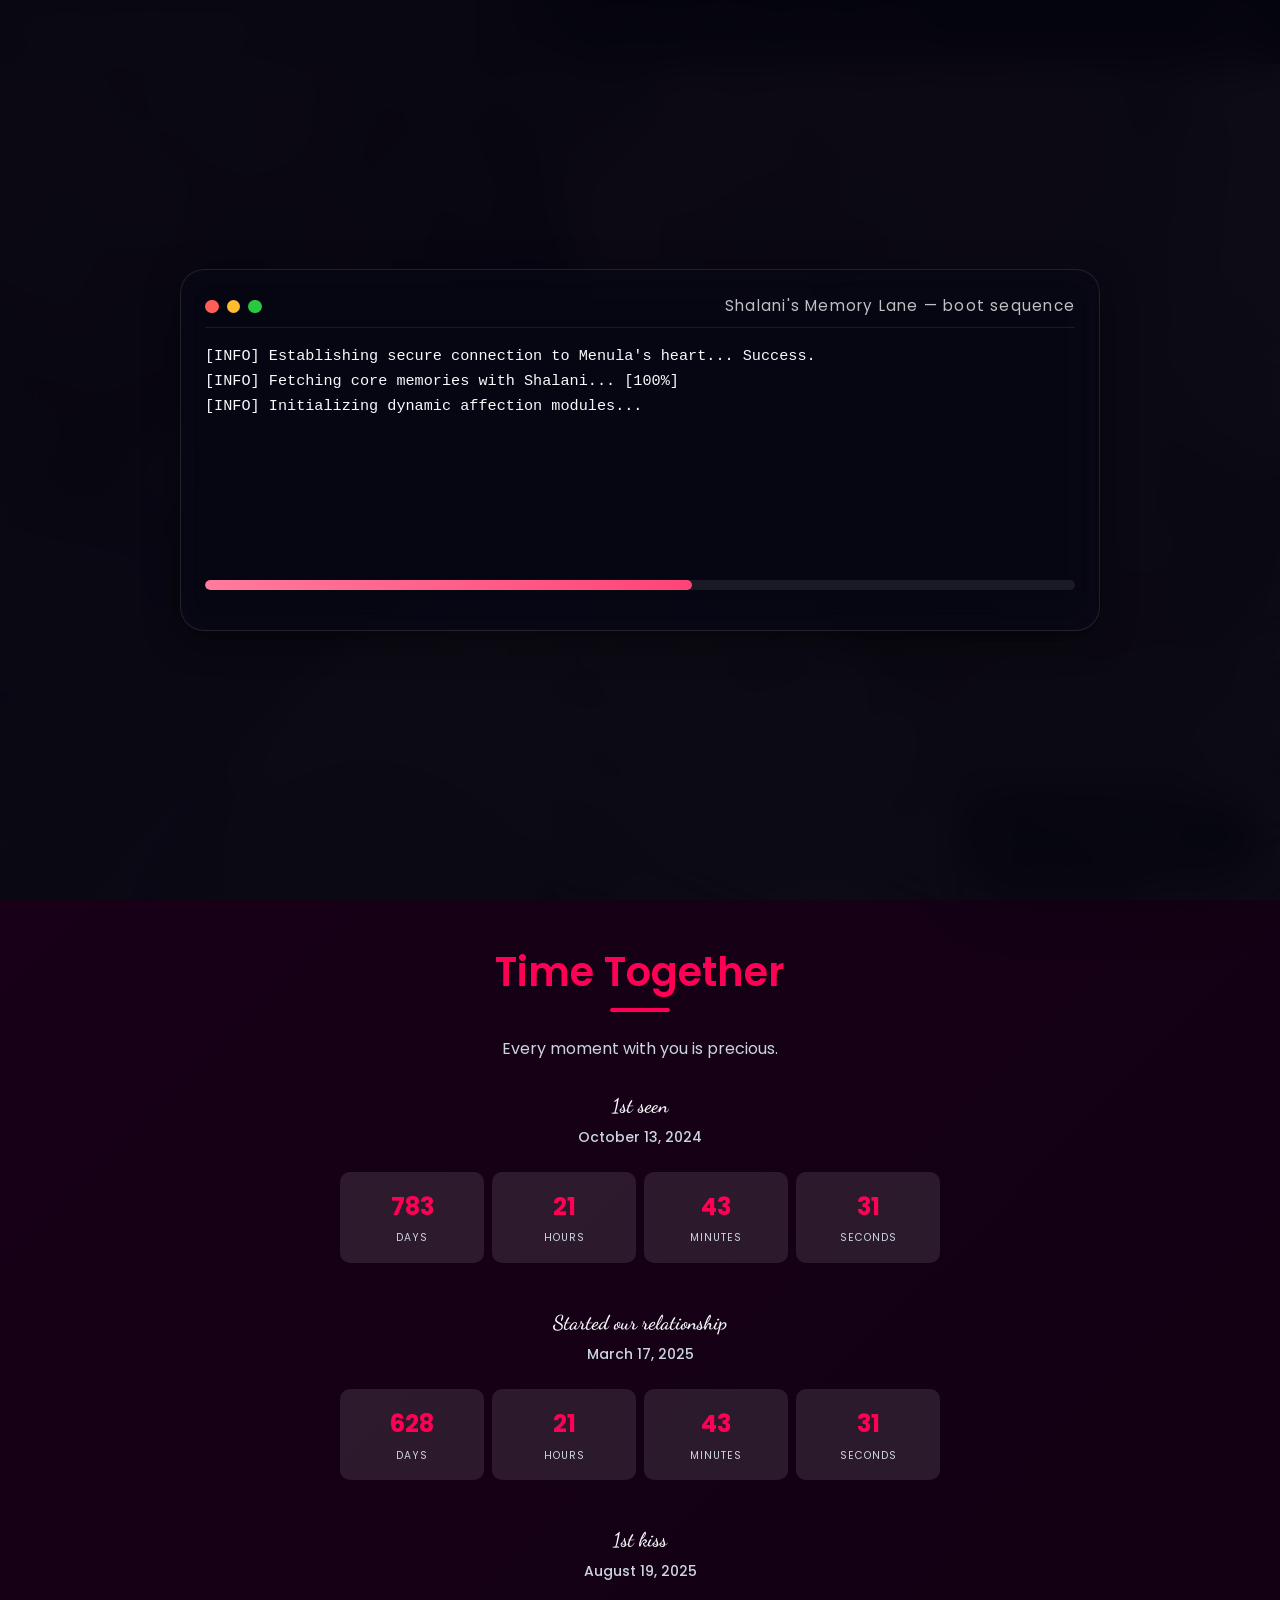
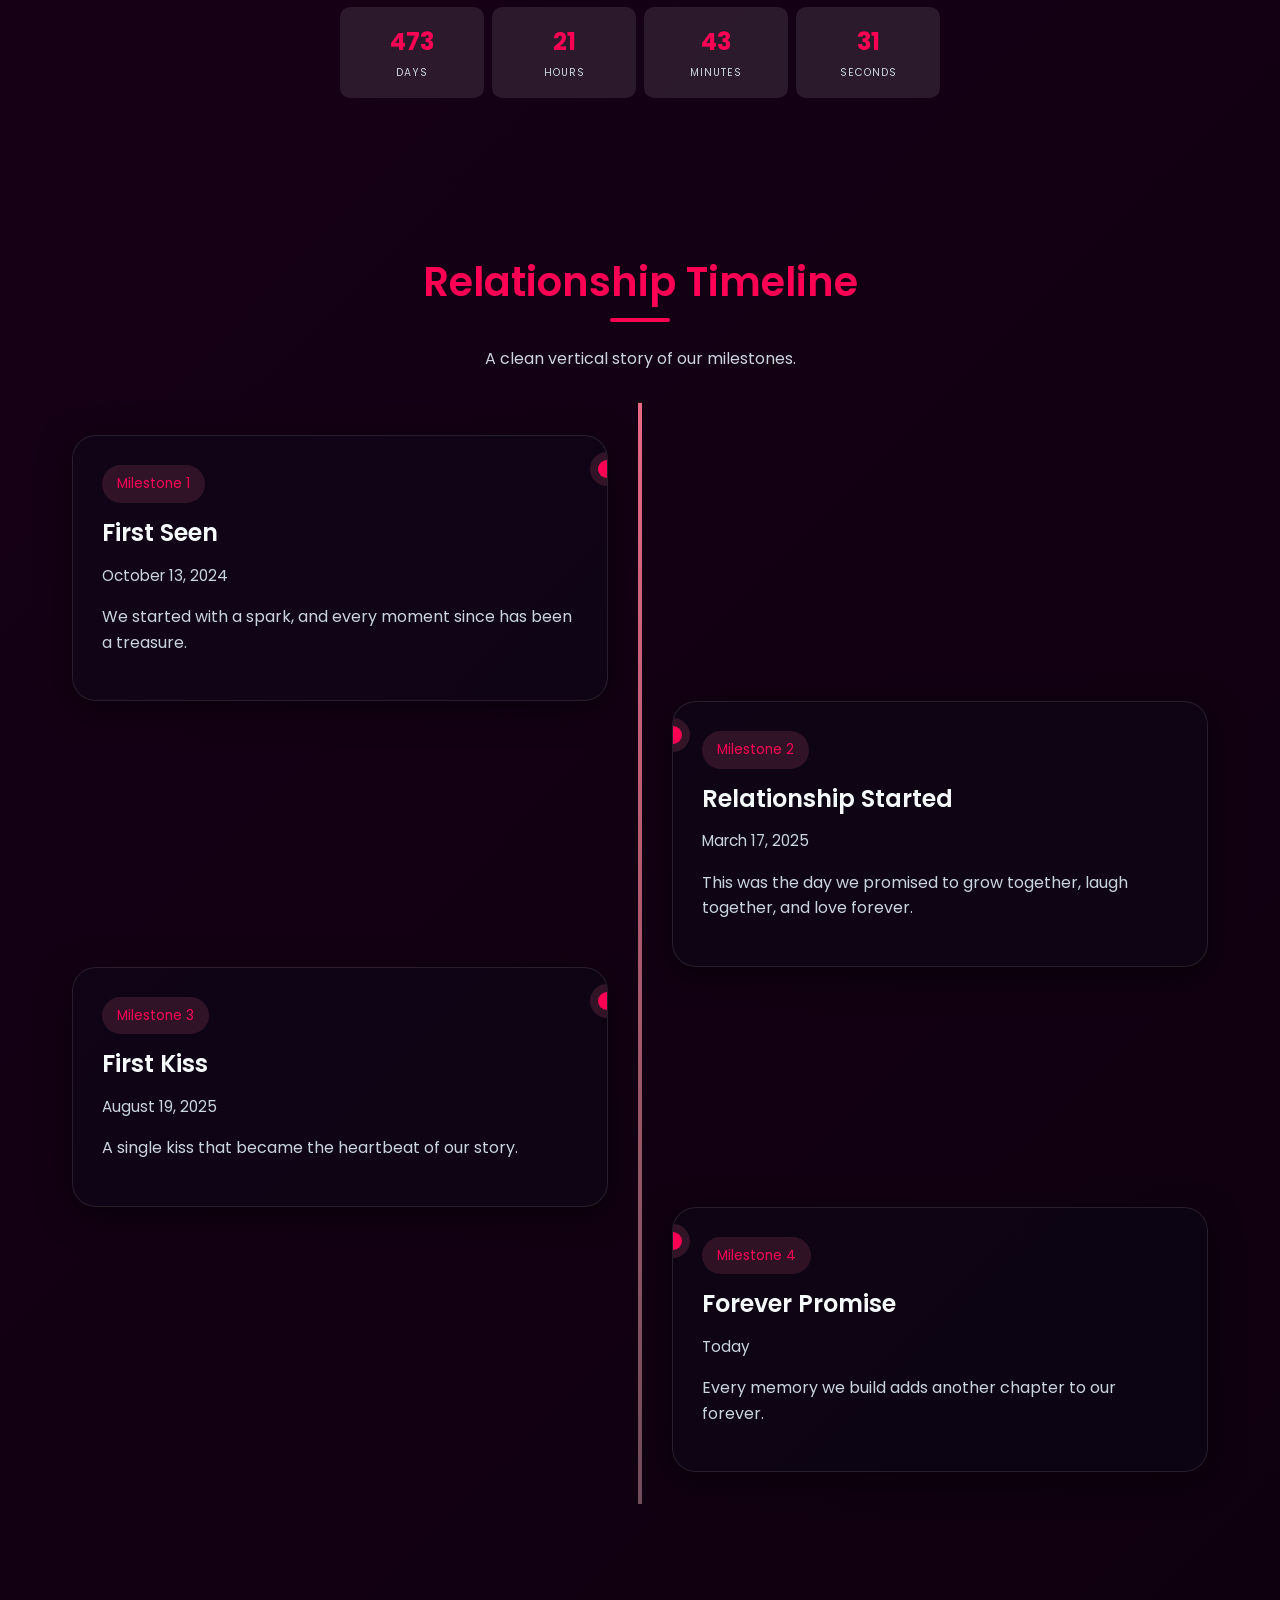
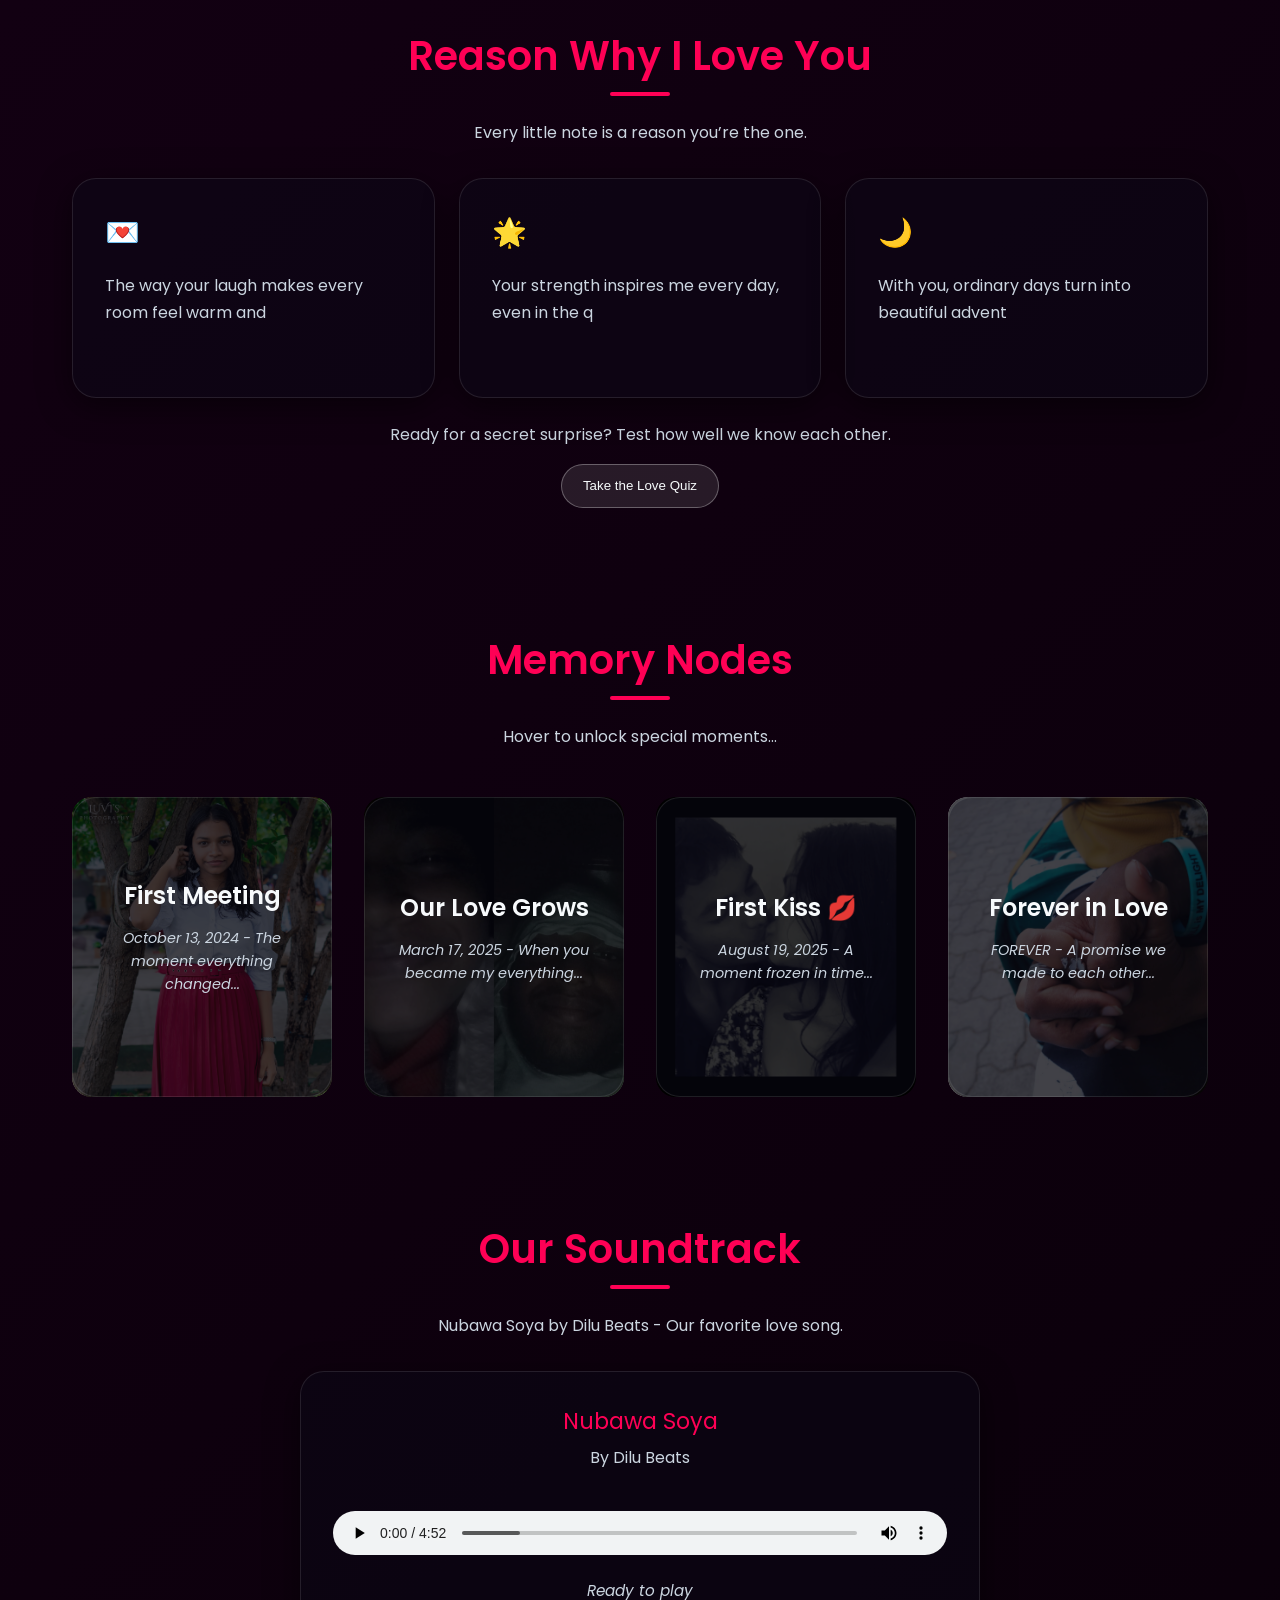
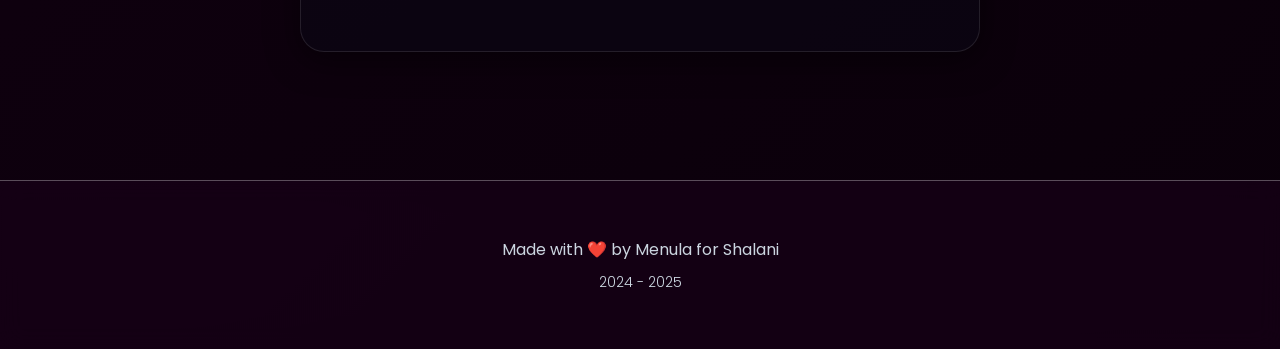
==== index.html @ 19866a68 "First commit - Shalani's Memory Lane" ====
<!DOCTYPE html>
<html lang="en">

<head>
    <meta charset="UTF-8">
    <meta name="viewport" content="width=device-width, initial-scale=1.0">
    <meta name="description"
        content="Shalani's Memory Lane - A liquid-interactive web experience celebrating our love story">
    <meta name="theme-color" content="#ff758f">

    <title>💖 Shalani's Memory Lane</title>

    <!-- Google Fonts -->
    <link rel="preconnect" href="https://fonts.googleapis.com">
    <link rel="preconnect" href="https://fonts.gstatic.com" crossorigin>
    <link
        href="https://fonts.googleapis.com/css2?family=Dancing+Script:wght@400;700&family=Poppins:wght@300;400;500;600;700&display=swap"
        rel="stylesheet">

    <!-- Styles -->
    <link rel="stylesheet" href="assets/css/theme.css">
    <link rel="stylesheet" href="assets/css/animations.css">
    <link rel="stylesheet" href="style.css">
</head>

<body>
    <!-- Loading Screen Overlay -->
    <div id="loading-screen" class="loading-screen">
        <div class="terminal-window glass-panel">
            <div class="terminal-header">
                <div class="window-controls">
                    <span class="control red"></span>
                    <span class="control yellow"></span>
                    <span class="control green"></span>
                </div>
                <div class="terminal-title">Shalani's Memory Lane — boot sequence</div>
            </div>
            <div id="log-container" class="log-container" aria-live="polite"></div>
            <div class="progress-wrap">
                <div id="terminal-progress" class="terminal-progress"></div>
            </div>
            <div id="enter-action" class="enter-action"></div>
        </div>
    </div>

    <!-- Responsive Navbar -->
    <header class="site-nav">
        <div class="nav-brand">
            <a href="#home">Shalani's Memory Lane</a>
        </div>
        <button class="nav-toggle" id="nav-toggle" aria-label="Toggle navigation">
            <span></span>
            <span></span>
            <span></span>
        </button>
        <nav class="nav-links" id="nav-links">
            <a href="#home">Home</a>
            <a href="#journey">Journey</a>
            <a href="#memories">Memories</a>
            <a href="#audio">Audio</a>
            <a href="gallery.html">Gallery</a>
        </nav>
        <button id="theme-toggle" class="theme-toggle-btn" aria-label="Toggle theme">☀️</button>
    </header>

    <!-- Liquid Morph Background -->
    <div class="liquid-bg-container">
        <div class="liquid-blob blob-pink"></div>
        <div class="liquid-blob blob-violet"></div>
    </div>

    <!-- Particle Canvas Background -->
    <canvas id="particle-canvas"></canvas>

    <!-- Hero Section -->
    <header class="hero" id="home"
        style="background: linear-gradient(135deg, rgba(255, 117, 143, 0.3), rgba(255, 192, 203, 0.3)), url('assets/images/WhatsApp Image 2026-06-06 at 6.14.24 PM.jpeg') center/cover no-repeat; position: relative;">
        <div class="hero-overlay"></div>
        <div class="hero-content">
            <h1 class="romantic-heading">Shalani's Memory Lane</h1>
            <p class="hero-subtitle">A liquid journey through our love story ✨</p>
        </div>
    </header>

    <!-- Love Counter Section -->
    <section class="counter-section">
        <h2 class="section-title">Time Together</h2>
        <p class="section-subtitle">Every moment with you is precious.</p>

        <div class="counter-wrapper">
            <h3>1st seen</h3>
            <p class="counter-date">October 13, 2024</p>
            <div class="counter-display" id="first-seen-counter"></div>
        </div>

        <div class="counter-wrapper">
            <h3>Started our relationship</h3>
            <p class="counter-date">March 17, 2025</p>
            <div class="counter-display" id="relationship-counter"></div>
        </div>

        <div class="counter-wrapper">
            <h3>1st kiss</h3>
            <p class="counter-date">August 19, 2025</p>
            <div class="counter-display" id="first-kiss-counter"></div>
        </div>
    </section>

    <!-- Relationship Timeline -->
    <section class="timeline-section" id="journey">
        <h2 class="section-title">Relationship Timeline</h2>
        <p class="section-subtitle">A clean vertical story of our milestones.</p>
        <div class="timeline-wrapper">
            <div class="timeline-line"></div>

            <article class="timeline-item left glass-panel fade-in stagger-1">
                <span class="timeline-badge">Milestone 1</span>
                <div class="timeline-content">
                    <h3>First Seen</h3>
                    <p class="timeline-date">October 13, 2024</p>
                    <p>We started with a spark, and every moment since has been a treasure.</p>
                </div>
            </article>

            <article class="timeline-item right glass-panel fade-in stagger-2">
                <span class="timeline-badge">Milestone 2</span>
                <div class="timeline-content">
                    <h3>Relationship Started</h3>
                    <p class="timeline-date">March 17, 2025</p>
                    <p>This was the day we promised to grow together, laugh together, and love forever.</p>
                </div>
            </article>

            <article class="timeline-item left glass-panel fade-in stagger-3">
                <span class="timeline-badge">Milestone 3</span>
                <div class="timeline-content">
                    <h3>First Kiss</h3>
                    <p class="timeline-date">August 19, 2025</p>
                    <p>A single kiss that became the heartbeat of our story.</p>
                </div>
            </article>

            <article class="timeline-item right glass-panel fade-in stagger-4">
                <span class="timeline-badge">Milestone 4</span>
                <div class="timeline-content">
                    <h3>Forever Promise</h3>
                    <p class="timeline-date">Today</p>
                    <p>Every memory we build adds another chapter to our forever.</p>
                </div>
            </article>
        </div>
    </section>

    <!-- Love Notes Section -->
    <section class="love-notes-section" id="love-notes">
        <h2 class="section-title">Reason Why I Love You</h2>
        <p class="section-subtitle">Every little note is a reason you’re the one.</p>
        <div class="love-notes-grid">
            <div class="love-note-card glass-panel fade-in stagger-1">
                <div class="note-icon">💌</div>
                <p class="typewriter-text" data-text="The way your laugh makes every room feel warm and safe."></p>
            </div>
            <div class="love-note-card glass-panel fade-in stagger-2">
                <div class="note-icon">🌟</div>
                <p class="typewriter-text"
                    data-text="Your strength inspires me every day, even in the quietest moments."></p>
            </div>
            <div class="love-note-card glass-panel fade-in stagger-3">
                <div class="note-icon">🌙</div>
                <p class="typewriter-text" data-text="With you, ordinary days turn into beautiful adventures." </p>
            </div>
        </div>
        <div class="quiz-cta">
            <p>Ready for a secret surprise? Test how well we know each other.</p>
            <button id="quiz-open-btn" class="btn-secondary">Take the Love Quiz</button>
        </div>
    </section>

    <!-- Memory Nodes Section (Placeholder) -->
    <section class="memories-section" id="memories">
        <h2 class="section-title">Memory Nodes</h2>
        <p class="section-subtitle">Hover to unlock special moments...</p>

        <div class="memories-grid">
            <!-- Memory Node 1: First Meet -->
            <div class="memory-node fade-in stagger-1"
                style="background-image: url('assets/images/WhatsApp Image 2025-02-12 at 13.12.25_0d483b3.jpg');">
                <div class="memory-overlay-dark"></div>
                <div class="memory-content glass-panel">
                    <h3>First Meeting</h3>
                    <p>October 13, 2024 - The moment everything changed...</p>
                </div>
            </div>

            <!-- Memory Node 2: First Date -->
            <div class="memory-node fade-in stagger-2"
                style="background-image: url('assets/images/WhatsApp Image 2026-06-06 at 6.12.08 PM (1).jpeg');">
                <div class="memory-overlay-dark"></div>
                <div class="memory-content glass-panel">
                    <h3>Our Love Grows</h3>
                    <p>March 17, 2025 - When you became my everything...</p>
                </div>
            </div>

            <!-- Memory Node 3: First Kiss -->
            <div class="memory-node fade-in stagger-3"
                style="background-image: url('assets/images/WhatsApp Image 2026-06-06 at 6.12.14 PM (1).jpeg');">
                <div class="memory-overlay-dark"></div>
                <div class="memory-content glass-panel">
                    <h3>First Kiss 💋</h3>
                    <p>August 19, 2025 - A moment frozen in time...</p>
                </div>
            </div>
            <!-- Memory Node 4: Forever In Love -->
            <div class="memory-node fade-in stagger-4"
                style="background-image: url('assets/images/WhatsApp Image 2026-06-06 at 6.14.47 PM (1).jpeg');">
                <div class="memory-overlay-dark"></div>
                <div class="memory-content glass-panel">
                    <h3>Forever in Love</h3>
                    <p>FOREVER - A promise we made to each other...</p>
                </div>
            </div>
        </div>
    </section>

    <!-- Audio Player Section -->
    <section class="audio-section" id="audio">
        <h2 class="section-title">Our Soundtrack</h2>
        <p class="section-subtitle">Nubawa Soya by Dilu Beats - Our favorite love song.</p>
        <div class="audio-player-container glass-panel">
            <div class="audio-meta" id="audio-meta">
                <p class="audio-title">Nubawa Soya</p>
                <p class="audio-artist">By Dilu Beats</p>
            </div>
            <audio id="love-audio" controls preload="metadata" style="width: 100%; max-width: 100%;">
                <source id="audio-source" src="assets/audio/Nubawa_Soya.mp3" type="audio/mpeg">
                Your browser does not support the audio element.
            </audio>
            <p class="audio-status" id="audio-status">Ready to play</p>
        </div>
    </section>

    <div id="audio-control-widget" class="audio-control-widget">
        <button id="widget-play-pause" class="control-btn" aria-label="Play or pause audio">▶</button>
        <button id="widget-mute" class="control-btn" aria-label="Mute audio">🔊</button>
        <div class="widget-track-info">
            <span id="widget-track-title">Soundtrack</span>
            <small id="widget-track-status">Tap to control music</small>
        </div>
    </div>

    <!-- Quiz Modal -->
    <div id="quiz-modal" class="quiz-modal" aria-hidden="true">
        <div class="quiz-panel glass-panel">
            <button id="quiz-close-btn" class="modal-close" aria-label="Close quiz">×</button>
            <div class="quiz-header">
                <h3>How Well Do You Know Me?</h3>
                <p>Answer 3 sweet questions to reveal a secret message.</p>
            </div>
            <div id="quiz-content" class="quiz-content"></div>
            <div id="quiz-result" class="quiz-result"></div>
        </div>
    </div>

    <!-- Footer -->
    <footer class="footer">
        <p>Made with ❤️ by Menula for Shalani</p>
        <p class="footer-date">2024 - 2025</p>
    </footer>

    <!-- Scripts - Theme Engine (must run first) -->
    <script src="assets/js/theme-engine.js"></script>

    <!-- Particle Engine -->
    <script src="assets/js/particle-engine.js"></script>

    <!-- Love Counter -->
    <script src="assets/js/love-counter.js"></script>

    <!-- Main App -->
    <script src="app.js"></script>
</body>

</html>
---- assets/css/theme.css ----
/**
 * ==========================================
 * Theme Engine CSS
 * ==========================================
 * 
 * Global CSS custom properties for real-time color manipulation
 */

:root {
    /* Color Palette (Day defaults) */
    --primary-color: #ff758f;
    --primary-light: #ffb3c1;
    --secondary-color: #ffe6e6;
    --accent-color: #ffc0cb;
    --accent-glow: #ffc0cb;
    
    /* Backgrounds */
    --bg-liquid: linear-gradient(135deg, #ffe6e6 0%, #ffffff 100%);
    --bg-solid: #ffffff;
    
    /* Text */
    --text-main: #2d3748;
    --text-light: #718096;
    --text-lighter: #a0aec0;
    
    /* Components */
    --card-bg: rgba(255, 255, 255, 0.7);
    --card-border: rgba(255, 255, 255, 0.3);
    
    /* Spacing */
    --spacing-xs: 0.25rem;
    --spacing-sm: 0.5rem;
    --spacing-md: 1rem;
    --spacing-lg: 1.5rem;
    --spacing-xl: 2rem;
    --spacing-2xl: 3rem;
    
    /* Transitions */
    --transition-fast: 0.2s ease;
    --transition-base: 0.3s ease;
    --transition-slow: 0.6s ease;
    --transition-theme: 1.5s ease;
}

/* Theme: Day */
body.theme-day {
    --primary-color: #ff758f;
    --primary-light: #ffb3c1;
    --bg-liquid: linear-gradient(135deg, #ffe6e6 0%, #ffffff 100%);
    --text-main: #2d3748;
    --text-light: #718096;
    --card-bg: rgba(255, 255, 255, 0.7);
}

/* Theme: Night */
body.theme-night {
    --primary-color: #ff0055;
    --primary-light: #ff3377;
    --bg-liquid: linear-gradient(135deg, #1a001a 0%, #0a000a 100%);
    --text-main: #f7fafc;
    --text-light: #cbd5e0;
    --card-bg: rgba(26, 0, 26, 0.6);
}

/* Global Transitions */
body {
    background: var(--bg-liquid);
    color: var(--text-main);
    transition: background var(--transition-theme), color var(--transition-theme);
}

a {
    color: var(--primary-color);
    transition: color var(--transition-fast);
}

a:hover {
    color: var(--primary-light);
}

/* Utility Classes */
.text-primary {
    color: var(--primary-color);
}

.text-light {
    color: var(--text-light);
}

.bg-glass {
    background: var(--card-bg);
    backdrop-filter: blur(12px);
    -webkit-backdrop-filter: blur(12px);
    border: 1px solid var(--card-border);
}

.accent-glow {
    color: var(--accent-glow);
    text-shadow: 0 0 10px var(--accent-glow);
}
---- assets/css/animations.css ----
/**
 * ==========================================
 * Liquid Effects & Advanced Animations
 * ==========================================
 */

/* SVG Blob Morphing */
.blob-shape {
    border-radius: 42% 58% 70% 30% / 45% 45% 55% 55%;
    animation: morphing 10s infinite ease-in-out alternate;
}

@keyframes morphing {
    0% {
        border-radius: 42% 58% 70% 30% / 45% 45% 55% 55%;
    }
    25% {
        border-radius: 70% 30% 52% 48% / 60% 40% 60% 40%;
    }
    50% {
        border-radius: 52% 48% 30% 70% / 50% 50% 50% 50%;
    }
    75% {
        border-radius: 30% 70% 70% 30% / 40% 60% 40% 60%;
    }
    100% {
        border-radius: 42% 58% 70% 30% / 45% 45% 55% 55%;
    }
}

/* Gentle Float Animation */
@keyframes float {
    0%, 100% {
        transform: translateY(0px);
    }
    50% {
        transform: translateY(-20px);
    }
}

.float {
    animation: float 6s ease-in-out infinite;
}

/* Glow Pulse */
@keyframes glow-pulse {
    0%, 100% {
        box-shadow: 0 0 5px rgba(255, 117, 143, 0.5);
    }
    50% {
        box-shadow: 0 0 20px rgba(255, 117, 143, 0.8);
    }
}

.glow-pulse {
    animation: glow-pulse 3s ease-in-out infinite;
}

/* Fade In */
@keyframes fade-in {
    from {
        opacity: 0;
    }
    to {
        opacity: 1;
    }
}

.fade-in {
    animation: fade-in 0.6s ease-out forwards;
}

/* Slide In From Left */
@keyframes slide-in-left {
    from {
        opacity: 0;
        transform: translateX(-30px);
    }
    to {
        opacity: 1;
        transform: translateX(0);
    }
}

.slide-in-left {
    animation: slide-in-left 0.6s ease-out forwards;
}

/* Slide In From Right */
@keyframes slide-in-right {
    from {
        opacity: 0;
        transform: translateX(30px);
    }
    to {
        opacity: 1;
        transform: translateX(0);
    }
}

.slide-in-right {
    animation: slide-in-right 0.6s ease-out forwards;
}

/* Scale In */
@keyframes scale-in {
    from {
        opacity: 0;
        transform: scale(0.95);
    }
    to {
        opacity: 1;
        transform: scale(1);
    }
}

.scale-in {
    animation: scale-in 0.4s ease-out forwards;
}

/* Heart Beat */
@keyframes heart-beat {
    0%, 100% {
        transform: scale(1);
    }
    25% {
        transform: scale(1.1);
    }
    50% {
        transform: scale(1);
    }
}

.heart-beat {
    animation: heart-beat 0.6s ease-in-out;
}

/* Stagger Animation Helper */
.stagger-1 { animation-delay: 0.1s; }
.stagger-2 { animation-delay: 0.2s; }
.stagger-3 { animation-delay: 0.3s; }
.stagger-4 { animation-delay: 0.4s; }
.stagger-5 { animation-delay: 0.5s; }

/* Smooth Scroll Behavior */
html {
    scroll-behavior: smooth;
}
---- style.css ----
/**
 * ==========================================
 * Global Styles
 * ==========================================
 * 
 * Main stylesheet for Shalani's Memory Lane
 */

/* Base Styles */
* {
    margin: 0;
    padding: 0;
    box-sizing: border-box;
}

html {
    scroll-behavior: smooth;
    -webkit-font-smoothing: antialiased;
    -moz-osx-font-smoothing: grayscale;
}

:root {
    --nav-height: 64px;
}

body {
    font-family: 'Poppins', sans-serif;
    font-size: 1rem;
    line-height: 1.6;
    color: var(--text-main);
    background: var(--bg-liquid);
    overflow-x: hidden;
    min-height: 100vh;
    position: relative;
    padding-top: var(--nav-height);
}

.site-nav {
    position: fixed;
    top: 0;
    left: 0;
    right: 0;
    z-index: 20;
    display: flex;
    align-items: center;
    justify-content: space-between;
    gap: 1rem;
    height: var(--nav-height);
    padding: 0 1.5rem;
    background: rgba(10, 10, 25, 0.65);
    backdrop-filter: blur(18px);
    border-bottom: 1px solid rgba(255, 255, 255, 0.1);
}

.nav-brand a {
    color: var(--text-main);
    text-decoration: none;
    font-size: 1.1rem;
    font-weight: 700;
    letter-spacing: 0.3px;
}

.nav-links {
    display: flex;
    align-items: center;
    gap: 1.15rem;
}

.nav-links a {
    color: var(--text-light);
    text-decoration: none;
    font-size: 0.95rem;
    text-transform: uppercase;
    letter-spacing: 0.08em;
    transition: color 0.25s ease;
}

.nav-links a:hover,
.nav-links a:focus {
    color: var(--primary-color);
}

.nav-toggle {
    display: none;
    border: none;
    background: transparent;
    cursor: pointer;
    width: 2.2rem;
    height: 2.2rem;
    position: relative;
    z-index: 25;
}

.nav-toggle span {
    display: block;
    width: 100%;
    height: 3px;
    margin-bottom: 5px;
    background: var(--text-light);
    border-radius: 999px;
    transition: transform 0.25s ease, opacity 0.25s ease;
}

.nav-open .nav-links {
    display: flex;
    position: fixed;
    top: var(--nav-height);
    left: 0;
    right: 0;
    background: rgba(10, 10, 25, 0.92);
    flex-direction: column;
    align-items: center;
    padding: 1rem 0 1.5rem;
    gap: 1rem;
    box-shadow: 0 20px 50px rgba(0, 0, 0, 0.25);
}

.nav-open .nav-toggle span:nth-child(1) {
    transform: translateY(8px) rotate(45deg);
}

.nav-open .nav-toggle span:nth-child(2) {
    opacity: 0;
}

.nav-open .nav-toggle span:nth-child(3) {
    transform: translateY(-8px) rotate(-45deg);
}

section,
header.hero {
    scroll-margin-top: var(--nav-height);
}

.audio-player-container {
    position: fixed;
    max-width: 680px;
    width: 100%;
    margin: 2rem auto;
    padding: 2.5rem 2rem;
    border-radius: 28px;
    min-height: auto;
    display: flex;
    flex-direction: column;
    align-items: center;
    justify-content: center;
    gap: 1.5rem;
    box-sizing: border-box;
}

.audio-player-container audio {
    width: 100%;
    max-width: 100%;
    height: 44px;
    display: block;
    border-radius: 12px;
}

.audio-meta {
    text-align: center;
    width: 100%;
}

.audio-title {
    font-size: 1.4rem;
    color: var(--primary-color);
    margin-bottom: 0.35rem;
}

.audio-artist {
    font-size: 1rem;
    color: var(--text-light);
}

.audio-actions {
    display: flex;
    gap: 1rem;
    flex-wrap: wrap;
    justify-content: center;
}

.audio-status {
    color: var(--text-light);
    font-size: 0.95rem;
    font-style: italic;
}

.btn-secondary {
    border: 1px solid rgba(255, 255, 255, 0.3);
    background: rgba(255, 255, 255, 0.1);
    color: var(--text-main);
    padding: 0.85rem 1.3rem;
    border-radius: 999px;
    cursor: pointer;
    transition: transform 0.2s ease, background 0.2s ease, border-color 0.2s ease;
}

.btn-secondary:hover,
.btn-secondary:focus {
    background: rgba(255, 255, 255, 0.18);
    border-color: rgba(255, 255, 255, 0.5);
    transform: translateY(-2px);
}

@media (max-width: 768px) {
    .site-nav {
        padding: 1rem 1rem;
    }

    .nav-toggle {
        display: block;
    }

    .nav-links {
        display: none;
    }

    .counter-section {
        padding: 2rem 1rem;
    }

    .counter-display {
        grid-template-columns: repeat(2, 1fr);
    }

    .audio-player-container {
        padding: 1.25rem 0.85rem;
        gap: 0.85rem;
        margin: 1rem auto;
        border-radius: 20px;
        /* Ensure it doesn't overflow on narrow screens */
        max-width: calc(100% - 1rem);
    }

    .audio-player-container audio {
        width: 100%;
        height: 44px;
        /* Override any browser-specific min-width on controls */
        min-width: 0;
    }

    .audio-title {
        font-size: 1.15rem;
    }

    .audio-artist {
        font-size: 0.88rem;
    }

    .audio-status {
        font-size: 0.82rem;
    }
}

/* Typography */
h1,
h2,
h3,
h4,
h5,
h6 {
    font-weight: 600;
    line-height: 1.2;
    margin-bottom: 1rem;
}

.romantic-heading {
    font-family: 'Dancing Script', cursive;
    font-size: 3.5rem;
    font-weight: 700;
    background: linear-gradient(135deg, var(--primary-color), var(--primary-light));
    -webkit-background-clip: text;
    -webkit-text-fill-color: transparent;
    background-clip: text;
    letter-spacing: -1px;
}

h2 {
    font-size: 2.5rem;
    color: var(--primary-color);
}

h3 {
    font-size: 1.5rem;
    color: var(--text-main);
}

p {
    color: var(--text-light);
    margin-bottom: 1rem;
}

/* Hero Section */
.hero {
    min-height: calc(100vh - var(--nav-height));
    display: flex;
    align-items: center;
    justify-content: center;
    text-align: center;
    padding: 2rem;
    position: relative;
    z-index: 1;
}

.hero-overlay {
    position: absolute;
    top: 0;
    left: 0;
    width: 100%;
    height: 100%;
    background: rgba(0, 0, 0, 0.3);
    z-index: 0;
}

.hero-content {
    max-width: 800px;
    position: relative;
    z-index: 2;
}

.hero-subtitle {
    font-size: 1.5rem;
    color: var(--text-light);
    margin-top: 1rem;
    font-weight: 300;
}

/* Sections */
section {
    padding: 4rem 2rem;
    max-width: 1200px;
    margin: 0 auto;
    z-index: 2;
    position: relative;
}

.section-title {
    text-align: center;
    margin-bottom: 3rem;
    position: relative;
    padding-bottom: 1rem;
}

.section-title::after {
    content: '';
    position: absolute;
    bottom: 0;
    left: 50%;
    transform: translateX(-50%);
    width: 60px;
    height: 4px;
    background: var(--primary-color);
    border-radius: 2px;
}

.section-subtitle {
    text-align: center;
    color: var(--text-light);
    margin-top: -1.5rem;
    margin-bottom: 2rem;
}

.liquid-bg-container {
    position: fixed;
    top: 0;
    left: 0;
    width: 100vw;
    height: 100vh;
    z-index: -2;
    overflow: hidden;
    pointer-events: none;
}

#particle-canvas {
    position: fixed;
    top: 0;
    left: 0;
    width: 100vw;
    height: 100vh;
    z-index: -1;
    pointer-events: none;
}

.liquid-blob {
    position: absolute;
    filter: blur(40px);
    animation: liquidMorph 12s ease-in-out infinite alternate;
}

.blob-pink {
    top: -10%;
    left: -10%;
    width: 50vw;
    height: 50vw;
    background: linear-gradient(135deg, #ff9a9e 0%, #fecfef 100%);
    animation-delay: 0s;
}

.blob-violet {
    bottom: -20%;
    right: -10%;
    width: 60vw;
    height: 60vw;
    background: linear-gradient(135deg, #a18cd1 0%, #fbc2eb 100%);
    animation-delay: -5s;
}

@keyframes liquidMorph {
    0% {
        border-radius: 60% 40% 30% 70% / 60% 30% 70% 40%;
        transform: scale(1) translate(0, 0) rotate(0deg);
    }

    50% {
        border-radius: 30% 60% 70% 40% / 50% 60% 30% 60%;
        transform: scale(1.1) translate(5%, 10%) rotate(45deg);
    }

    100% {
        border-radius: 60% 40% 30% 70% / 60% 30% 70% 40%;
        transform: scale(0.9) translate(-5%, -5%) rotate(90deg);
    }
}

/* Timeline Section */
.timeline-section {
    background: transparent;
}

.timeline-container {
    display: grid;
    grid-template-columns: repeat(auto-fit, minmax(280px, 1fr));
    top: var(--nav-height);
    margin-bottom: 2rem;
}

.timeline-card {
    background: var(--card-bg);
    backdrop-filter: blur(12px);
    -webkit-backdrop-filter: blur(12px);
    border: 1px solid var(--card-border);
    padding: 2rem;
    border-radius: 20px;
    text-align: center;
    transition: transform 0.3s ease, box-shadow 0.3s ease;
    cursor: pointer;
}

.timeline-card:hover {
    transform: translateY(-10px);
    box-shadow: 0 10px 40px rgba(255, 117, 143, 0.2);
}

.glass-panel {
    background: rgba(255, 255, 255, 0.15);
    backdrop-filter: blur(16px);
    -webkit-backdrop-filter: blur(16px);
    border: 1px solid rgba(255, 255, 255, 0.4);
    border-radius: 24px;
    box-shadow: 0 8px 32px 0 rgba(255, 105, 135, 0.15);
    padding: 2rem;
    z-index: 10;
    position: relative;
    overflow: hidden;
    transition: transform 0.3s ease, box-shadow 0.3s ease, background 0.3s ease;
}

.glass-panel:hover {
    transform: translateY(-5px);
    box-shadow: 0 12px 40px 0 rgba(255, 105, 135, 0.25);
    background: rgba(255, 255, 255, 0.2);
}

.theme-night .glass-panel {
    background: rgba(10, 10, 25, 0.4);
    border: 1px solid rgba(255, 255, 255, 0.1);
    box-shadow: 0 8px 32px 0 rgba(0, 0, 0, 0.5);
    color: #f1f1f1;
}

.bg-glass {
    background: rgba(255, 255, 255, 0.15);
    backdrop-filter: blur(16px);
    -webkit-backdrop-filter: blur(16px);
    border: 1px solid rgba(255, 255, 255, 0.4);
    border-radius: 24px;
    box-shadow: 0 8px 32px 0 rgba(255, 105, 135, 0.15);
}

.counter-wrapper h3 {
    font-size: 1.25rem;
    margin-bottom: 0.5rem;
    font-family: 'Dancing Script', cursive;
}

.counter-date {
    font-size: 0.875rem;
    color: var(--text-light);
    margin-bottom: 1.5rem;
    font-weight: 500;
}

.counter-section {
    padding: 3rem 2rem;
    text-align: center;
}

.counter-display {
    display: grid;
    grid-template-columns: repeat(4, 1fr);
    gap: 0.5rem;
    max-width: 600px;
    margin: 0 auto 3rem;
}

.counter-item {
    display: flex;
    flex-direction: column;
    align-items: center;
    padding: 1rem 0.5rem;
    background: rgba(255, 255, 255, 0.1);
    border-radius: 10px;
}

.counter-value {
    font-size: 1.5rem;
    font-weight: 700;
    color: var(--primary-color);
}

.counter-label {
    font-size: 0.65rem;
    color: var(--text-light);
    text-transform: uppercase;
    letter-spacing: 1px;
    margin-top: 0.25rem;
}

/* Memory Nodes Section */
.memories-section {
    background: transparent;
}

.memories-grid {
    display: grid;
    grid-template-columns: repeat(auto-fit, minmax(250px, 1fr));
    gap: 2rem;
    margin-top: 3rem;
}

.memory-node {
    position: relative;
    height: 300px;
    cursor: pointer;
    border-radius: 20px;
    overflow: hidden;
    background-size: cover;
    background-position: center;
    background-repeat: no-repeat;
}

.memory-overlay-dark {
    position: absolute;
    width: 100%;
    height: 100%;
    background: rgba(0, 0, 0, 0.6);
    z-index: 5;
    transition: background 0.4s ease;
}

.memory-node:hover .memory-overlay-dark {
    background: rgba(0, 0, 0, 0);
}

.memory-blob {
    position: absolute;
    width: 100%;
    height: 100%;
    background: linear-gradient(135deg, var(--primary-color), var(--primary-light));
    border-radius: 42% 58% 70% 30% / 45% 45% 55% 55%;
    animation: morphing 10s infinite ease-in-out alternate;
    opacity: 0.2;
}

.memory-content {
    position: absolute;
    width: 100%;
    height: 100%;
    display: flex;
    flex-direction: column;
    align-items: center;
    justify-content: center;
    text-align: center;
    padding: 2rem;
    z-index: 10;
    transition: all 0.4s ease;
    background: rgba(0, 0, 0, 0.6);
    backdrop-filter: blur(0px);
}

.memory-node:hover .memory-content {
    background: rgba(0, 0, 0, 0);
    backdrop-filter: blur(0px);
    pointer-events: none;
}

.memory-content h3 {
    margin-bottom: 1rem;
}

.memory-content p {
    font-size: 0.9rem;
    font-style: italic;
}

/* Audio Section */
.audio-section {
    background: transparent;
    text-align: center;
    /* Ensure the section itself doesn't overflow on mobile */
    overflow: hidden;
}

.audio-player-placeholder {
    font-size: 1.2rem;
    color: var(--text-light);
}

/* Gallery Section */
.gallery-section {
    background: transparent;
}

.gallery-grid {
    display: grid;
    grid-template-columns: repeat(auto-fit, minmax(200px, 1fr));
    gap: 1.5rem;
    margin-top: 3rem;
}

.gallery-item {
    position: relative;
    height: 250px;
    border-radius: 16px;
    overflow: hidden;
    cursor: pointer;
    box-shadow: 0 4px 15px rgba(255, 117, 143, 0.1);
    transition: transform 0.3s ease, box-shadow 0.3s ease;
}

.gallery-item:hover {
    transform: translateY(-8px);
    box-shadow: 0 12px 30px rgba(255, 117, 143, 0.25);
}

.gallery-item img {
    width: 100%;
    height: 100%;
    object-fit: cover;
    transition: transform 0.4s ease, filter 0.4s ease;
}

.gallery-overlay {
    position: absolute;
    top: 0;
    left: 0;
    width: 100%;
    height: 100%;
    background: linear-gradient(135deg, rgba(255, 117, 143, 0.4), rgba(255, 192, 203, 0.4));
    opacity: 0;
    transition: opacity 0.4s ease;
    z-index: 10;
}

.gallery-item:hover .gallery-overlay {
    opacity: 1;
}

.gallery-item:hover img {
    transform: scale(1.05);
    filter: brightness(0.9);
}

/* Footer */
.footer {
    text-align: center;
    padding: 3rem 2rem;
    border-top: 1px solid var(--card-border);
    margin-top: 2rem;
    background: var(--card-bg);
    backdrop-filter: blur(12px);
}

.footer p {
    margin: 0.5rem 0;
    color: var(--text-light);
}

.footer-date {
    font-size: 0.875rem;
    font-weight: 300;
}

/* Reveal Animation */
.reveal-animation {
    animation: fade-in 0.6s ease-out forwards;
}

/* Mobile Responsive */
@media (max-width: 768px) {
    .romantic-heading {
        font-size: 2.5rem;
    }

    h2 {
        font-size: 1.8rem;
    }

    section {
        padding: 2rem 1rem;
    }

    .timeline-container {
        grid-template-columns: 1fr;
        gap: 1.5rem;
    }

    .memories-grid {
        grid-template-columns: 1fr;
    }

    .gallery-grid {
        grid-template-columns: repeat(auto-fit, minmax(150px, 1fr));
        gap: 1rem;
    }

    .gallery-item {
        height: 200px;
    }

    .counter-display {
        grid-template-columns: repeat(2, 1fr);
    }

    .counter-item {
        padding: 0.8rem 0.25rem;
    }

    .counter-value {
        font-size: 1.2rem;
    }

    .counter-label {
        font-size: 0.6rem;
    }
}

/* Loading Screen */
.loading-screen {
    position: fixed;
    inset: 0;
    z-index: 9999;
    display: flex;
    align-items: center;
    justify-content: center;
    background: rgba(5, 5, 15, 0.95);
    color: #edf2f7;
    backdrop-filter: blur(18px);
}

.terminal-window {
    width: min(920px, calc(100vw - 2rem));
    max-width: 920px;
    background: rgba(10, 10, 25, 0.94);
    border: 1px solid rgba(255, 255, 255, 0.1);
    box-shadow: 0 36px 120px rgba(0, 0, 0, 0.45);
    padding: 1.5rem;
    display: grid;
    gap: 1rem;
}

.terminal-header {
    display: flex;
    align-items: center;
    justify-content: space-between;
    gap: 1rem;
    padding-bottom: 0.5rem;
    border-bottom: 1px solid rgba(255, 255, 255, 0.08);
}

.window-controls {
    display: flex;
    gap: 0.5rem;
}

.control {
    width: 0.85rem;
    height: 0.85rem;
    border-radius: 999px;
    display: inline-block;
}

.control.red {
    background: #ff5f57;
}

.control.yellow {
    background: #ffbd2e;
}

.control.green {
    background: #28c840;
}

.terminal-title {
    font-size: 0.95rem;
    letter-spacing: 0.08em;
    color: rgba(255, 255, 255, 0.75);
}

.log-container {
    min-height: 220px;
    max-height: 280px;
    overflow-y: hidden;
    font-family: 'Courier New', Courier, monospace;
    font-size: 0.95rem;
    line-height: 1.65;
    color: #f8fafc;
    white-space: pre-wrap;
}

.progress-wrap {
    width: 100%;
    height: 10px;
    background: rgba(255, 255, 255, 0.08);
    border-radius: 999px;
    overflow: hidden;
}

.terminal-progress {
    width: 0%;
    height: 100%;
    background: linear-gradient(90deg, #ff7b9c, #ff4477);
    border-radius: 999px;
    transition: width 0.4s ease;
}

.enter-action {
    display: flex;
    justify-content: center;
    opacity: 0;
    transform: translateY(20px);
    transition: opacity 0.25s ease, transform 0.25s ease;
}

.on-ready .enter-action {
    opacity: 1;
    transform: translateY(0);
}

.loading-screen {
    transition: opacity 0.55s ease, visibility 0.55s ease;
}

.loading-screen.fade-out {
    opacity: 0;
    visibility: hidden;
    pointer-events: none;
}

.enter-button {
    padding: 0.95rem 1.5rem;
    border-radius: 999px;
    border: 1px solid rgba(255, 255, 255, 0.18);
    background: rgba(255, 255, 255, 0.08);
    color: #fff;
    cursor: pointer;
    font-weight: 700;
    letter-spacing: 0.08em;
    text-transform: uppercase;
    box-shadow: 0 0 24px rgba(255, 81, 147, 0.24);
    transition: transform 0.25s ease, background 0.25s ease;
}

.enter-button:hover {
    transform: translateY(-2px) scale(1.02);
    background: rgba(255, 255, 255, 0.15);
}

.theme-toggle-btn {
    border: 1px solid rgba(255, 255, 255, 0.2);
    background: rgba(255, 255, 255, 0.08);
    color: var(--text-main);
    padding: 0.45rem 0.85rem;
    border-radius: 999px;
    cursor: pointer;
}

.audio-control-widget {
    position: fixed;
    bottom: 1.5rem;
    right: 1.5rem;
    z-index: 50;
    display: grid;
    grid-template-columns: auto auto 1fr;
    align-items: center;
    gap: 0.75rem;
    padding: 0.95rem 1rem;
    background: rgba(15, 10, 25, 0.82);
    border: 1px solid rgba(255, 255, 255, 0.15);
    border-radius: 999px;
    box-shadow: 0 20px 60px rgba(0, 0, 0, 0.3);
    backdrop-filter: blur(14px);
}

.control-btn {
    width: 2.3rem;
    height: 2.3rem;
    border: none;
    border-radius: 50%;
    background: rgba(255, 255, 255, 0.12);
    color: #fff;
    font-size: 1rem;
    cursor: pointer;
    transition: background 0.2s ease, transform 0.2s ease;
}

.control-btn:hover,
.control-btn:focus {
    background: rgba(255, 255, 255, 0.22);
    transform: scale(1.05);
}

.widget-track-info {
    display: flex;
    flex-direction: column;
    color: #f8fafc;
    min-width: 10rem;
}

.widget-track-info span {
    font-size: 0.95rem;
    font-weight: 600;
}

.widget-track-info small {
    color: rgba(248, 250, 252, 0.75);
}

.timeline-wrapper {
    position: relative;
    padding: 2rem 0;
}

.timeline-line {
    position: absolute;
    top: 0;
    left: 50%;
    width: 4px;
    height: 100%;
    background: linear-gradient(180deg, rgba(255, 117, 143, 0.9), rgba(255, 192, 203, 0.4));
    transform: translateX(-50%);
}

.timeline-item {
    position: relative;
    width: calc(50% - 2rem);
    padding: 1.8rem;
    border-radius: 24px;
    transition: transform 0.3s ease, box-shadow 0.3s ease;
}

.timeline-item:hover {
    transform: translateY(-10px);
    box-shadow: 0 20px 80px rgba(255, 117, 143, 0.15);
}

.timeline-item.left {
    margin-right: auto;
    margin-left: 0;
}

.timeline-item.right {
    margin-left: auto;
    margin-right: 0;
}

.timeline-item::before {
    content: '';
    position: absolute;
    top: 1.5rem;
    width: 18px;
    height: 18px;
    border-radius: 50%;
    background: var(--primary-color);
    box-shadow: 0 0 0 8px rgba(255, 117, 143, 0.15);
}

.timeline-item.left::before {
    right: -9px;
}

.timeline-item.right::before {
    left: -9px;
}

.timeline-badge {
    display: inline-flex;
    align-items: center;
    justify-content: center;
    padding: 0.5rem 0.95rem;
    border-radius: 999px;
    background: rgba(255, 117, 143, 0.14);
    color: var(--primary-color);
    font-size: 0.85rem;
    margin-bottom: 1rem;
}

.timeline-date {
    margin: 0.5rem 0 1rem;
    color: var(--text-light);
    font-size: 0.95rem;
}

.love-notes-grid {
    display: grid;
    grid-template-columns: repeat(auto-fit, minmax(240px, 1fr));
    gap: 1.5rem;
    margin-top: 2rem;
}

.love-note-card {
    padding: 2rem;
    min-height: 220px;
    transition: transform 0.3s ease, box-shadow 0.3s ease, background 0.3s ease;
}

.love-note-card:hover {
    transform: translateY(-8px) scale(1.03);
    box-shadow: 0 18px 50px rgba(255, 117, 143, 0.18);
    background: rgba(255, 255, 255, 0.22);
}

.note-icon {
    font-size: 1.75rem;
    margin-bottom: 1rem;
}

.typewriter-text {
    font-family: 'Poppins', sans-serif;
    min-height: 4.6rem;
    color: var(--text-light);
    line-height: 1.7;
    font-size: 1rem;
}

.quiz-cta {
    text-align: center;
    margin-top: 1.5rem;
}

.quiz-modal {
    position: fixed;
    inset: 0;
    z-index: 9998;
    background: rgba(1, 1, 10, 0.9);
    display: none;
    align-items: center;
    justify-content: center;
    padding: 2rem;
}

.quiz-modal.active {
    display: flex;
}

.quiz-panel {
    width: min(720px, 100%);
    padding: 2rem;
    position: relative;
    border-radius: 30px;
    background: rgba(10, 10, 25, 0.95);
    box-shadow: 0 32px 90px rgba(0, 0, 0, 0.45);
}

.modal-close {
    position: absolute;
    top: 1rem;
    right: 1rem;
    border: none;
    background: transparent;
    color: #ffffff;
    font-size: 2rem;
    cursor: pointer;
    line-height: 1;
}

.quiz-header h3 {
    margin-bottom: 0.5rem;
}

.quiz-content {
    margin-top: 1.5rem;
    display: grid;
    gap: 1rem;
}

.quiz-btn-group {
    display: grid;
    gap: 0.75rem;
    margin-top: 1rem;
}

.quiz-button {
    padding: 0.95rem 1rem;
    border-radius: 16px;
    border: 1px solid rgba(255, 255, 255, 0.15);
    background: rgba(255, 255, 255, 0.08);
    color: #fff;
    font-weight: 600;
    cursor: pointer;
    transition: background 0.2s ease, transform 0.2s ease;
}

.quiz-button:hover,
.quiz-button:focus {
    background: rgba(255, 255, 255, 0.16);
    transform: translateY(-2px);
}

.quiz-result {
    margin-top: 1.5rem;
    color: var(--text-light);
    min-height: 3rem;
}

.secret-note {
    margin-top: 1.5rem;
    padding: 1.5rem;
    border-radius: 22px;
    background: rgba(255, 117, 143, 0.12);
    border: 1px solid rgba(255, 117, 143, 0.25);
    color: #fff;
}

@media (max-width: 968px) {
    .timeline-item {
        width: 100%;
    }

    .timeline-item.right,
    .timeline-item.left {
        margin: 0 auto;
    }

    .timeline-line {
        left: 1rem;
    }

    .timeline-item::before {
        left: -9px;
    }
}

@media (max-width: 768px) {

    /* Floating audio widget — full-width pill at bottom */
    .audio-control-widget {
        bottom: 0.75rem;
        right: 0.5rem;
        left: 0.5rem;
        width: auto;
        /* Keep all three columns: play | mute | track-info */
        grid-template-columns: auto auto 1fr;
        padding: 0.75rem 1rem;
        gap: 0.6rem;
        border-radius: 999px;
    }

    .widget-track-info {
        min-width: 0;
        overflow: hidden;
    }

    .widget-track-info span {
        font-size: 0.85rem;
        white-space: nowrap;
        overflow: hidden;
        text-overflow: ellipsis;
    }

    .widget-track-info small {
        font-size: 0.72rem;
        white-space: nowrap;
        overflow: hidden;
        text-overflow: ellipsis;
    }

    .control-btn {
        width: 2rem;
        height: 2rem;
        font-size: 0.88rem;
        flex-shrink: 0;
    }

    .theme-toggle-btn {
        display: none;
    }
}

/* Extra-small screens (< 400px) */
@media (max-width: 400px) {
    .audio-player-container {
        padding: 1rem 0.65rem;
        border-radius: 16px;
    }

    .audio-title {
        font-size: 1rem;
    }

    .audio-artist {
        font-size: 0.8rem;
    }

    .audio-control-widget {
        gap: 0.45rem;
        padding: 0.65rem 0.75rem;
    }
}

/* Accessibility */
@media (prefers-reduced-motion: reduce) {
    * {
        animation: none !important;
        transition: none !important;
    }

    html {
        scroll-behavior: auto;
    }
}

/* Print Styles */
@media print {
    body {
        background: white;
        color: black;
    }

    #particle-canvas {
        display: none;
    }
}
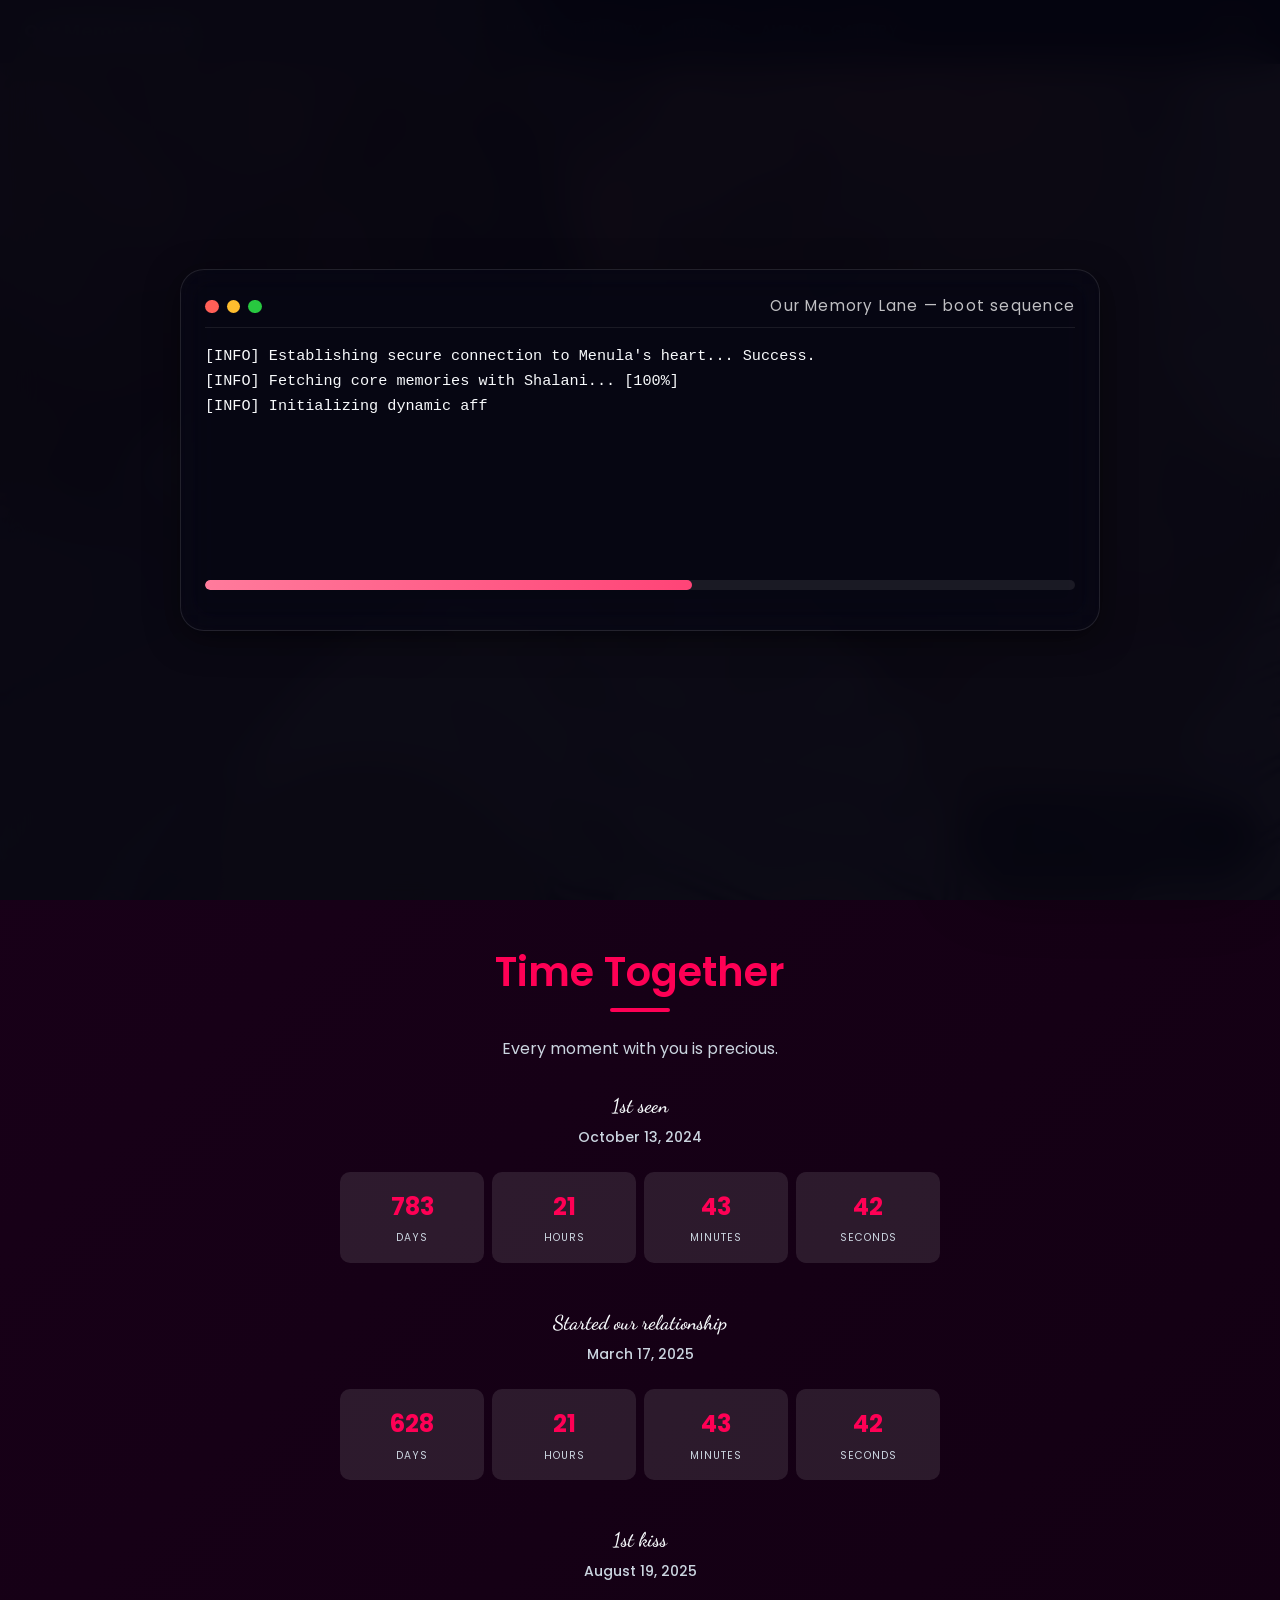
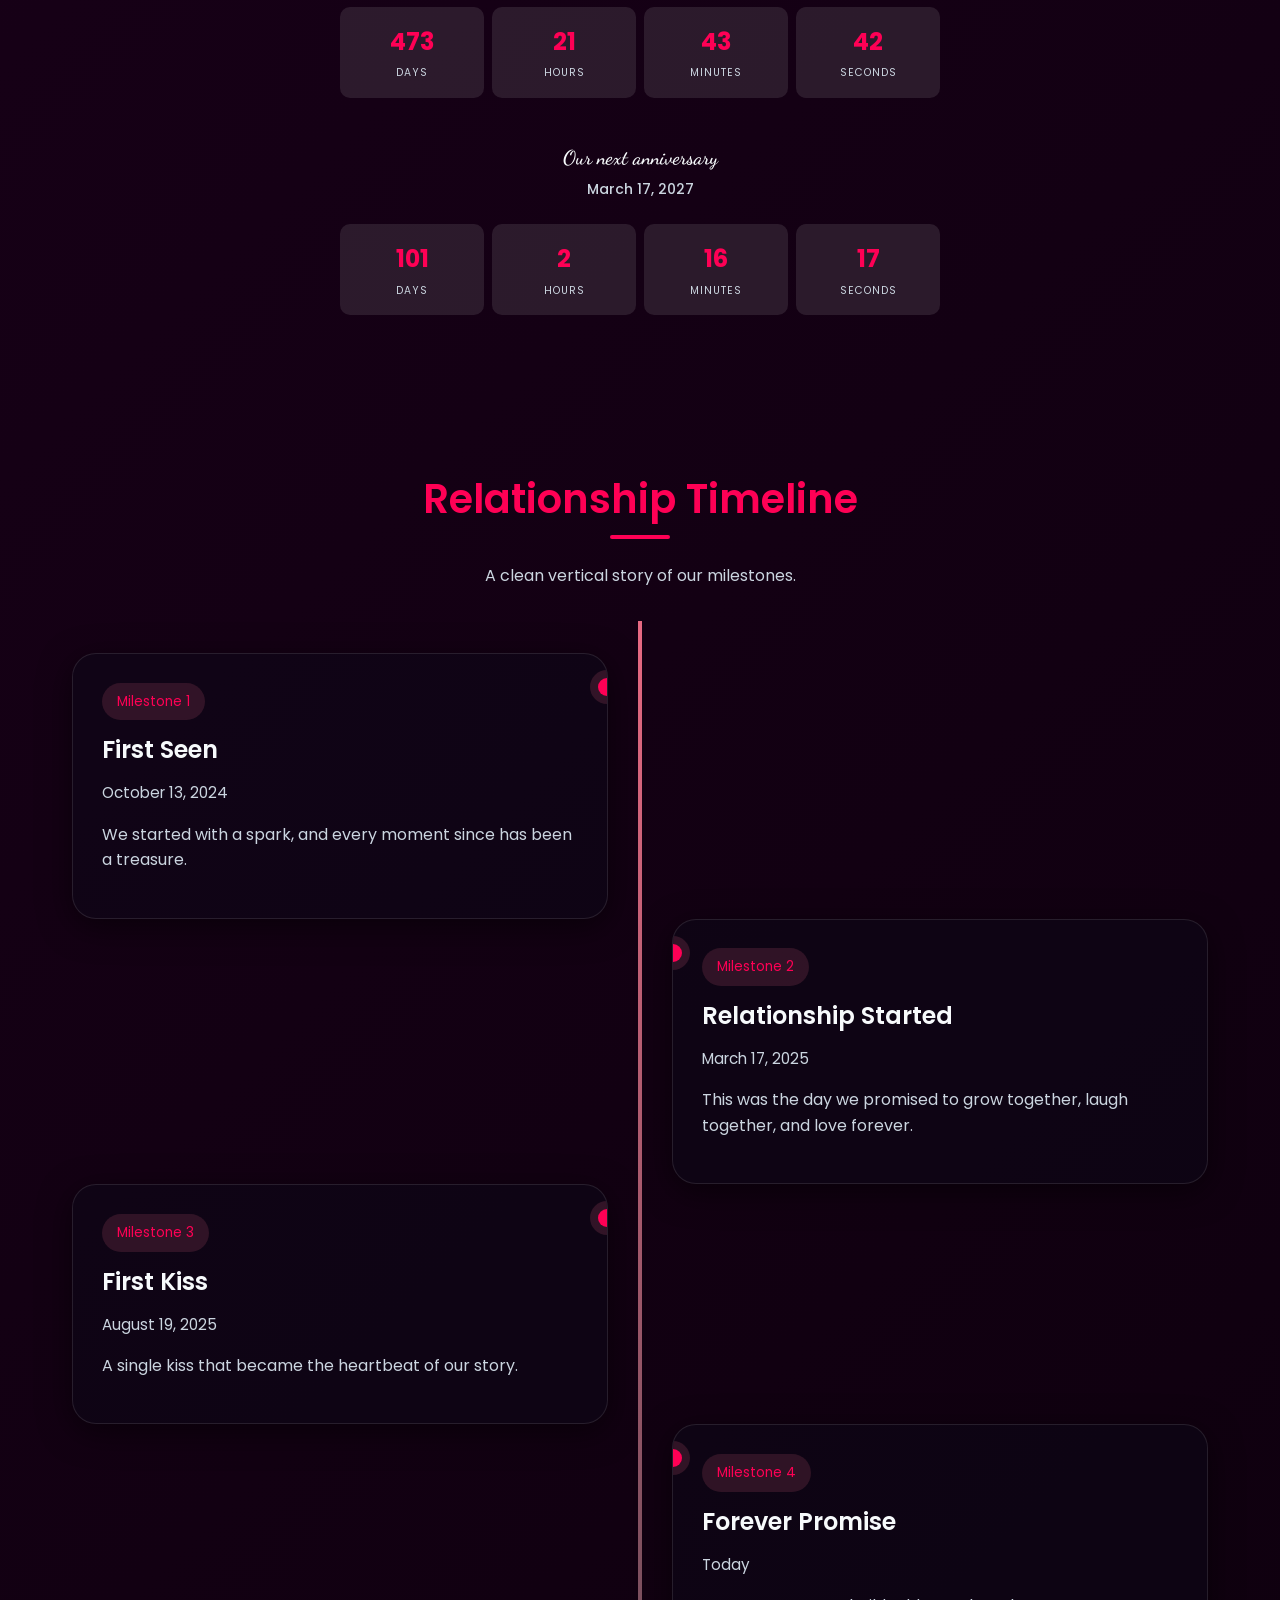
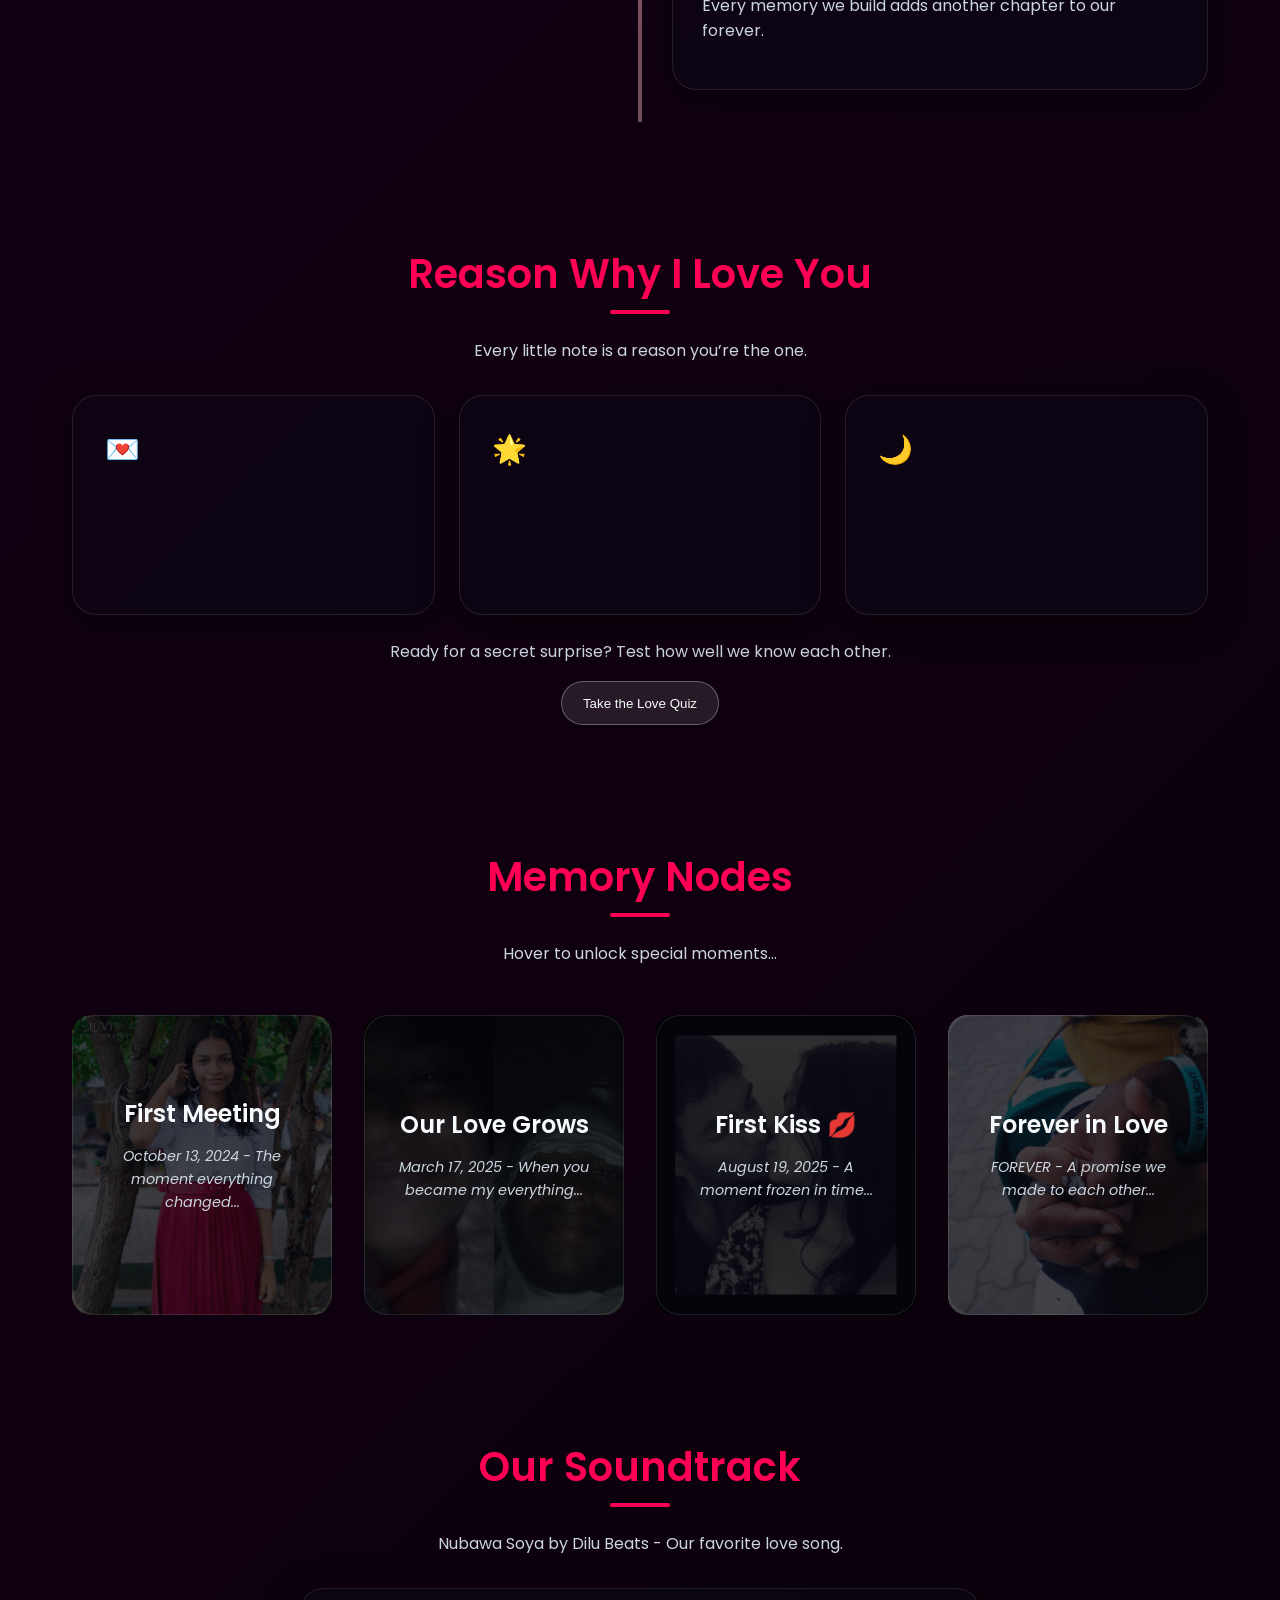
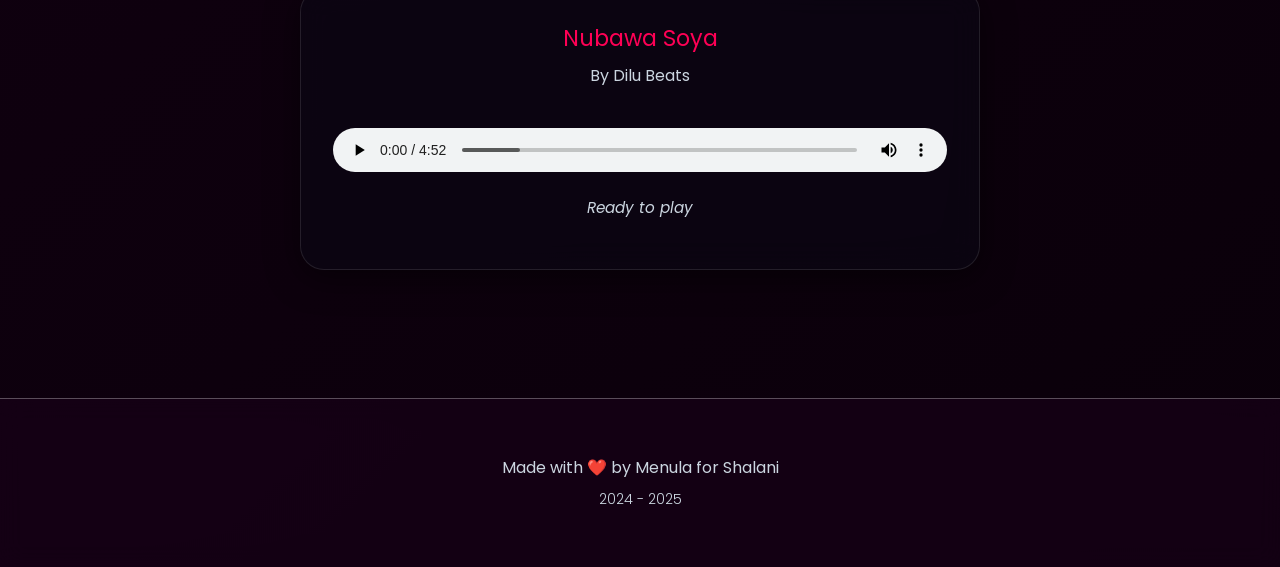
==== commit 3a03189a: "feat: add favicon assets, update site branding, and implement real-time anniversary countdown counte" ====
--- a/index.html
+++ b/index.html
@@ -8,7 +8,14 @@
         content="Shalani's Memory Lane - A liquid-interactive web experience celebrating our love story">
     <meta name="theme-color" content="#ff758f">
 
-    <title>💖 Shalani's Memory Lane</title>
+    <!-- Favicon -->
+    <link rel="icon" type="image/x-icon" href="favicon.ico">
+    <link rel="icon" type="image/svg+xml" href="favicon.svg">
+    <link rel="icon" type="image/png" sizes="32x32" href="favicon-32x32.png">
+    <link rel="icon" type="image/png" sizes="16x16" href="favicon-16x16.png">
+    <link rel="apple-touch-icon" sizes="180x180" href="apple-touch-icon.png">
+
+    <title>Our Memory Lane</title>
 
     <!-- Google Fonts -->
     <link rel="preconnect" href="https://fonts.googleapis.com">
@@ -33,7 +40,7 @@
                     <span class="control yellow"></span>
                     <span class="control green"></span>
                 </div>
-                <div class="terminal-title">Shalani's Memory Lane — boot sequence</div>
+                <div class="terminal-title">Our Memory Lane — boot sequence</div>
             </div>
             <div id="log-container" class="log-container" aria-live="polite"></div>
             <div class="progress-wrap">
@@ -46,7 +53,7 @@
     <!-- Responsive Navbar -->
     <header class="site-nav">
         <div class="nav-brand">
-            <a href="#home">Shalani's Memory Lane</a>
+            <a href="#home">Our Memory Lane</a>
         </div>
         <button class="nav-toggle" id="nav-toggle" aria-label="Toggle navigation">
             <span></span>
@@ -77,7 +84,7 @@
         style="background: linear-gradient(135deg, rgba(255, 117, 143, 0.3), rgba(255, 192, 203, 0.3)), url('assets/images/WhatsApp Image 2026-06-06 at 6.14.24 PM.jpeg') center/cover no-repeat; position: relative;">
         <div class="hero-overlay"></div>
         <div class="hero-content">
-            <h1 class="romantic-heading">Shalani's Memory Lane</h1>
+            <h1 class="romantic-heading">Our Memory Lane</h1>
             <p class="hero-subtitle">A liquid journey through our love story ✨</p>
         </div>
     </header>
@@ -103,6 +110,12 @@
             <h3>1st kiss</h3>
             <p class="counter-date">August 19, 2025</p>
             <div class="counter-display" id="first-kiss-counter"></div>
+        </div>
+
+        <div class="counter-wrapper">
+            <h3>Our next anniversary</h3>
+            <p class="counter-date" id="anniversary-date-label">March 17, 2027</p>
+            <div class="counter-display" id="anniversary-counter"></div>
         </div>
     </section>
 
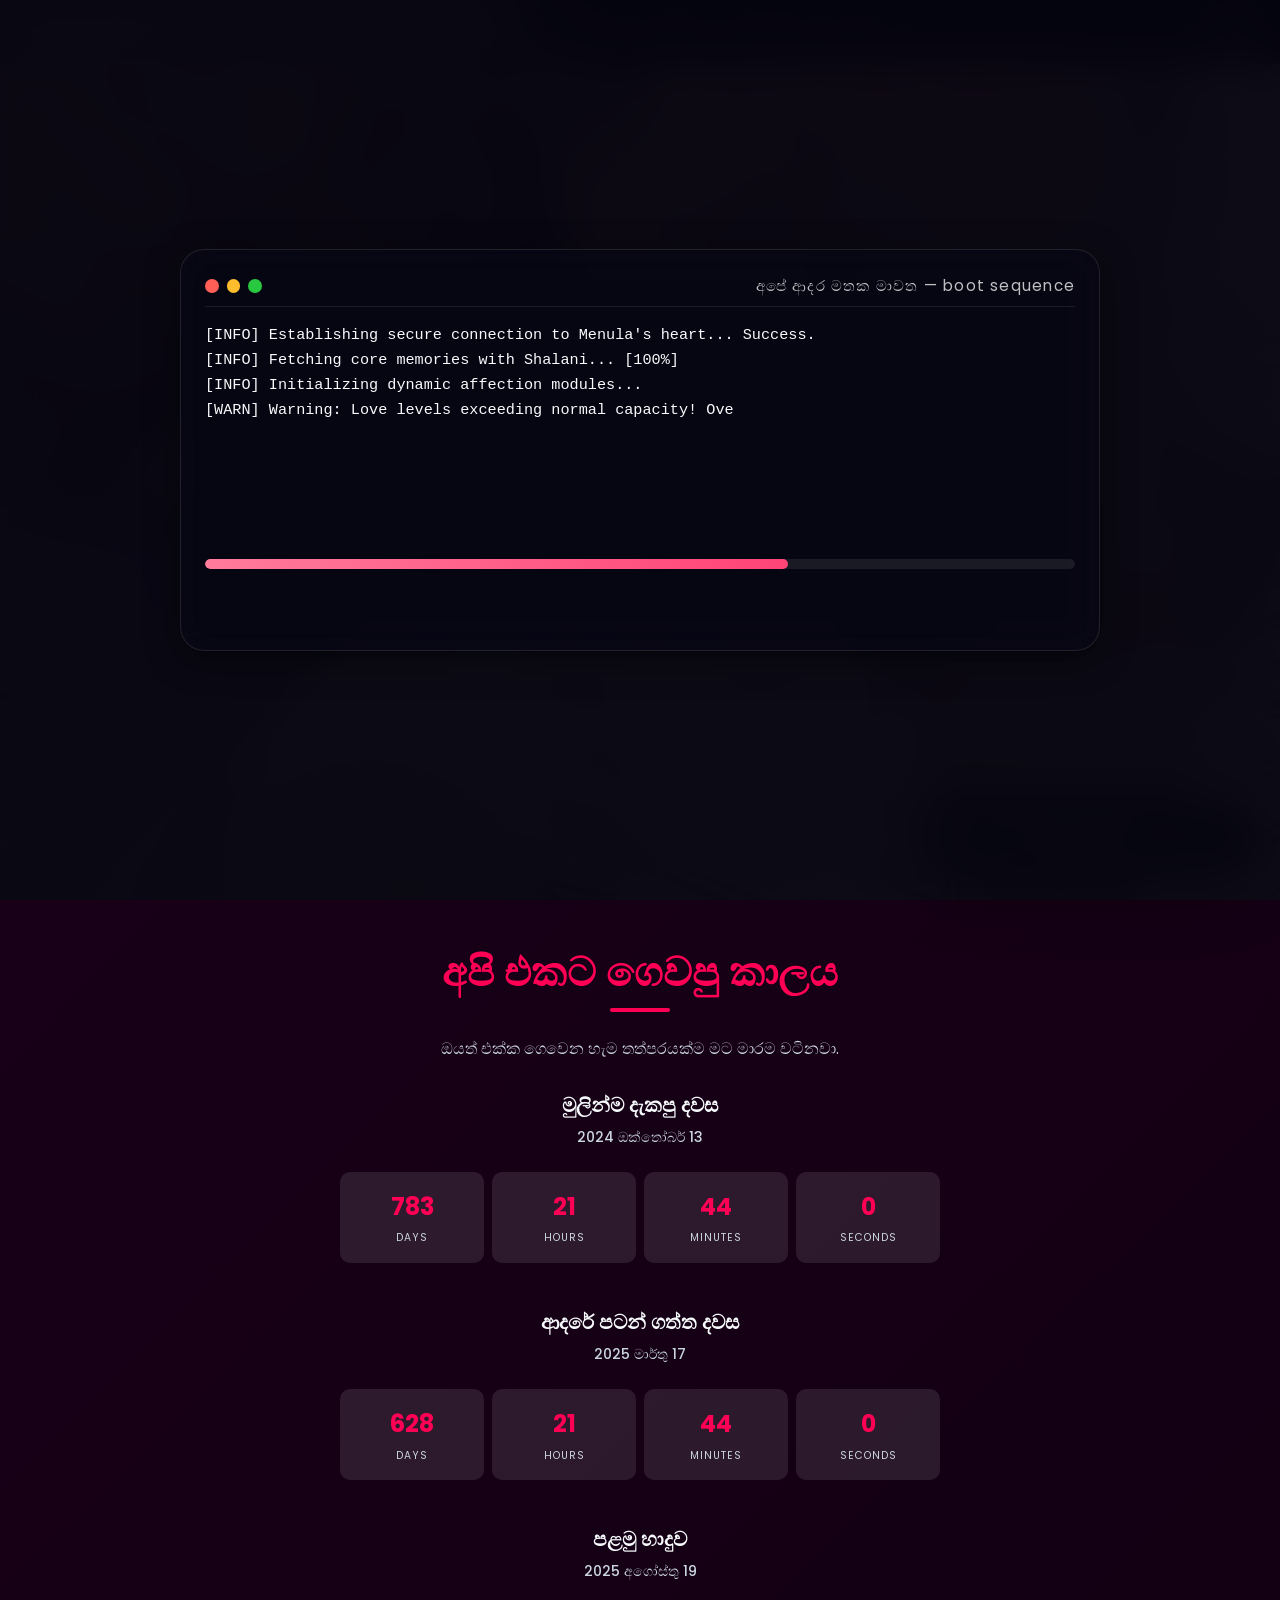
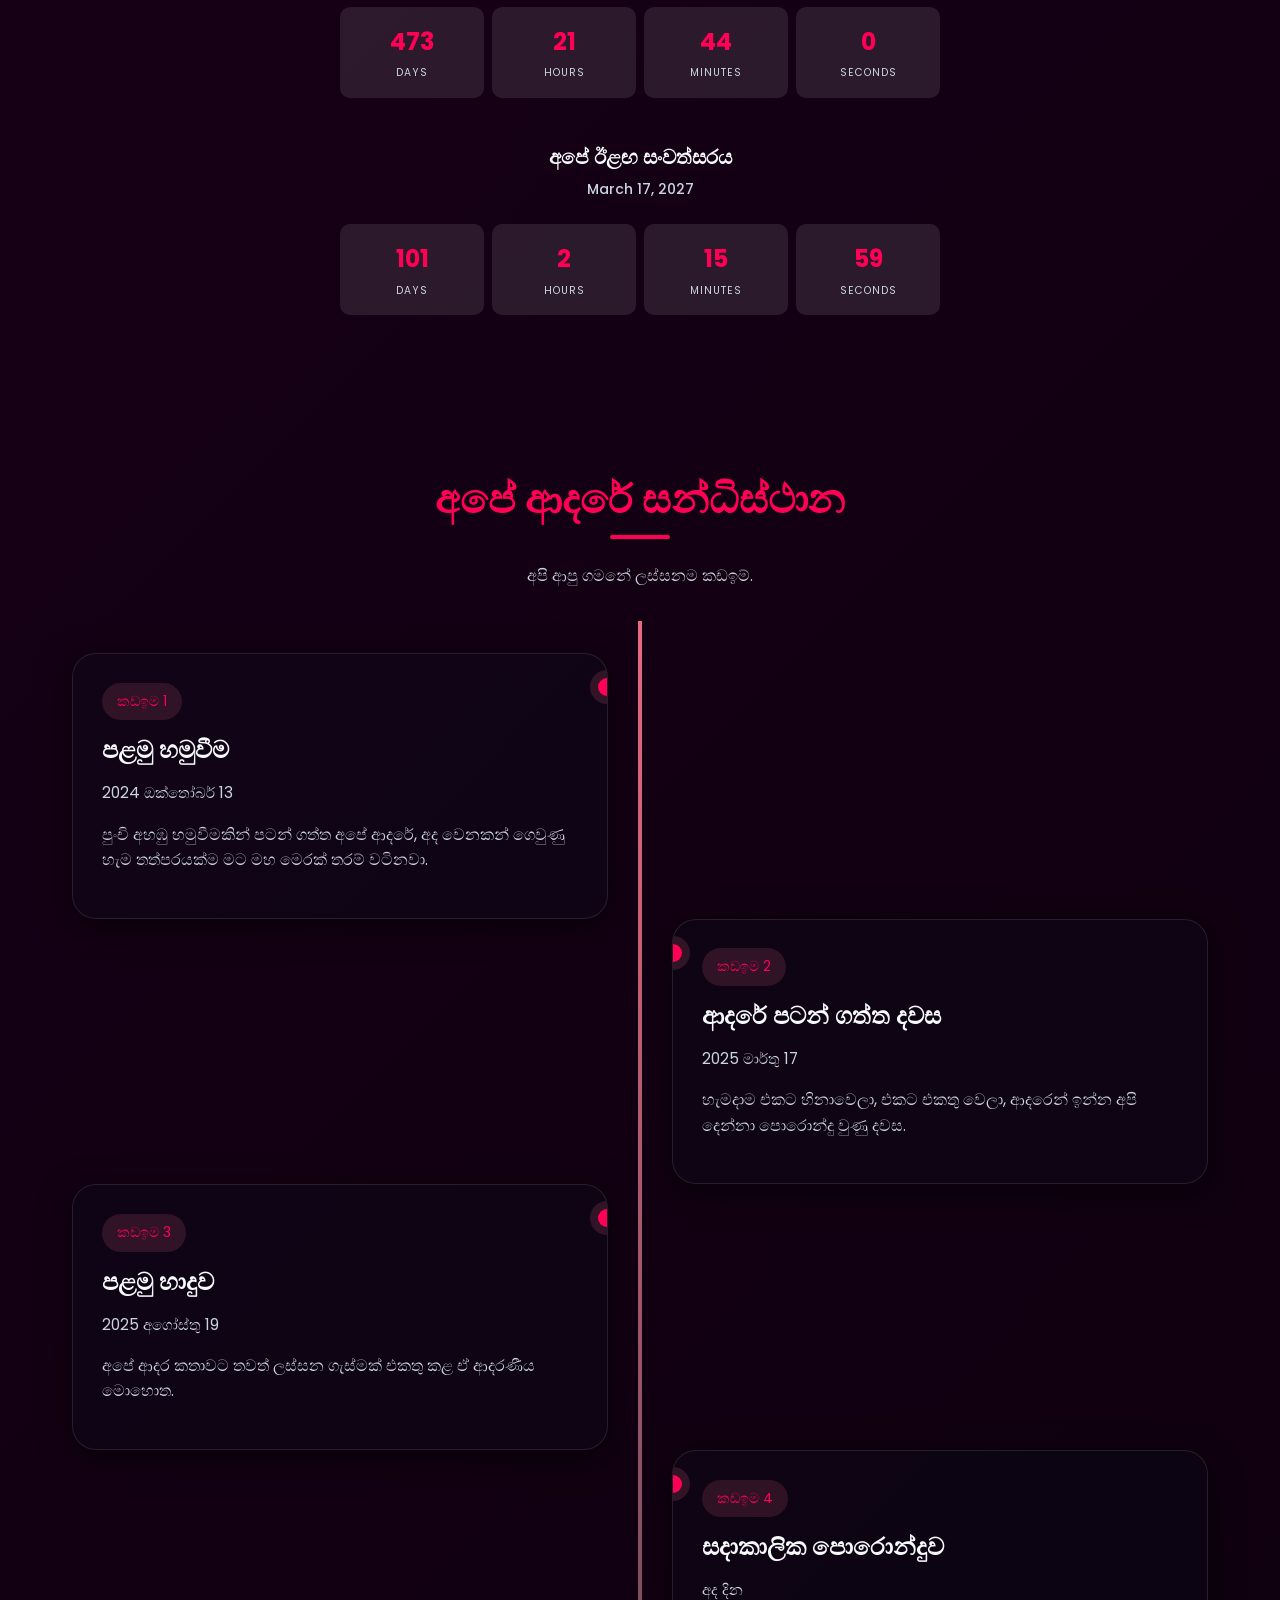
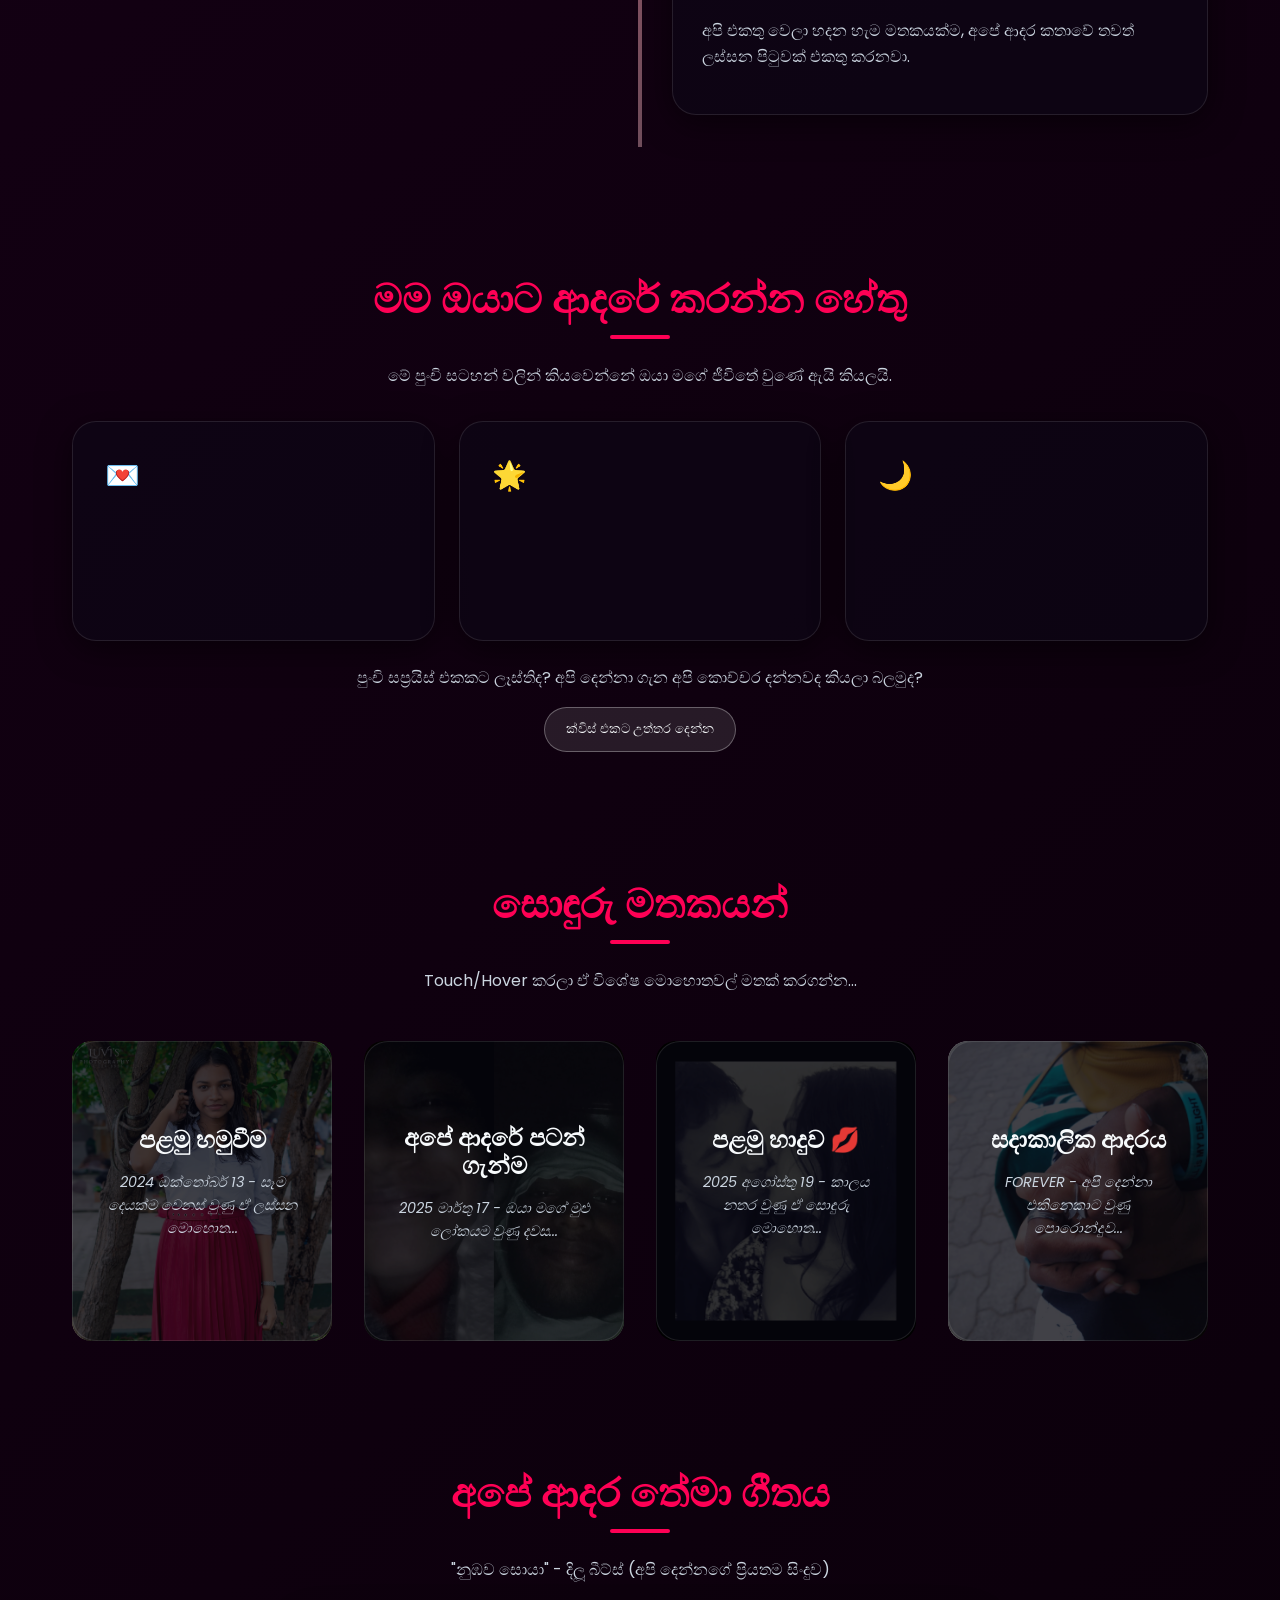
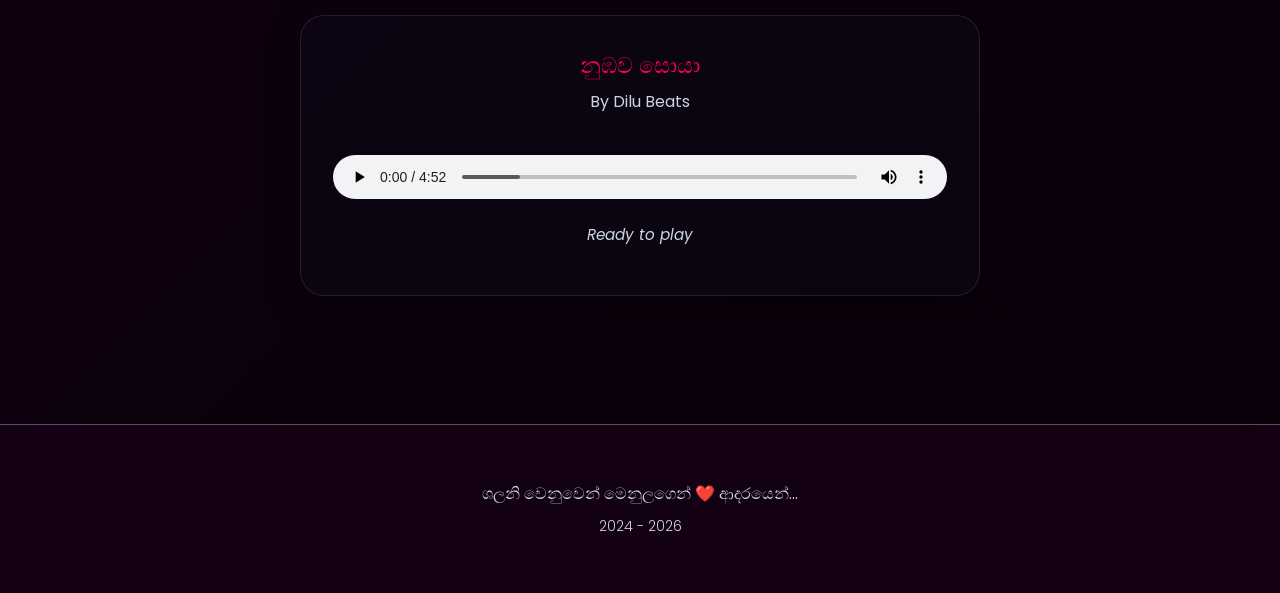
==== commit f76adc97: "fix: remove hardcoded name from heart sync success message" ====
--- a/index.html
+++ b/index.html
@@ -1,5 +1,5 @@
 <!DOCTYPE html>
-<html lang="en">
+<html lang="si">
 
 <head>
     <meta charset="UTF-8">
@@ -15,7 +15,7 @@
     <link rel="icon" type="image/png" sizes="16x16" href="favicon-16x16.png">
     <link rel="apple-touch-icon" sizes="180x180" href="apple-touch-icon.png">
 
-    <title>Our Memory Lane</title>
+    <title>අපේ ආදර මතක මාවත</title>
 
     <!-- Google Fonts -->
     <link rel="preconnect" href="https://fonts.googleapis.com">
@@ -40,12 +40,13 @@
                     <span class="control yellow"></span>
                     <span class="control green"></span>
                 </div>
-                <div class="terminal-title">Our Memory Lane — boot sequence</div>
+                <div class="terminal-title">අපේ ආදර මතක මාවත — boot sequence</div>
             </div>
             <div id="log-container" class="log-container" aria-live="polite"></div>
             <div class="progress-wrap">
                 <div id="terminal-progress" class="terminal-progress"></div>
             </div>
+            <br>
             <div id="enter-action" class="enter-action"></div>
         </div>
     </div>
@@ -53,7 +54,7 @@
     <!-- Responsive Navbar -->
     <header class="site-nav">
         <div class="nav-brand">
-            <a href="#home">Our Memory Lane</a>
+            <a href="#home">අපේ ආදර මාවත</a>
         </div>
         <button class="nav-toggle" id="nav-toggle" aria-label="Toggle navigation">
             <span></span>
@@ -62,10 +63,10 @@
         </button>
         <nav class="nav-links" id="nav-links">
             <a href="#home">Home</a>
-            <a href="#journey">Journey</a>
-            <a href="#memories">Memories</a>
-            <a href="#audio">Audio</a>
-            <a href="gallery.html">Gallery</a>
+            <a href="#journey">අපේ ගමන</a>
+            <a href="#memories">මතකයන්</a>
+            <a href="#audio">අපේ සින්දුව</a>
+            <a href="gallery.html">ගැලරිය</a>
         </nav>
         <button id="theme-toggle" class="theme-toggle-btn" aria-label="Toggle theme">☀️</button>
     </header>
@@ -84,81 +85,82 @@
         style="background: linear-gradient(135deg, rgba(255, 117, 143, 0.3), rgba(255, 192, 203, 0.3)), url('assets/images/WhatsApp Image 2026-06-06 at 6.14.24 PM.jpeg') center/cover no-repeat; position: relative;">
         <div class="hero-overlay"></div>
         <div class="hero-content">
-            <h1 class="romantic-heading">Our Memory Lane</h1>
-            <p class="hero-subtitle">A liquid journey through our love story ✨</p>
+            <h1 class="romantic-heading">අපේ ආදර මතක මාවත</h1>
+            <p class="hero-subtitle">අපේ ආදර කතාවේ සොඳුරු මතක සටහන් ✨</p>
         </div>
     </header>
 
     <!-- Love Counter Section -->
     <section class="counter-section">
-        <h2 class="section-title">Time Together</h2>
-        <p class="section-subtitle">Every moment with you is precious.</p>
+        <h2 class="section-title">අපි එකට ගෙවපු කාලය</h2>
+        <p class="section-subtitle">ඔයත් එක්ක ගෙවෙන හැම තත්පරයක්ම මට මාරම වටිනවා.</p>
 
         <div class="counter-wrapper">
-            <h3>1st seen</h3>
-            <p class="counter-date">October 13, 2024</p>
+            <h3>මුලින්ම දැකපු දවස</h3>
+            <p class="counter-date">2024 ඔක්තෝබර් 13</p>
             <div class="counter-display" id="first-seen-counter"></div>
         </div>
 
         <div class="counter-wrapper">
-            <h3>Started our relationship</h3>
-            <p class="counter-date">March 17, 2025</p>
+            <h3>ආදරේ පටන් ගත්ත දවස</h3>
+            <p class="counter-date">2025 මාර්තු 17</p>
             <div class="counter-display" id="relationship-counter"></div>
         </div>
 
         <div class="counter-wrapper">
-            <h3>1st kiss</h3>
-            <p class="counter-date">August 19, 2025</p>
+            <h3>පළමු හාදුව</h3>
+            <p class="counter-date">2025 අගෝස්තු 19</p>
             <div class="counter-display" id="first-kiss-counter"></div>
         </div>
 
         <div class="counter-wrapper">
-            <h3>Our next anniversary</h3>
-            <p class="counter-date" id="anniversary-date-label">March 17, 2027</p>
+            <h3>අපේ ඊළඟ සංවත්සරය</h3>
+            <p class="counter-date" id="anniversary-date-label">2027 මාර්තු 17</p>
             <div class="counter-display" id="anniversary-counter"></div>
         </div>
     </section>
 
     <!-- Relationship Timeline -->
     <section class="timeline-section" id="journey">
-        <h2 class="section-title">Relationship Timeline</h2>
-        <p class="section-subtitle">A clean vertical story of our milestones.</p>
+        <h2 class="section-title">අපේ ආදරේ සන්ධිස්ථාන</h2>
+        <p class="section-subtitle">අපි ආපු ගමනේ ලස්සනම කඩඉම්.</p>
         <div class="timeline-wrapper">
             <div class="timeline-line"></div>
 
             <article class="timeline-item left glass-panel fade-in stagger-1">
-                <span class="timeline-badge">Milestone 1</span>
+                <span class="timeline-badge">කඩඉම 1</span>
                 <div class="timeline-content">
-                    <h3>First Seen</h3>
-                    <p class="timeline-date">October 13, 2024</p>
-                    <p>We started with a spark, and every moment since has been a treasure.</p>
+                    <h3>පළමු හමුවීම</h3>
+                    <p class="timeline-date">2024 ඔක්තෝබර් 13</p>
+                    <p>පුංචි අහඹු හමුවීමකින් පටන් ගත්ත අපේ ආදරේ, අද වෙනකන් ගෙවුණු හැම තත්පරයක්ම මට මහ මෙරක් තරම් වටිනවා.
+                    </p>
                 </div>
             </article>
 
             <article class="timeline-item right glass-panel fade-in stagger-2">
-                <span class="timeline-badge">Milestone 2</span>
+                <span class="timeline-badge">කඩඉම 2</span>
                 <div class="timeline-content">
-                    <h3>Relationship Started</h3>
-                    <p class="timeline-date">March 17, 2025</p>
-                    <p>This was the day we promised to grow together, laugh together, and love forever.</p>
+                    <h3>ආදරේ පටන් ගත්ත දවස</h3>
+                    <p class="timeline-date">2025 මාර්තු 17</p>
+                    <p>හැමදාම එකට හිනාවෙලා, එකට එකතු වෙලා, ආදරෙන් ඉන්න අපි දෙන්නා පොරොන්දු වුණු දවස.</p>
                 </div>
             </article>
 
             <article class="timeline-item left glass-panel fade-in stagger-3">
-                <span class="timeline-badge">Milestone 3</span>
+                <span class="timeline-badge">කඩඉම 3</span>
                 <div class="timeline-content">
-                    <h3>First Kiss</h3>
-                    <p class="timeline-date">August 19, 2025</p>
-                    <p>A single kiss that became the heartbeat of our story.</p>
+                    <h3>පළමු හාදුව</h3>
+                    <p class="timeline-date">2025 අගෝස්තු 19</p>
+                    <p>අපේ ආදර කතාවට තවත් ලස්සන ගැස්මක් එකතු කළ ඒ ආදරණීය මොහොත.</p>
                 </div>
             </article>
 
             <article class="timeline-item right glass-panel fade-in stagger-4">
-                <span class="timeline-badge">Milestone 4</span>
+                <span class="timeline-badge">කඩඉම 4</span>
                 <div class="timeline-content">
-                    <h3>Forever Promise</h3>
-                    <p class="timeline-date">Today</p>
-                    <p>Every memory we build adds another chapter to our forever.</p>
+                    <h3>සදාකාලික පොරොන්දුව</h3>
+                    <p class="timeline-date">අද දින</p>
+                    <p>අපි එකතු වෙලා හදන හැම මතකයක්ම, අපේ ආදර කතාවේ තවත් ලස්සන පිටුවක් එකතු කරනවා.</p>
                 </div>
             </article>
         </div>
@@ -166,33 +168,36 @@
 
     <!-- Love Notes Section -->
     <section class="love-notes-section" id="love-notes">
-        <h2 class="section-title">Reason Why I Love You</h2>
-        <p class="section-subtitle">Every little note is a reason you’re the one.</p>
+        <h2 class="section-title">මම ඔයාට ආදරේ කරන්න හේතු</h2>
+        <p class="section-subtitle">මේ පුංචි සටහන් වලින් කියවෙන්නේ ඔයා මගේ ජීවිතේ වුණේ ඇයි කියලයි.</p>
         <div class="love-notes-grid">
             <div class="love-note-card glass-panel fade-in stagger-1">
                 <div class="note-icon">💌</div>
-                <p class="typewriter-text" data-text="The way your laugh makes every room feel warm and safe."></p>
+                <p class="typewriter-text"
+                    data-text="ඔයාගේ ලස්සන හිනාව දකිද්දි මගේ මුළු ලෝකයම හරිම ආරක්ෂිතයි, සැනසිලිදායකයි කියලා හිතෙනවා.">
+                </p>
             </div>
             <div class="love-note-card glass-panel fade-in stagger-2">
                 <div class="note-icon">🌟</div>
-                <p class="typewriter-text"
-                    data-text="Your strength inspires me every day, even in the quietest moments."></p>
+                <p class="typewriter-text" data-text="ඔයාගේ හිතේ තියෙන ශක්තිය මටත් හැමදාම ජීවිතේට ලොකු හයියක් වෙනවා.">
+                </p>
             </div>
             <div class="love-note-card glass-panel fade-in stagger-3">
                 <div class="note-icon">🌙</div>
-                <p class="typewriter-text" data-text="With you, ordinary days turn into beautiful adventures." </p>
+                <p class="typewriter-text"
+                    data-text="ඔයත් එක්ක ඉද්දි හරිම සාමාන්‍ය දවස් පවා මාරම ලස්සන මතකයන් බවට පත්වෙනවා."></p>
             </div>
         </div>
         <div class="quiz-cta">
-            <p>Ready for a secret surprise? Test how well we know each other.</p>
-            <button id="quiz-open-btn" class="btn-secondary">Take the Love Quiz</button>
+            <p>පුංචි සප්‍රයිස් එකකට ලෑස්තිද? අපි දෙන්නා ගැන අපි කොච්චර දන්නවද කියලා බලමුද?</p>
+            <button id="quiz-open-btn" class="btn-secondary">ක්විස් එකට උත්තර දෙන්න</button>
         </div>
     </section>
 
     <!-- Memory Nodes Section (Placeholder) -->
     <section class="memories-section" id="memories">
-        <h2 class="section-title">Memory Nodes</h2>
-        <p class="section-subtitle">Hover to unlock special moments...</p>
+        <h2 class="section-title">සොඳුරු මතකයන්</h2>
+        <p class="section-subtitle">Touch/Hover කරලා ඒ විශේෂ මොහොතවල් මතක් කරගන්න...</p>
 
         <div class="memories-grid">
             <!-- Memory Node 1: First Meet -->
@@ -200,8 +205,8 @@
                 style="background-image: url('assets/images/WhatsApp Image 2025-02-12 at 13.12.25_0d483b3.jpg');">
                 <div class="memory-overlay-dark"></div>
                 <div class="memory-content glass-panel">
-                    <h3>First Meeting</h3>
-                    <p>October 13, 2024 - The moment everything changed...</p>
+                    <h3>පළමු හමුවීම</h3>
+                    <p>2024 ඔක්තෝබර් 13 - සෑම දෙයක්ම වෙනස් වුණු ඒ ලස්සන මොහොත...</p>
                 </div>
             </div>
 
@@ -210,8 +215,8 @@
                 style="background-image: url('assets/images/WhatsApp Image 2026-06-06 at 6.12.08 PM (1).jpeg');">
                 <div class="memory-overlay-dark"></div>
                 <div class="memory-content glass-panel">
-                    <h3>Our Love Grows</h3>
-                    <p>March 17, 2025 - When you became my everything...</p>
+                    <h3>අපේ ආදරේ පටන් ගැන්ම</h3>
+                    <p>2025 මාර්තු 17 - ඔයා මගේ මුළු ලෝකයම වුණු දවස...</p>
                 </div>
             </div>
 
@@ -220,8 +225,8 @@
                 style="background-image: url('assets/images/WhatsApp Image 2026-06-06 at 6.12.14 PM (1).jpeg');">
                 <div class="memory-overlay-dark"></div>
                 <div class="memory-content glass-panel">
-                    <h3>First Kiss 💋</h3>
-                    <p>August 19, 2025 - A moment frozen in time...</p>
+                    <h3>පළමු හාදුව 💋</h3>
+                    <p>2025 අගෝස්තු 19 - කාලය නතර වුණු ඒ සොඳුරු මොහොත...</p>
                 </div>
             </div>
             <!-- Memory Node 4: Forever In Love -->
@@ -229,8 +234,8 @@
                 style="background-image: url('assets/images/WhatsApp Image 2026-06-06 at 6.14.47 PM (1).jpeg');">
                 <div class="memory-overlay-dark"></div>
                 <div class="memory-content glass-panel">
-                    <h3>Forever in Love</h3>
-                    <p>FOREVER - A promise we made to each other...</p>
+                    <h3>සදාකාලික ආදරය</h3>
+                    <p>FOREVER - අපි දෙන්නා එකිනෙකාට වුණු පොරොන්දුව...</p>
                 </div>
             </div>
         </div>
@@ -238,18 +243,18 @@
 
     <!-- Audio Player Section -->
     <section class="audio-section" id="audio">
-        <h2 class="section-title">Our Soundtrack</h2>
-        <p class="section-subtitle">Nubawa Soya by Dilu Beats - Our favorite love song.</p>
+        <h2 class="section-title">අපේ ආදර තේමා ගීතය</h2>
+        <p class="section-subtitle">"නුඹව සොයා" - දිලූ බීට්ස් (අපි දෙන්නගේ ප්‍රියතම සිංදුව)</p>
         <div class="audio-player-container glass-panel">
             <div class="audio-meta" id="audio-meta">
-                <p class="audio-title">Nubawa Soya</p>
+                <p class="audio-title">නුඹව සොයා</p>
                 <p class="audio-artist">By Dilu Beats</p>
             </div>
             <audio id="love-audio" controls preload="metadata" style="width: 100%; max-width: 100%;">
                 <source id="audio-source" src="assets/audio/Nubawa_Soya.mp3" type="audio/mpeg">
-                Your browser does not support the audio element.
+                ඔබගේ බ්‍රවුසරය මඟින් Audio Element සහාය නොදක්වයි.
             </audio>
-            <p class="audio-status" id="audio-status">Ready to play</p>
+            <p class="audio-status" id="audio-status">සින්දුව ප්ලේ කරන්න ලෑස්තියි</p>
         </div>
     </section>
 
@@ -257,8 +262,8 @@
         <button id="widget-play-pause" class="control-btn" aria-label="Play or pause audio">▶</button>
         <button id="widget-mute" class="control-btn" aria-label="Mute audio">🔊</button>
         <div class="widget-track-info">
-            <span id="widget-track-title">Soundtrack</span>
-            <small id="widget-track-status">Tap to control music</small>
+            <span id="widget-track-title">පසුබිම් සංගීතය</span>
+            <small id="widget-track-status">Music control කිරීමට ටැප් කරන්න</small>
         </div>
     </div>
 
@@ -267,8 +272,8 @@
         <div class="quiz-panel glass-panel">
             <button id="quiz-close-btn" class="modal-close" aria-label="Close quiz">×</button>
             <div class="quiz-header">
-                <h3>How Well Do You Know Me?</h3>
-                <p>Answer 3 sweet questions to reveal a secret message.</p>
+                <h3>ඔයා මං ගැන කොච්චර දන්නවද?</h3>
+                <p>පුංචි රහස් පණිවිඩය බලන්න ප්‍රශ්න 3කට උත්තර දෙන්න.</p>
             </div>
             <div id="quiz-content" class="quiz-content"></div>
             <div id="quiz-result" class="quiz-result"></div>
@@ -277,8 +282,8 @@
 
     <!-- Footer -->
     <footer class="footer">
-        <p>Made with ❤️ by Menula for Shalani</p>
-        <p class="footer-date">2024 - 2025</p>
+        <p>ශලනි වෙනුවෙන් මෙනුලගෙන් ❤️ ආදරයෙන්...</p>
+        <p class="footer-date">2024 - 2026</p>
     </footer>
 
     <!-- Scripts - Theme Engine (must run first) -->
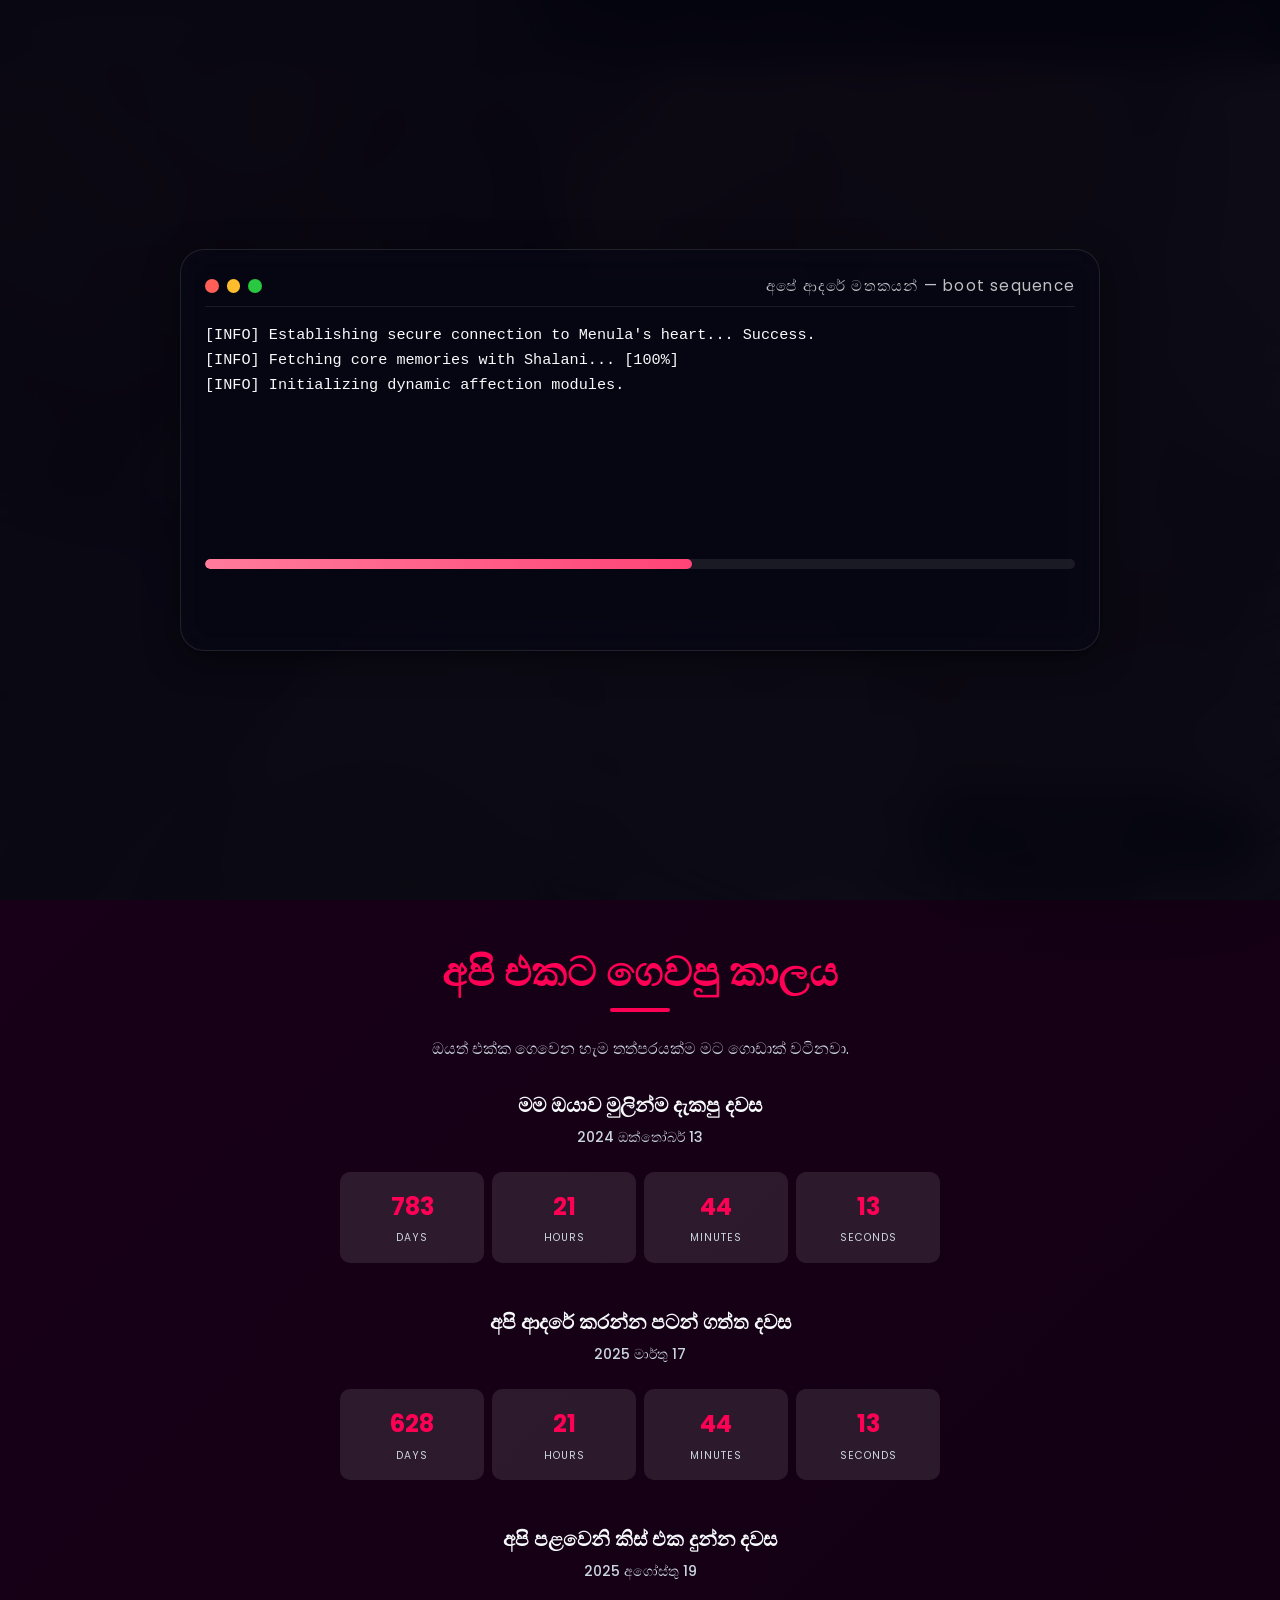
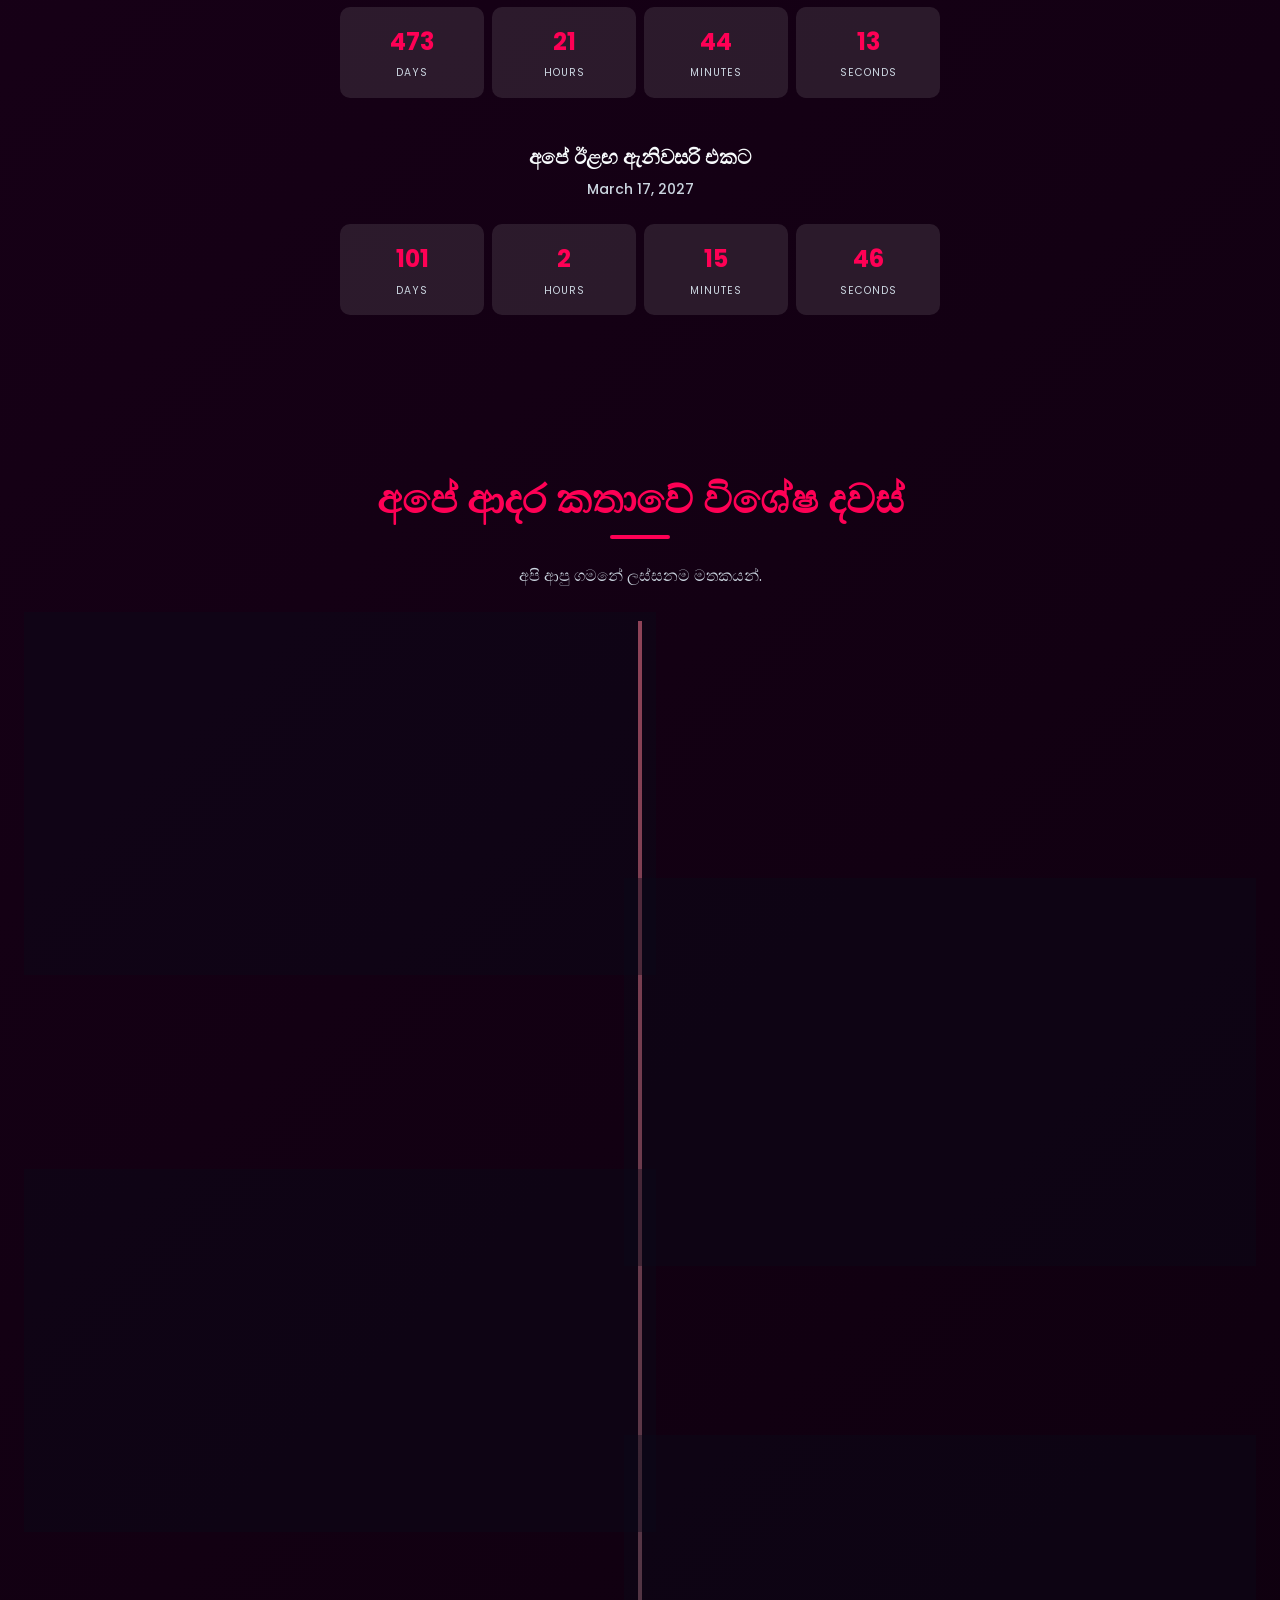
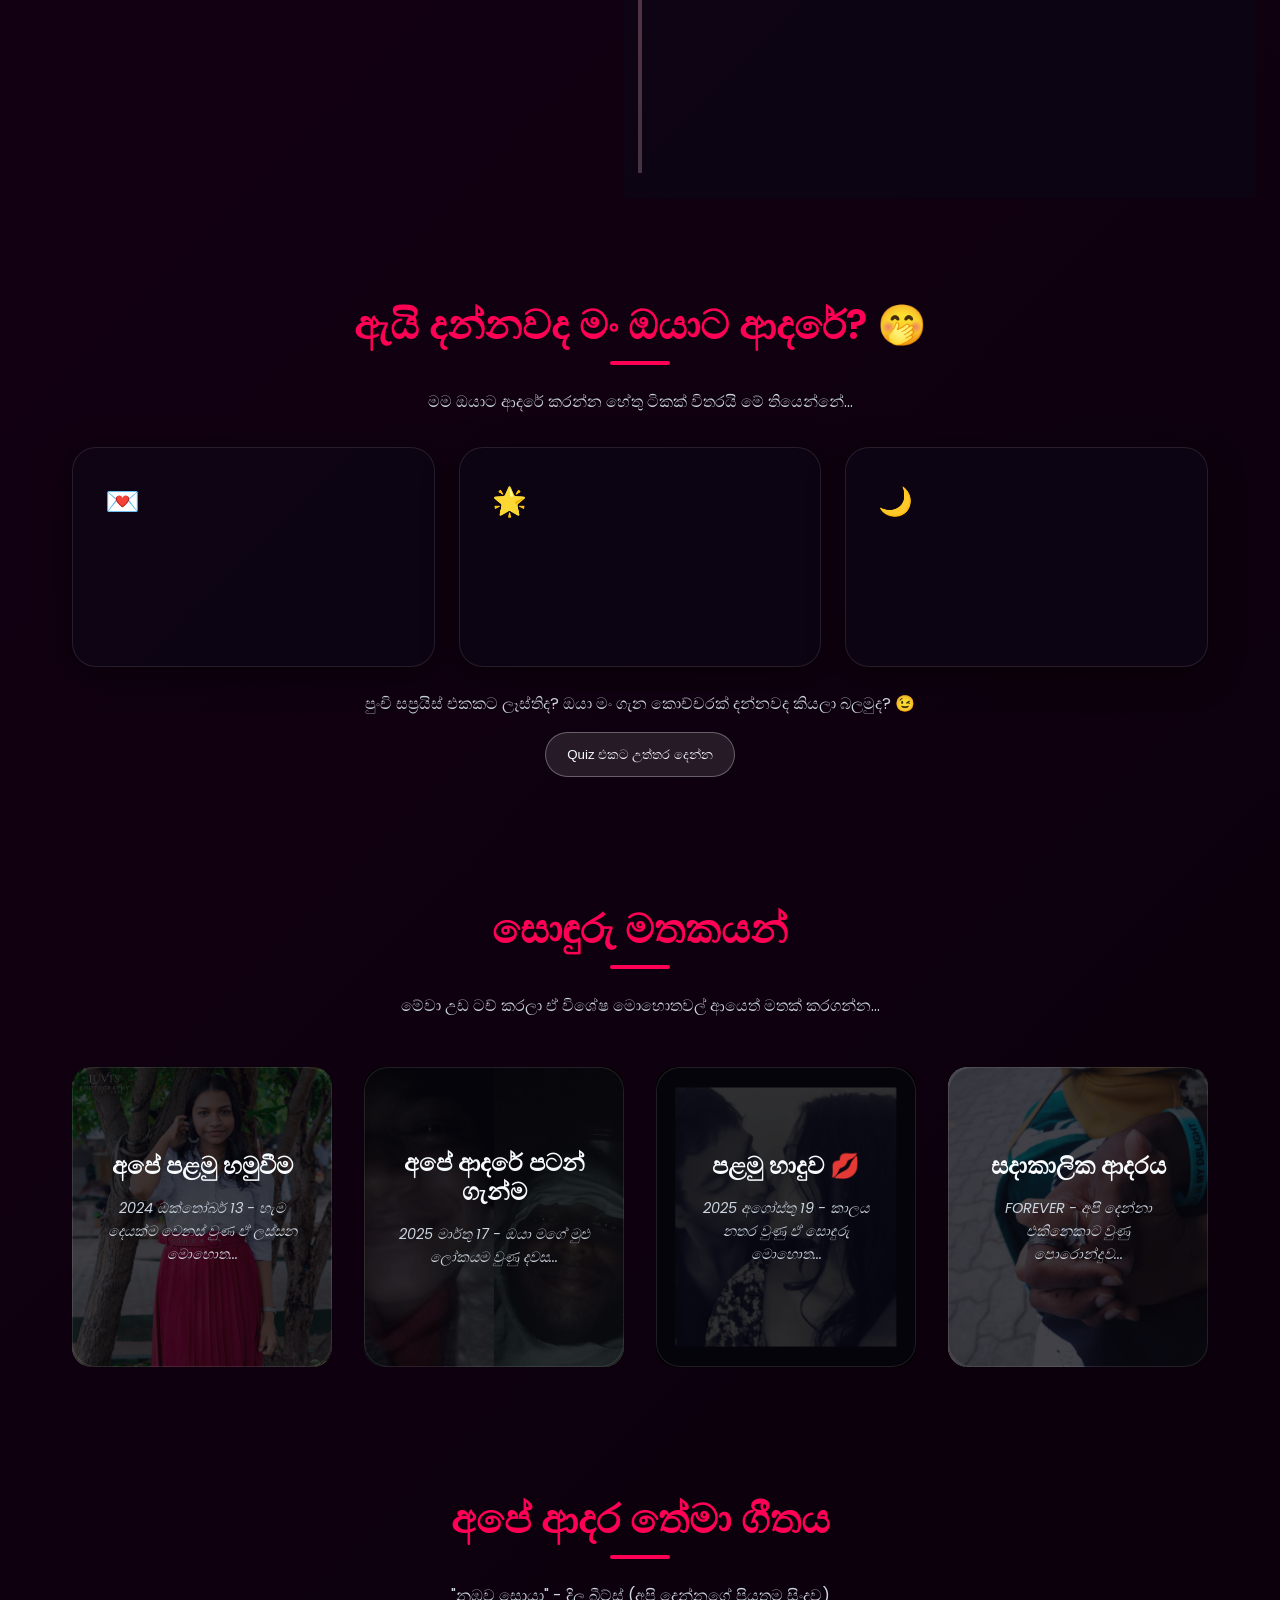
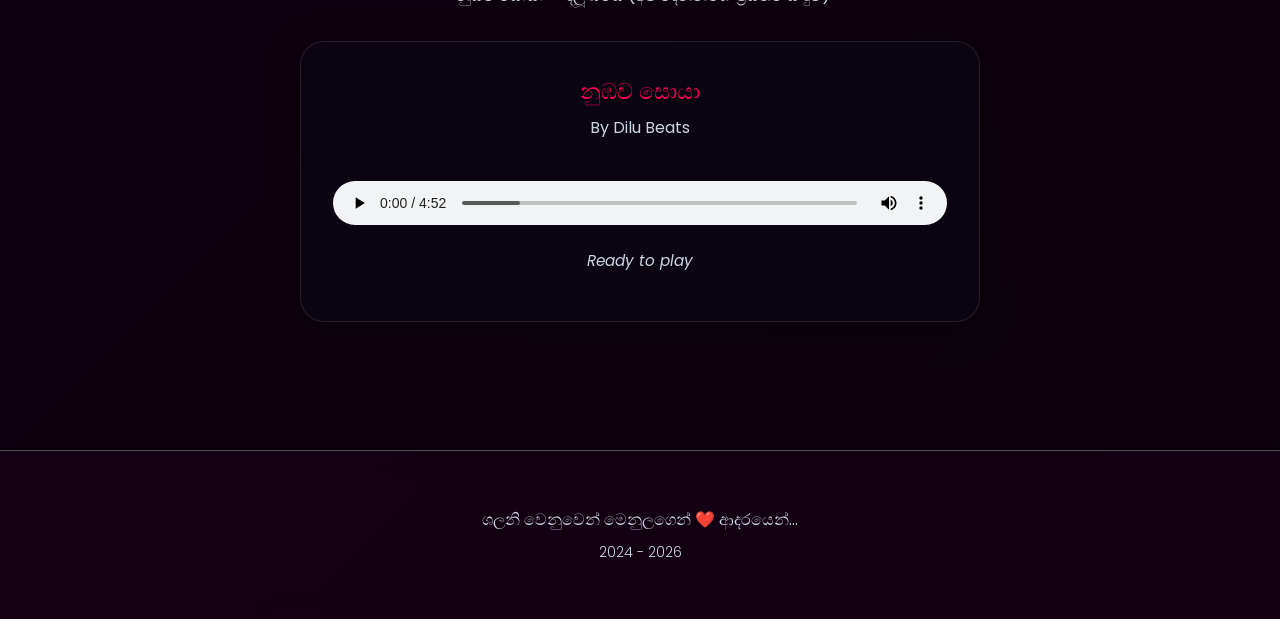
==== commit a242e898: "refactor: update structure and layout elements in index.html" ====
--- a/index.html
+++ b/index.html
@@ -15,7 +15,7 @@
     <link rel="icon" type="image/png" sizes="16x16" href="favicon-16x16.png">
     <link rel="apple-touch-icon" sizes="180x180" href="apple-touch-icon.png">
 
-    <title>අපේ ආදර මතක මාවත</title>
+    <title>අපේ ආදරේ මතකයන්</title>
 
     <!-- Google Fonts -->
     <link rel="preconnect" href="https://fonts.googleapis.com">
@@ -40,7 +40,7 @@
                     <span class="control yellow"></span>
                     <span class="control green"></span>
                 </div>
-                <div class="terminal-title">අපේ ආදර මතක මාවත — boot sequence</div>
+                <div class="terminal-title">අපේ ආදරේ මතක‍යන් — boot sequence</div>
             </div>
             <div id="log-container" class="log-container" aria-live="polite"></div>
             <div class="progress-wrap">
@@ -54,7 +54,7 @@
     <!-- Responsive Navbar -->
     <header class="site-nav">
         <div class="nav-brand">
-            <a href="#home">අපේ ආදර මාවත</a>
+            <a href="#home">අපේ ආදරේ මතකයන්</a>
         </div>
         <button class="nav-toggle" id="nav-toggle" aria-label="Toggle navigation">
             <span></span>
@@ -85,7 +85,7 @@
         style="background: linear-gradient(135deg, rgba(255, 117, 143, 0.3), rgba(255, 192, 203, 0.3)), url('assets/images/WhatsApp Image 2026-06-06 at 6.14.24 PM.jpeg') center/cover no-repeat; position: relative;">
         <div class="hero-overlay"></div>
         <div class="hero-content">
-            <h1 class="romantic-heading">අපේ ආදර මතක මාවත</h1>
+            <h1 class="romantic-heading">අපේ ආදරේ මතකයන්</h1>
             <p class="hero-subtitle">අපේ ආදර කතාවේ සොඳුරු මතක සටහන් ✨</p>
         </div>
     </header>
@@ -93,28 +93,28 @@
     <!-- Love Counter Section -->
     <section class="counter-section">
         <h2 class="section-title">අපි එකට ගෙවපු කාලය</h2>
-        <p class="section-subtitle">ඔයත් එක්ක ගෙවෙන හැම තත්පරයක්ම මට මාරම වටිනවා.</p>
+        <p class="section-subtitle">ඔයත් එක්ක ගෙවෙන හැම තත්පරයක්ම මට ගොඩාක් වටිනවා.</p>
 
         <div class="counter-wrapper">
-            <h3>මුලින්ම දැකපු දවස</h3>
+            <h3>මම ඔයාව මුලින්ම දැකපු දවස</h3>
             <p class="counter-date">2024 ඔක්තෝබර් 13</p>
             <div class="counter-display" id="first-seen-counter"></div>
         </div>
 
         <div class="counter-wrapper">
-            <h3>ආදරේ පටන් ගත්ත දවස</h3>
+            <h3>අපි ආදරේ කරන්න පටන් ගත්ත දවස</h3>
             <p class="counter-date">2025 මාර්තු 17</p>
             <div class="counter-display" id="relationship-counter"></div>
         </div>
 
         <div class="counter-wrapper">
-            <h3>පළමු හාදුව</h3>
+            <h3>අපි පළවෙනි කිස් එක දුන්න දවස</h3>
             <p class="counter-date">2025 අගෝස්තු 19</p>
             <div class="counter-display" id="first-kiss-counter"></div>
         </div>
 
         <div class="counter-wrapper">
-            <h3>අපේ ඊළඟ සංවත්සරය</h3>
+            <h3>අපේ ඊළඟ ඇනිවසරි එකට</h3>
             <p class="counter-date" id="anniversary-date-label">2027 මාර්තු 17</p>
             <div class="counter-display" id="anniversary-counter"></div>
         </div>
@@ -122,45 +122,46 @@
 
     <!-- Relationship Timeline -->
     <section class="timeline-section" id="journey">
-        <h2 class="section-title">අපේ ආදරේ සන්ධිස්ථාන</h2>
-        <p class="section-subtitle">අපි ආපු ගමනේ ලස්සනම කඩඉම්.</p>
+        <h2 class="section-title">අපේ ආදර කතාවේ විශේෂ දවස්</h2>
+        <p class="section-subtitle">අපි ආපු ගමනේ ලස්සනම මතකයන්.</p>
         <div class="timeline-wrapper">
             <div class="timeline-line"></div>
 
             <article class="timeline-item left glass-panel fade-in stagger-1">
-                <span class="timeline-badge">කඩඉම 1</span>
+                <span class="timeline-badge">පළවෙනි මොහොත</span>
                 <div class="timeline-content">
-                    <h3>පළමු හමුවීම</h3>
+                    <h3>අපි පළවෙනියට හම්බුන මොහොත</h3>
                     <p class="timeline-date">2024 ඔක්තෝබර් 13</p>
-                    <p>පුංචි අහඹු හමුවීමකින් පටන් ගත්ත අපේ ආදරේ, අද වෙනකන් ගෙවුණු හැම තත්පරයක්ම මට මහ මෙරක් තරම් වටිනවා.
-                    </p>
+                    <p>අහම්බෙකින් හම්බෙලා, අහම්බෙන්ම පටන් ගත්ත අපේ ආදරේ ඇතුළේ, අද වෙනකන් ගෙවුණු හැම තත්පරයක්ම මට ගොඩාක්
+                        වටිනවා. 🥹💗 </p>
                 </div>
             </article>
 
             <article class="timeline-item right glass-panel fade-in stagger-2">
-                <span class="timeline-badge">කඩඉම 2</span>
+                <span class="timeline-badge">දෙවෙනි මොහොත</span>
                 <div class="timeline-content">
-                    <h3>ආදරේ පටන් ගත්ත දවස</h3>
+                    <h3>අපි ආදරේ කරන්න පටන් ගත්ත දවස</h3>
                     <p class="timeline-date">2025 මාර්තු 17</p>
-                    <p>හැමදාම එකට හිනාවෙලා, එකට එකතු වෙලා, ආදරෙන් ඉන්න අපි දෙන්නා පොරොන්දු වුණු දවස.</p>
+                    <p>හැමදාම එකට හිනාවෙලා, එකට එකතු වෙලා, ආදරෙන් ඉන්න අපි දෙන්නා පොරොන්දු වුණු දවස. ඔයා මාත් එක්ක
+                        ආදරෙන් "බැදුන" දවස 🤭</p>
                 </div>
             </article>
 
             <article class="timeline-item left glass-panel fade-in stagger-3">
-                <span class="timeline-badge">කඩඉම 3</span>
+                <span class="timeline-badge">තුන්වෙනි මොහොත</span>
                 <div class="timeline-content">
-                    <h3>පළමු හාදුව</h3>
+                    <h3>අපේ පළවෙනි කිස් එක</h3>
                     <p class="timeline-date">2025 අගෝස්තු 19</p>
-                    <p>අපේ ආදර කතාවට තවත් ලස්සන ගැස්මක් එකතු කළ ඒ ආදරණීය මොහොත.</p>
+                    <p>ගොඩ කාලයක් බලන් ඉඳලා කොහොමහරි තොල පලාගන්නෙ නැතුව ඔයාව කිස් කරපු දවස 🤭💗</p>
                 </div>
             </article>
 
             <article class="timeline-item right glass-panel fade-in stagger-4">
-                <span class="timeline-badge">කඩඉම 4</span>
+                <span class="timeline-badge">හතරවෙනි මොහොත</span>
                 <div class="timeline-content">
-                    <h3>සදාකාලික පොරොන්දුව</h3>
-                    <p class="timeline-date">අද දින</p>
-                    <p>අපි එකතු වෙලා හදන හැම මතකයක්ම, අපේ ආදර කතාවේ තවත් ලස්සන පිටුවක් එකතු කරනවා.</p>
+                    <h3>අපේ අනාගතය</h3>
+                    <p class="timeline-date">අදත්, හෙටත්, හැමදාටමත්... ✨</p>
+                    <p>ඉක්මනින්ම ඔයාව මගේ කරගන්න මම ගොඩාක් ආසාවෙන් ඉන්නේ. අපි හැමදාම මේ වගේ ආදරෙන් ඉමු... 🥹💍💗</p>
                 </div>
             </article>
         </div>
@@ -168,13 +169,12 @@
 
     <!-- Love Notes Section -->
     <section class="love-notes-section" id="love-notes">
-        <h2 class="section-title">මම ඔයාට ආදරේ කරන්න හේතු</h2>
-        <p class="section-subtitle">මේ පුංචි සටහන් වලින් කියවෙන්නේ ඔයා මගේ ජීවිතේ වුණේ ඇයි කියලයි.</p>
+        <h2 class="section-title">ඇයි දන්නවද මං ඔයාට ආදරේ? 🤭</h2>
+        <p class="section-subtitle">මම ඔයාට ආදරේ කරන්න හේතු ටිකක් විතරයි මේ තියෙන්නේ...</p>
         <div class="love-notes-grid">
             <div class="love-note-card glass-panel fade-in stagger-1">
                 <div class="note-icon">💌</div>
-                <p class="typewriter-text"
-                    data-text="ඔයාගේ ලස්සන හිනාව දකිද්දි මගේ මුළු ලෝකයම හරිම ආරක්ෂිතයි, සැනසිලිදායකයි කියලා හිතෙනවා.">
+                <p class="typewriter-text" data-text="ඔයාගේ හිනාව දකිද්දි මගේ මුළු හිතම සතුටින් පිරිලා යනවා. ">
                 </p>
             </div>
             <div class="love-note-card glass-panel fade-in stagger-2">
@@ -184,20 +184,20 @@
             </div>
             <div class="love-note-card glass-panel fade-in stagger-3">
                 <div class="note-icon">🌙</div>
-                <p class="typewriter-text"
-                    data-text="ඔයත් එක්ක ඉද්දි හරිම සාමාන්‍ය දවස් පවා මාරම ලස්සන මතකයන් බවට පත්වෙනවා."></p>
+                <p class="typewriter-text" data-text="ඔයත් එක්ක ඉද්දි දුකින් ඉන්න දවසක උනත් හිනා වෙලා ඉන්න පුළුවන්.">
+                </p>
             </div>
         </div>
         <div class="quiz-cta">
-            <p>පුංචි සප්‍රයිස් එකකට ලෑස්තිද? අපි දෙන්නා ගැන අපි කොච්චර දන්නවද කියලා බලමුද?</p>
-            <button id="quiz-open-btn" class="btn-secondary">ක්විස් එකට උත්තර දෙන්න</button>
+            <p>පුංචි සප්‍රයිස් එකකට ලෑස්තිද? ඔයා මං ගැන කොච්චරක් දන්නවද කියලා බලමුද? 😉</p>
+            <button id="quiz-open-btn" class="btn-secondary">Quiz එකට උත්තර දෙන්න</button>
         </div>
     </section>
 
     <!-- Memory Nodes Section (Placeholder) -->
     <section class="memories-section" id="memories">
         <h2 class="section-title">සොඳුරු මතකයන්</h2>
-        <p class="section-subtitle">Touch/Hover කරලා ඒ විශේෂ මොහොතවල් මතක් කරගන්න...</p>
+        <p class="section-subtitle">මේවා උඩ ටච් කරලා ඒ විශේෂ මොහොතවල් ආයෙත් මතක් කරගන්න...</p>
 
         <div class="memories-grid">
             <!-- Memory Node 1: First Meet -->
@@ -205,8 +205,8 @@
                 style="background-image: url('assets/images/WhatsApp Image 2025-02-12 at 13.12.25_0d483b3.jpg');">
                 <div class="memory-overlay-dark"></div>
                 <div class="memory-content glass-panel">
-                    <h3>පළමු හමුවීම</h3>
-                    <p>2024 ඔක්තෝබර් 13 - සෑම දෙයක්ම වෙනස් වුණු ඒ ලස්සන මොහොත...</p>
+                    <h3>අපේ පළමු හමුවීම</h3>
+                    <p>2024 ඔක්තෝබර් 13 - හැම දෙයක්ම වෙනස් වුණ ඒ ලස්සන මොහොත...</p>
                 </div>
             </div>
 
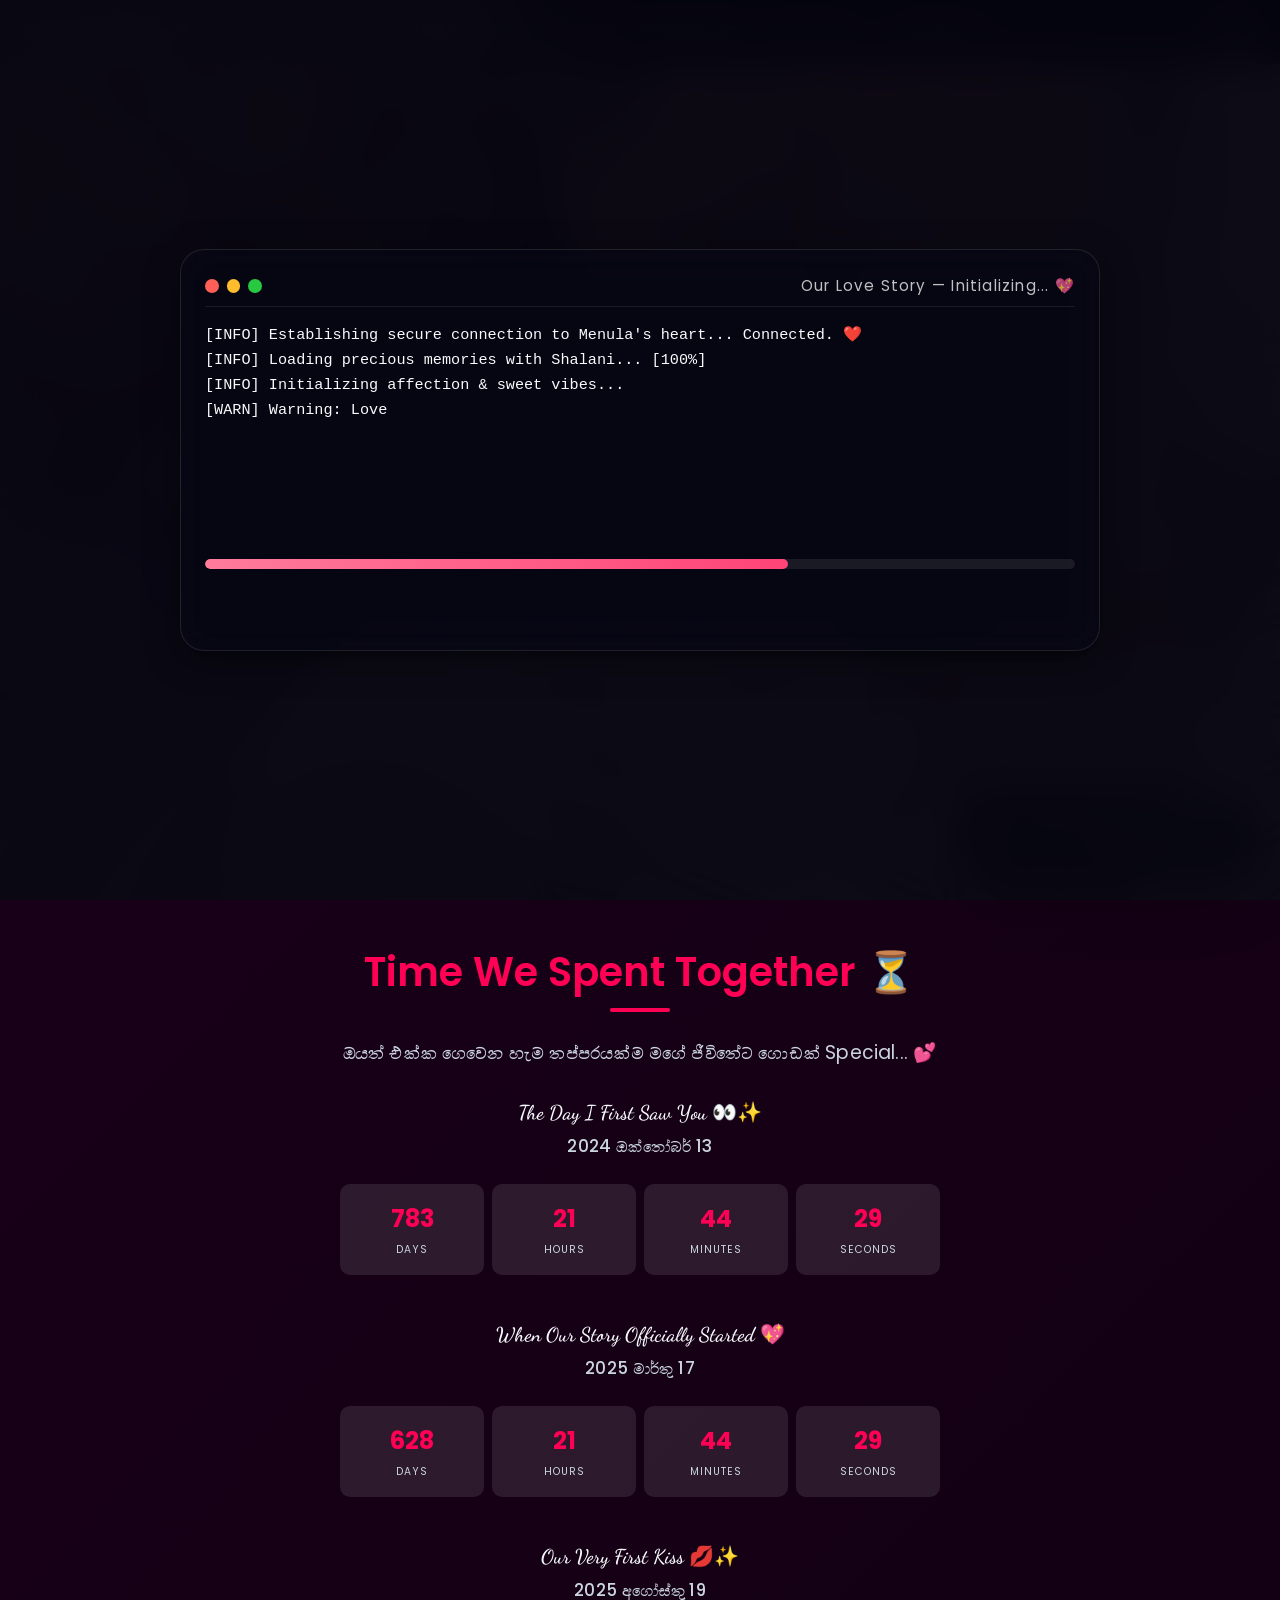
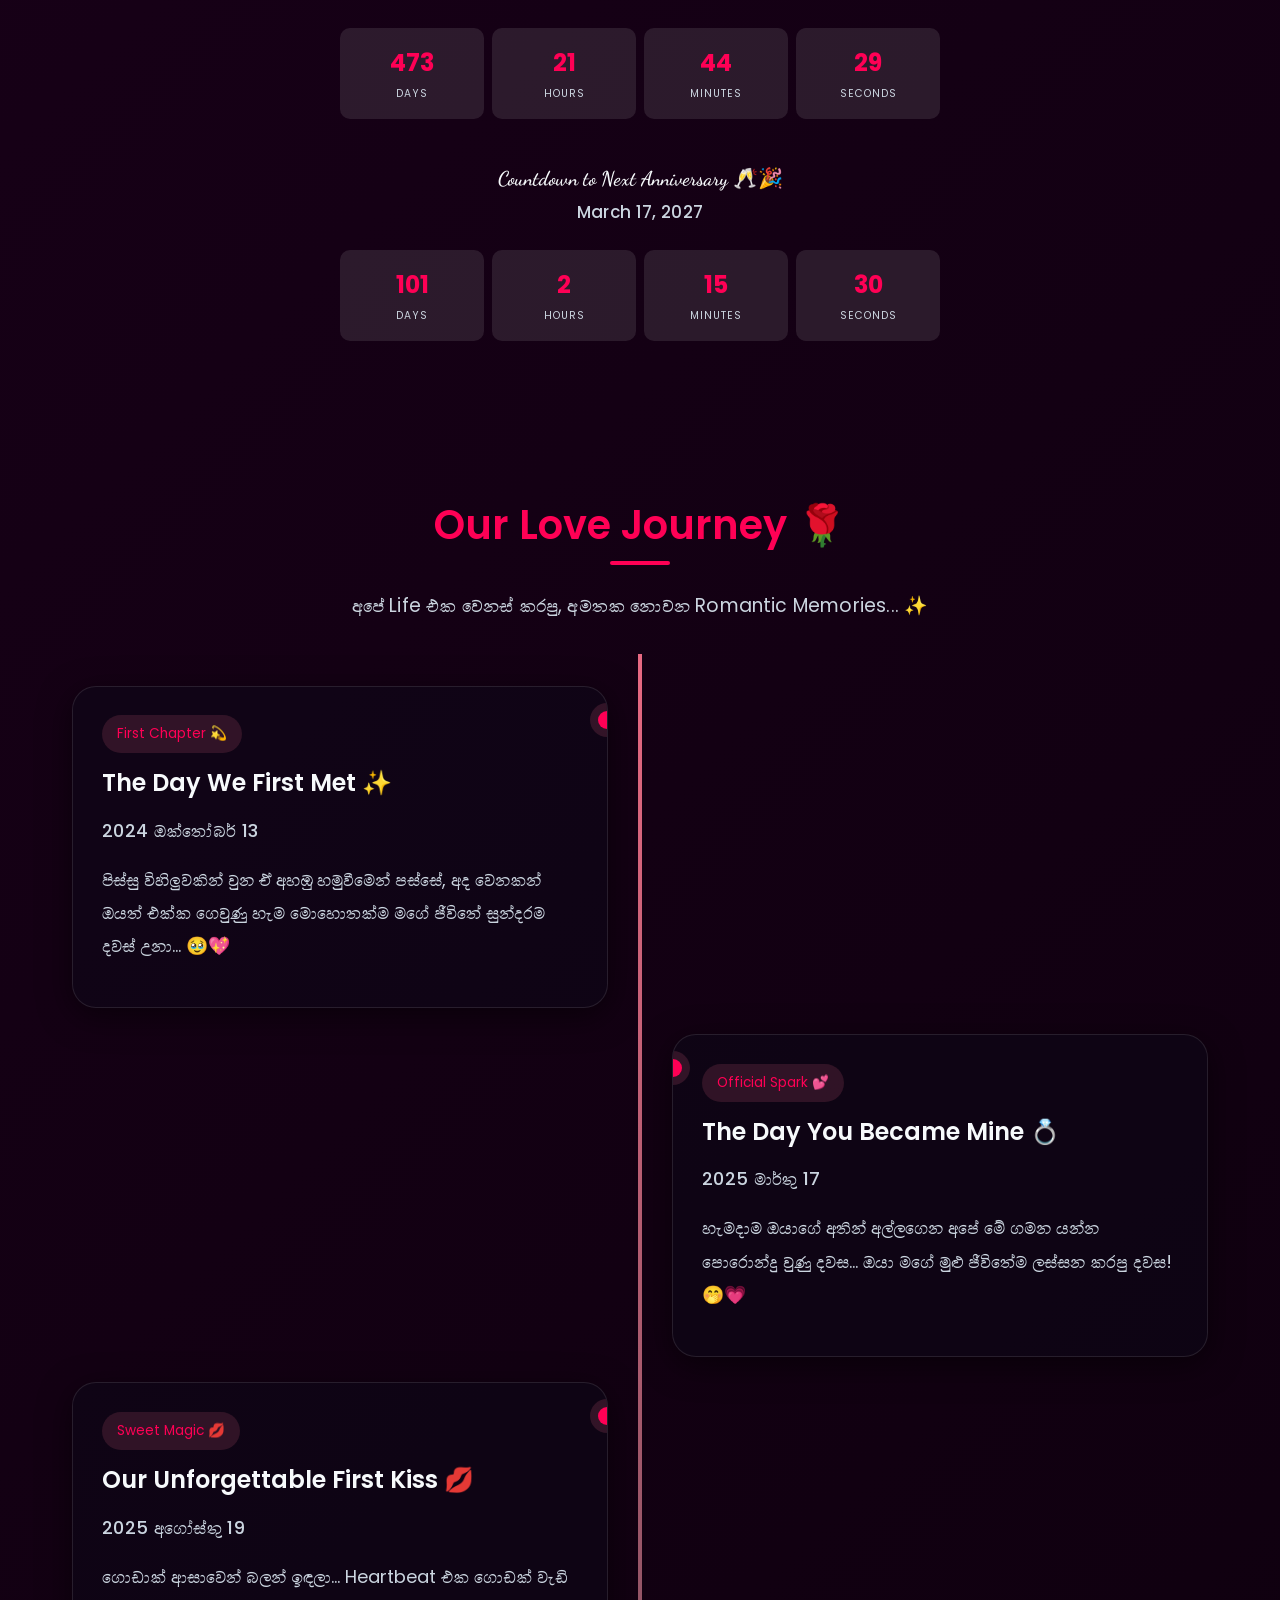
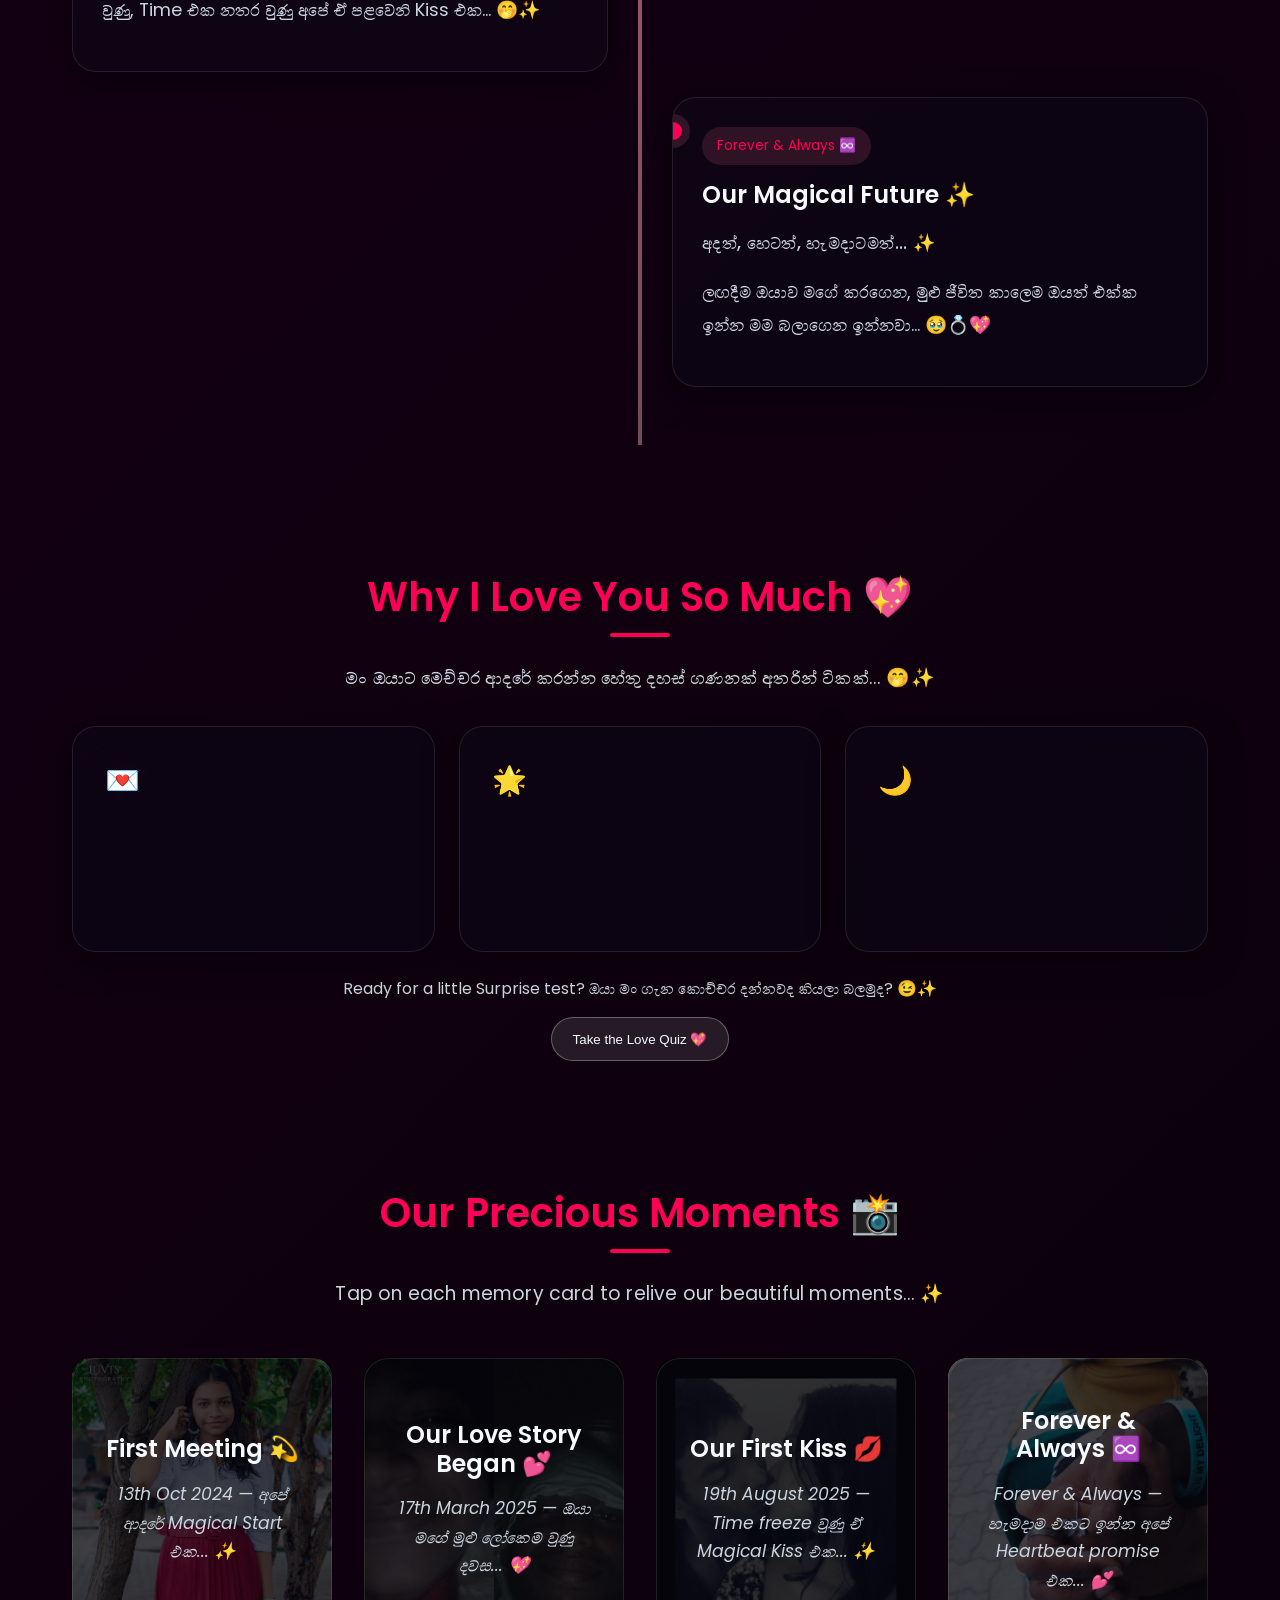
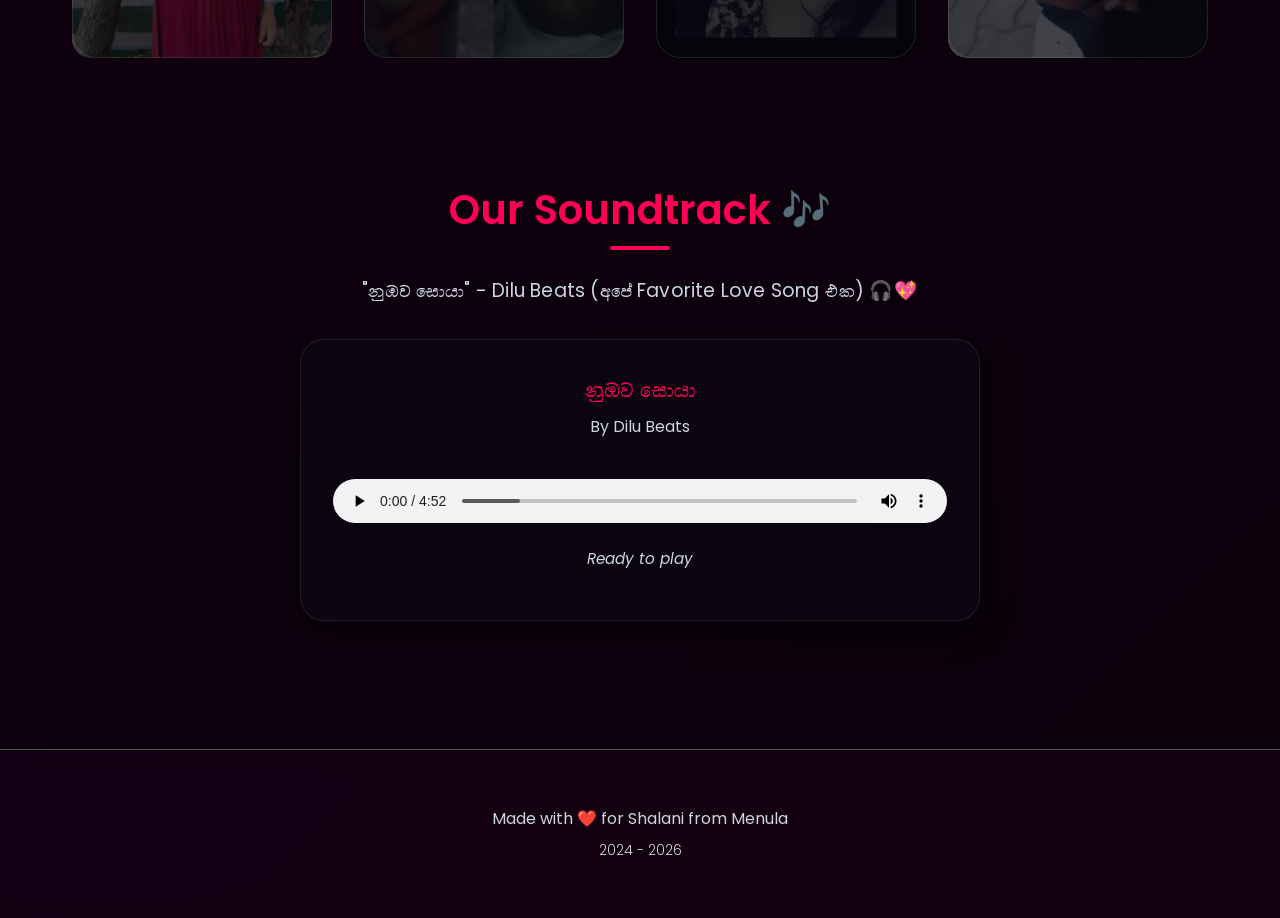
==== commit 526a7f74: "feat: implement Sinhala typography support and localize UI content with romantic flourishes" ====
--- a/index.html
+++ b/index.html
@@ -15,13 +15,13 @@
     <link rel="icon" type="image/png" sizes="16x16" href="favicon-16x16.png">
     <link rel="apple-touch-icon" sizes="180x180" href="apple-touch-icon.png">
 
-    <title>අපේ ආදරේ මතකයන්</title>
+    <title>Our Love Story ✨ | මතකයන්</title>
 
     <!-- Google Fonts -->
     <link rel="preconnect" href="https://fonts.googleapis.com">
     <link rel="preconnect" href="https://fonts.gstatic.com" crossorigin>
     <link
-        href="https://fonts.googleapis.com/css2?family=Dancing+Script:wght@400;700&family=Poppins:wght@300;400;500;600;700&display=swap"
+        href="https://fonts.googleapis.com/css2?family=Dancing+Script:wght@400;700&family=Maname&family=Poppins:wght@300;400;500;600;700&display=swap"
         rel="stylesheet">
 
     <!-- Styles -->
@@ -40,7 +40,7 @@
                     <span class="control yellow"></span>
                     <span class="control green"></span>
                 </div>
-                <div class="terminal-title">අපේ ආදරේ මතක‍යන් — boot sequence</div>
+                <div class="terminal-title">Our Love Story — Initializing... 💖</div>
             </div>
             <div id="log-container" class="log-container" aria-live="polite"></div>
             <div class="progress-wrap">
@@ -54,7 +54,7 @@
     <!-- Responsive Navbar -->
     <header class="site-nav">
         <div class="nav-brand">
-            <a href="#home">අපේ ආදරේ මතකයන්</a>
+            <a href="#home">Our Love Story ✨</a>
         </div>
         <button class="nav-toggle" id="nav-toggle" aria-label="Toggle navigation">
             <span></span>
@@ -63,10 +63,10 @@
         </button>
         <nav class="nav-links" id="nav-links">
             <a href="#home">Home</a>
-            <a href="#journey">අපේ ගමන</a>
-            <a href="#memories">මතකයන්</a>
-            <a href="#audio">අපේ සින්දුව</a>
-            <a href="gallery.html">ගැලරිය</a>
+            <a href="#journey">Our Journey 💖</a>
+            <a href="#memories">Memories 📸</a>
+            <a href="#audio">Our Song 🎵</a>
+            <a href="gallery.html">Gallery ✨</a>
         </nav>
         <button id="theme-toggle" class="theme-toggle-btn" aria-label="Toggle theme">☀️</button>
     </header>
@@ -85,36 +85,36 @@
         style="background: linear-gradient(135deg, rgba(255, 117, 143, 0.3), rgba(255, 192, 203, 0.3)), url('assets/images/WhatsApp Image 2026-06-06 at 6.14.24 PM.jpeg') center/cover no-repeat; position: relative;">
         <div class="hero-overlay"></div>
         <div class="hero-content">
-            <h1 class="romantic-heading">අපේ ආදරේ මතකයන්</h1>
-            <p class="hero-subtitle">අපේ ආදර කතාවේ සොඳුරු මතක සටහන් ✨</p>
+            <h1 class="romantic-heading">Our Love Story 💕</h1>
+            <p class="hero-subtitle">ඔයයි මායි එකතු වුණු, අපේ ජීවිතේ ලස්සනම Chapter එක... ✨</p>
         </div>
     </header>
 
     <!-- Love Counter Section -->
     <section class="counter-section">
-        <h2 class="section-title">අපි එකට ගෙවපු කාලය</h2>
-        <p class="section-subtitle">ඔයත් එක්ක ගෙවෙන හැම තත්පරයක්ම මට ගොඩාක් වටිනවා.</p>
+        <h2 class="section-title">Time We Spent Together ⏳</h2>
+        <p class="section-subtitle">ඔයත් එක්ක ගෙවෙන හැම තප්පරයක්ම මගේ ජීවිතේට ගොඩක් Special... 💕</p>
 
         <div class="counter-wrapper">
-            <h3>මම ඔයාව මුලින්ම දැකපු දවස</h3>
+            <h3>The Day I First Saw You 👀✨</h3>
             <p class="counter-date">2024 ඔක්තෝබර් 13</p>
             <div class="counter-display" id="first-seen-counter"></div>
         </div>
 
         <div class="counter-wrapper">
-            <h3>අපි ආදරේ කරන්න පටන් ගත්ත දවස</h3>
+            <h3>When Our Story Officially Started 💖</h3>
             <p class="counter-date">2025 මාර්තු 17</p>
             <div class="counter-display" id="relationship-counter"></div>
         </div>
 
         <div class="counter-wrapper">
-            <h3>අපි පළවෙනි කිස් එක දුන්න දවස</h3>
+            <h3>Our Very First Kiss 💋✨</h3>
             <p class="counter-date">2025 අගෝස්තු 19</p>
             <div class="counter-display" id="first-kiss-counter"></div>
         </div>
 
         <div class="counter-wrapper">
-            <h3>අපේ ඊළඟ ඇනිවසරි එකට</h3>
+            <h3>Countdown to Next Anniversary 🥂🎉</h3>
             <p class="counter-date" id="anniversary-date-label">2027 මාර්තු 17</p>
             <div class="counter-display" id="anniversary-counter"></div>
         </div>
@@ -122,82 +122,96 @@
 
     <!-- Relationship Timeline -->
     <section class="timeline-section" id="journey">
-        <h2 class="section-title">අපේ ආදර කතාවේ විශේෂ දවස්</h2>
-        <p class="section-subtitle">අපි ආපු ගමනේ ලස්සනම මතකයන්.</p>
+        <h2 class="section-title">Our Love Journey 🌹</h2>
+        <p class="section-subtitle">අපේ Life එක වෙනස් කරපු, අමතක නොවන Romantic Memories... ✨</p>
         <div class="timeline-wrapper">
             <div class="timeline-line"></div>
 
             <article class="timeline-item left glass-panel fade-in stagger-1">
-                <span class="timeline-badge">පළවෙනි මොහොත</span>
+                <span class="timeline-badge">First Chapter 💫</span>
                 <div class="timeline-content">
-                    <h3>අපි පළවෙනියට හම්බුන මොහොත</h3>
+                    <h3>The Day We First Met ✨</h3>
                     <p class="timeline-date">2024 ඔක්තෝබර් 13</p>
-                    <p>අහම්බෙකින් හම්බෙලා, අහම්බෙන්ම පටන් ගත්ත අපේ ආදරේ ඇතුළේ, අද වෙනකන් ගෙවුණු හැම තත්පරයක්ම මට ගොඩාක්
-                        වටිනවා. 🥹💗 </p>
+                    <p>පිස්සු විහිලුවකින් වුන ඒ අහඹු හමුවීමෙන් පස්සේ, අද වෙනකන් ඔයත් එක්ක ගෙවුණු හැම මොහොතක්ම මගේ
+                        ජීවිතේ සුන්දරම දවස් උනා... 🥹💖</p>
                 </div>
             </article>
 
+            <br>
+
             <article class="timeline-item right glass-panel fade-in stagger-2">
-                <span class="timeline-badge">දෙවෙනි මොහොත</span>
+                <span class="timeline-badge">Official Spark 💕</span>
                 <div class="timeline-content">
-                    <h3>අපි ආදරේ කරන්න පටන් ගත්ත දවස</h3>
+                    <h3>The Day You Became Mine 💍</h3>
                     <p class="timeline-date">2025 මාර්තු 17</p>
-                    <p>හැමදාම එකට හිනාවෙලා, එකට එකතු වෙලා, ආදරෙන් ඉන්න අපි දෙන්නා පොරොන්දු වුණු දවස. ඔයා මාත් එක්ක
-                        ආදරෙන් "බැදුන" දවස 🤭</p>
+                    <p>හැමදාම ඔයාගේ අතින් අල්ලගෙන අපේ මේ ගමන යන්න පොරොන්දු වුණු දවස... ඔයා මගේ මුළු ජීවිතේම ලස්සන කරපු
+                        දවස! 🤭💗</p>
                 </div>
             </article>
 
+            <br>
+
             <article class="timeline-item left glass-panel fade-in stagger-3">
-                <span class="timeline-badge">තුන්වෙනි මොහොත</span>
+                <span class="timeline-badge">Sweet Magic 💋</span>
                 <div class="timeline-content">
-                    <h3>අපේ පළවෙනි කිස් එක</h3>
+                    <h3>Our Unforgettable First Kiss 💋</h3>
                     <p class="timeline-date">2025 අගෝස්තු 19</p>
-                    <p>ගොඩ කාලයක් බලන් ඉඳලා කොහොමහරි තොල පලාගන්නෙ නැතුව ඔයාව කිස් කරපු දවස 🤭💗</p>
+                    <p>ගොඩාක් ආසාවෙන් බලන් ඉඳලා... Heartbeat එක ගොඩක් වැඩි වුණු, Time එක නතර වුණු අපේ ඒ පළවෙනි Kiss
+                        එක... 🤭✨</p>
                 </div>
             </article>
 
+            <br>
+
             <article class="timeline-item right glass-panel fade-in stagger-4">
-                <span class="timeline-badge">හතරවෙනි මොහොත</span>
+                <span class="timeline-badge">Forever & Always ♾️</span>
                 <div class="timeline-content">
-                    <h3>අපේ අනාගතය</h3>
+                    <h3>Our Magical Future ✨</h3>
                     <p class="timeline-date">අදත්, හෙටත්, හැමදාටමත්... ✨</p>
-                    <p>ඉක්මනින්ම ඔයාව මගේ කරගන්න මම ගොඩාක් ආසාවෙන් ඉන්නේ. අපි හැමදාම මේ වගේ ආදරෙන් ඉමු... 🥹💍💗</p>
+                    <p>ලඟදීම ඔයාව මගේ කරගෙන, මුළු ජීවිත කාලෙම ඔයත් එක්ක ඉන්න මම බලාගෙන ඉන්නවා... 🥹💍💖
+                    </p>
                 </div>
             </article>
+
+            <br>
+
         </div>
     </section>
 
     <!-- Love Notes Section -->
     <section class="love-notes-section" id="love-notes">
-        <h2 class="section-title">ඇයි දන්නවද මං ඔයාට ආදරේ? 🤭</h2>
-        <p class="section-subtitle">මම ඔයාට ආදරේ කරන්න හේතු ටිකක් විතරයි මේ තියෙන්නේ...</p>
+        <h2 class="section-title">Why I Love You So Much 💖</h2>
+        <p class="section-subtitle">මං ඔයාට මෙච්චර ආදරේ කරන්න හේතු දහස් ගණනක් අතරින් ටිකක්... 🤭✨</p>
         <div class="love-notes-grid">
             <div class="love-note-card glass-panel fade-in stagger-1">
                 <div class="note-icon">💌</div>
-                <p class="typewriter-text" data-text="ඔයාගේ හිනාව දකිද්දි මගේ මුළු හිතම සතුටින් පිරිලා යනවා. ">
+                <p class="typewriter-text"
+                    data-text="ඔයාගේ ඒ Cute හිනාව දකිද්දි මගේ මුළු දවසම සතුටින් පිරුණු දවසක් වෙනවා... ✨">
                 </p>
             </div>
             <div class="love-note-card glass-panel fade-in stagger-2">
                 <div class="note-icon">🌟</div>
-                <p class="typewriter-text" data-text="ඔයාගේ හිතේ තියෙන ශක්තිය මටත් හැමදාම ජීවිතේට ලොකු හයියක් වෙනවා.">
+                <p class="typewriter-text"
+                    data-text="ඔයාගේ Caring & Loving Heart එක තමා මගේ ජීවිතේට තියෙන ලොකුම Support එක... 💖">
                 </p>
             </div>
             <div class="love-note-card glass-panel fade-in stagger-3">
                 <div class="note-icon">🌙</div>
-                <p class="typewriter-text" data-text="ඔයත් එක්ක ඉද්දි දුකින් ඉන්න දවසක උනත් හිනා වෙලා ඉන්න පුළුවන්.">
+                <p class="typewriter-text"
+                    data-text="ඔයත් එක්ක ඉද්දි ඕනෑම මොහොතක් Romantic & Happy මතකයක් වෙනවා... 🌙✨">
                 </p>
             </div>
         </div>
         <div class="quiz-cta">
-            <p>පුංචි සප්‍රයිස් එකකට ලෑස්තිද? ඔයා මං ගැන කොච්චරක් දන්නවද කියලා බලමුද? 😉</p>
-            <button id="quiz-open-btn" class="btn-secondary">Quiz එකට උත්තර දෙන්න</button>
+            <p>Ready for a little Surprise test? ඔයා මං ගැන කොච්චර දන්නවද කියලා බලමුද? 😉✨</p>
+            <button id="quiz-open-btn" class="btn-secondary">Take the Love Quiz 💖</button>
         </div>
     </section>
 
     <!-- Memory Nodes Section (Placeholder) -->
     <section class="memories-section" id="memories">
-        <h2 class="section-title">සොඳුරු මතකයන්</h2>
-        <p class="section-subtitle">මේවා උඩ ටච් කරලා ඒ විශේෂ මොහොතවල් ආයෙත් මතක් කරගන්න...</p>
+        <h2 class="section-title">Our Precious Moments 📸</h2>
+        <p class="section-subtitle">Tap on each memory card to relive our beautiful moments... ✨</p>
 
         <div class="memories-grid">
             <!-- Memory Node 1: First Meet -->
@@ -205,8 +219,8 @@
                 style="background-image: url('assets/images/WhatsApp Image 2025-02-12 at 13.12.25_0d483b3.jpg');">
                 <div class="memory-overlay-dark"></div>
                 <div class="memory-content glass-panel">
-                    <h3>අපේ පළමු හමුවීම</h3>
-                    <p>2024 ඔක්තෝබර් 13 - හැම දෙයක්ම වෙනස් වුණ ඒ ලස්සන මොහොත...</p>
+                    <h3>First Meeting 💫</h3>
+                    <p>13th Oct 2024 — අපේ ආදරේ Magical Start එක... ✨</p>
                 </div>
             </div>
 
@@ -215,8 +229,8 @@
                 style="background-image: url('assets/images/WhatsApp Image 2026-06-06 at 6.12.08 PM (1).jpeg');">
                 <div class="memory-overlay-dark"></div>
                 <div class="memory-content glass-panel">
-                    <h3>අපේ ආදරේ පටන් ගැන්ම</h3>
-                    <p>2025 මාර්තු 17 - ඔයා මගේ මුළු ලෝකයම වුණු දවස...</p>
+                    <h3>Our Love Story Began 💕</h3>
+                    <p>17th March 2025 — ඔයා මගේ මුළු ලෝකෙම වුණු දවස... 💖</p>
                 </div>
             </div>
 
@@ -225,8 +239,8 @@
                 style="background-image: url('assets/images/WhatsApp Image 2026-06-06 at 6.12.14 PM (1).jpeg');">
                 <div class="memory-overlay-dark"></div>
                 <div class="memory-content glass-panel">
-                    <h3>පළමු හාදුව 💋</h3>
-                    <p>2025 අගෝස්තු 19 - කාලය නතර වුණු ඒ සොඳුරු මොහොත...</p>
+                    <h3>Our First Kiss 💋</h3>
+                    <p>19th August 2025 — Time freeze වුණු ඒ Magical Kiss එක... ✨</p>
                 </div>
             </div>
             <!-- Memory Node 4: Forever In Love -->
@@ -234,8 +248,8 @@
                 style="background-image: url('assets/images/WhatsApp Image 2026-06-06 at 6.14.47 PM (1).jpeg');">
                 <div class="memory-overlay-dark"></div>
                 <div class="memory-content glass-panel">
-                    <h3>සදාකාලික ආදරය</h3>
-                    <p>FOREVER - අපි දෙන්නා එකිනෙකාට වුණු පොරොන්දුව...</p>
+                    <h3>Forever & Always ♾️</h3>
+                    <p>Forever & Always — හැමදාම එකට ඉන්න අපේ Heartbeat promise එක... 💕</p>
                 </div>
             </div>
         </div>
@@ -243,8 +257,8 @@
 
     <!-- Audio Player Section -->
     <section class="audio-section" id="audio">
-        <h2 class="section-title">අපේ ආදර තේමා ගීතය</h2>
-        <p class="section-subtitle">"නුඹව සොයා" - දිලූ බීට්ස් (අපි දෙන්නගේ ප්‍රියතම සිංදුව)</p>
+        <h2 class="section-title">Our Soundtrack 🎶</h2>
+        <p class="section-subtitle">"නුඹව සොයා" - Dilu Beats (අපේ Favorite Love Song එක) 🎧💖</p>
         <div class="audio-player-container glass-panel">
             <div class="audio-meta" id="audio-meta">
                 <p class="audio-title">නුඹව සොයා</p>
@@ -252,9 +266,9 @@
             </div>
             <audio id="love-audio" controls preload="metadata" style="width: 100%; max-width: 100%;">
                 <source id="audio-source" src="assets/audio/Nubawa_Soya.mp3" type="audio/mpeg">
-                ඔබගේ බ්‍රවුසරය මඟින් Audio Element සහාය නොදක්වයි.
+                ඔබගේ Browser එක මඟින් Audio Element එක Support නොකරයි.
             </audio>
-            <p class="audio-status" id="audio-status">සින්දුව ප්ලේ කරන්න ලෑස්තියි</p>
+            <p class="audio-status" id="audio-status">Ready to play our song... 🎵</p>
         </div>
     </section>
 
@@ -262,8 +276,8 @@
         <button id="widget-play-pause" class="control-btn" aria-label="Play or pause audio">▶</button>
         <button id="widget-mute" class="control-btn" aria-label="Mute audio">🔊</button>
         <div class="widget-track-info">
-            <span id="widget-track-title">පසුබිම් සංගීතය</span>
-            <small id="widget-track-status">Music control කිරීමට ටැප් කරන්න</small>
+            <span id="widget-track-title">Our Special Song 🎵</span>
+            <small id="widget-track-status">Tap to play / pause 🎧</small>
         </div>
     </div>
 
@@ -272,8 +286,8 @@
         <div class="quiz-panel glass-panel">
             <button id="quiz-close-btn" class="modal-close" aria-label="Close quiz">×</button>
             <div class="quiz-header">
-                <h3>ඔයා මං ගැන කොච්චර දන්නවද?</h3>
-                <p>පුංචි රහස් පණිවිඩය බලන්න ප්‍රශ්න 3කට උත්තර දෙන්න.</p>
+                <h3>How Well Do You Know Me? 💖</h3>
+                <p>Secret Note එක unlock කරගන්න Questions 3ටම Correct Answer එක දෙන්න 😉✨</p>
             </div>
             <div id="quiz-content" class="quiz-content"></div>
             <div id="quiz-result" class="quiz-result"></div>
@@ -282,7 +296,7 @@
 
     <!-- Footer -->
     <footer class="footer">
-        <p>ශලනි වෙනුවෙන් මෙනුලගෙන් ❤️ ආදරයෙන්...</p>
+        <p>Made with ❤️ for Shalani from Menula</p>
         <p class="footer-date">2024 - 2026</p>
     </footer>
 
--- a/style.css
+++ b/style.css
@@ -21,10 +21,13 @@
 
 :root {
     --nav-height: 64px;
+    --font-sinhala-romantic: 'Maname', serif;
+    --font-main: 'Poppins', var(--font-sinhala-romantic), sans-serif;
+    --font-handwriting: 'Dancing Script', var(--font-sinhala-romantic), cursive;
 }
 
 body {
-    font-family: 'Poppins', sans-serif;
+    font-family: var(--font-main);
     font-size: 1rem;
     line-height: 1.6;
     color: var(--text-main);
@@ -265,7 +268,7 @@
 }
 
 .romantic-heading {
-    font-family: 'Dancing Script', cursive;
+    font-family: var(--font-handwriting);
     font-size: 3.5rem;
     font-weight: 700;
     background: linear-gradient(135deg, var(--primary-color), var(--primary-light));
@@ -494,7 +497,7 @@
 }
 
 .counter-date {
-    font-size: 0.875rem;
+    font-size: 1.05rem;
     color: var(--text-light);
     margin-bottom: 1.5rem;
     font-weight: 500;
@@ -609,7 +612,8 @@
 }
 
 .memory-content p {
-    font-size: 0.9rem;
+    font-size: 1.08rem;
+    line-height: 1.65;
     font-style: italic;
 }
 
@@ -1047,11 +1051,84 @@
 }
 
 .typewriter-text {
-    font-family: 'Poppins', sans-serif;
-    min-height: 4.6rem;
-    color: var(--text-light);
-    line-height: 1.7;
-    font-size: 1rem;
+    font-family: var(--font-main);
+    min-height: 5.2rem;
+    color: var(--text-light);
+    line-height: 1.85;
+    font-size: 1.15rem;
+}
+
+/* ==========================================
+ * Romantic Sinhala Typography & Aesthetics
+ * ========================================== */
+
+/* Ensure smooth rendering, ligatures, and romantic spacing for Sinhala script */
+:lang(si),
+[lang="si"],
+.hero-subtitle,
+.section-subtitle,
+.counter-date,
+.timeline-content p,
+.love-note-card p,
+.quiz-header p,
+.quiz-question,
+.timeline-date,
+.typewriter-text {
+    font-feature-settings: "kern" 1, "liga" 1;
+    text-rendering: optimizeLegibility;
+}
+
+/* Enhancements for romantic Sinhala text containers */
+.hero-subtitle {
+    font-family: var(--font-main);
+    font-size: clamp(1.25rem, 3.5vw, 1.7rem);
+    color: var(--text-light);
+    margin-top: 1rem;
+    font-weight: 400;
+    line-height: 1.85;
+    letter-spacing: 0.01em;
+    text-shadow: 0 2px 14px rgba(255, 117, 143, 0.3);
+}
+
+.section-subtitle {
+    text-align: center;
+    color: var(--text-light);
+    margin-top: -1.5rem;
+    margin-bottom: 2rem;
+    font-size: 1.18rem;
+    line-height: 1.75;
+    letter-spacing: 0.01em;
+}
+
+.counter-date,
+.timeline-date {
+    letter-spacing: 0.02em;
+    font-weight: 500;
+    font-size: 1.05rem;
+}
+
+.timeline-content p {
+    font-size: 1.12rem;
+    line-height: 1.85;
+}
+
+.quiz-header p {
+    font-size: 1.1rem;
+    line-height: 1.65;
+}
+
+.quiz-question p {
+    font-size: 1.2rem;
+    line-height: 1.75;
+}
+
+.quiz-button {
+    font-size: 1.05rem;
+}
+
+.love-note-card:hover .typewriter-text,
+.timeline-item:hover .timeline-content p {
+    text-shadow: 0 0 1px rgba(255, 117, 143, 0.4);
 }
 
 .quiz-cta {
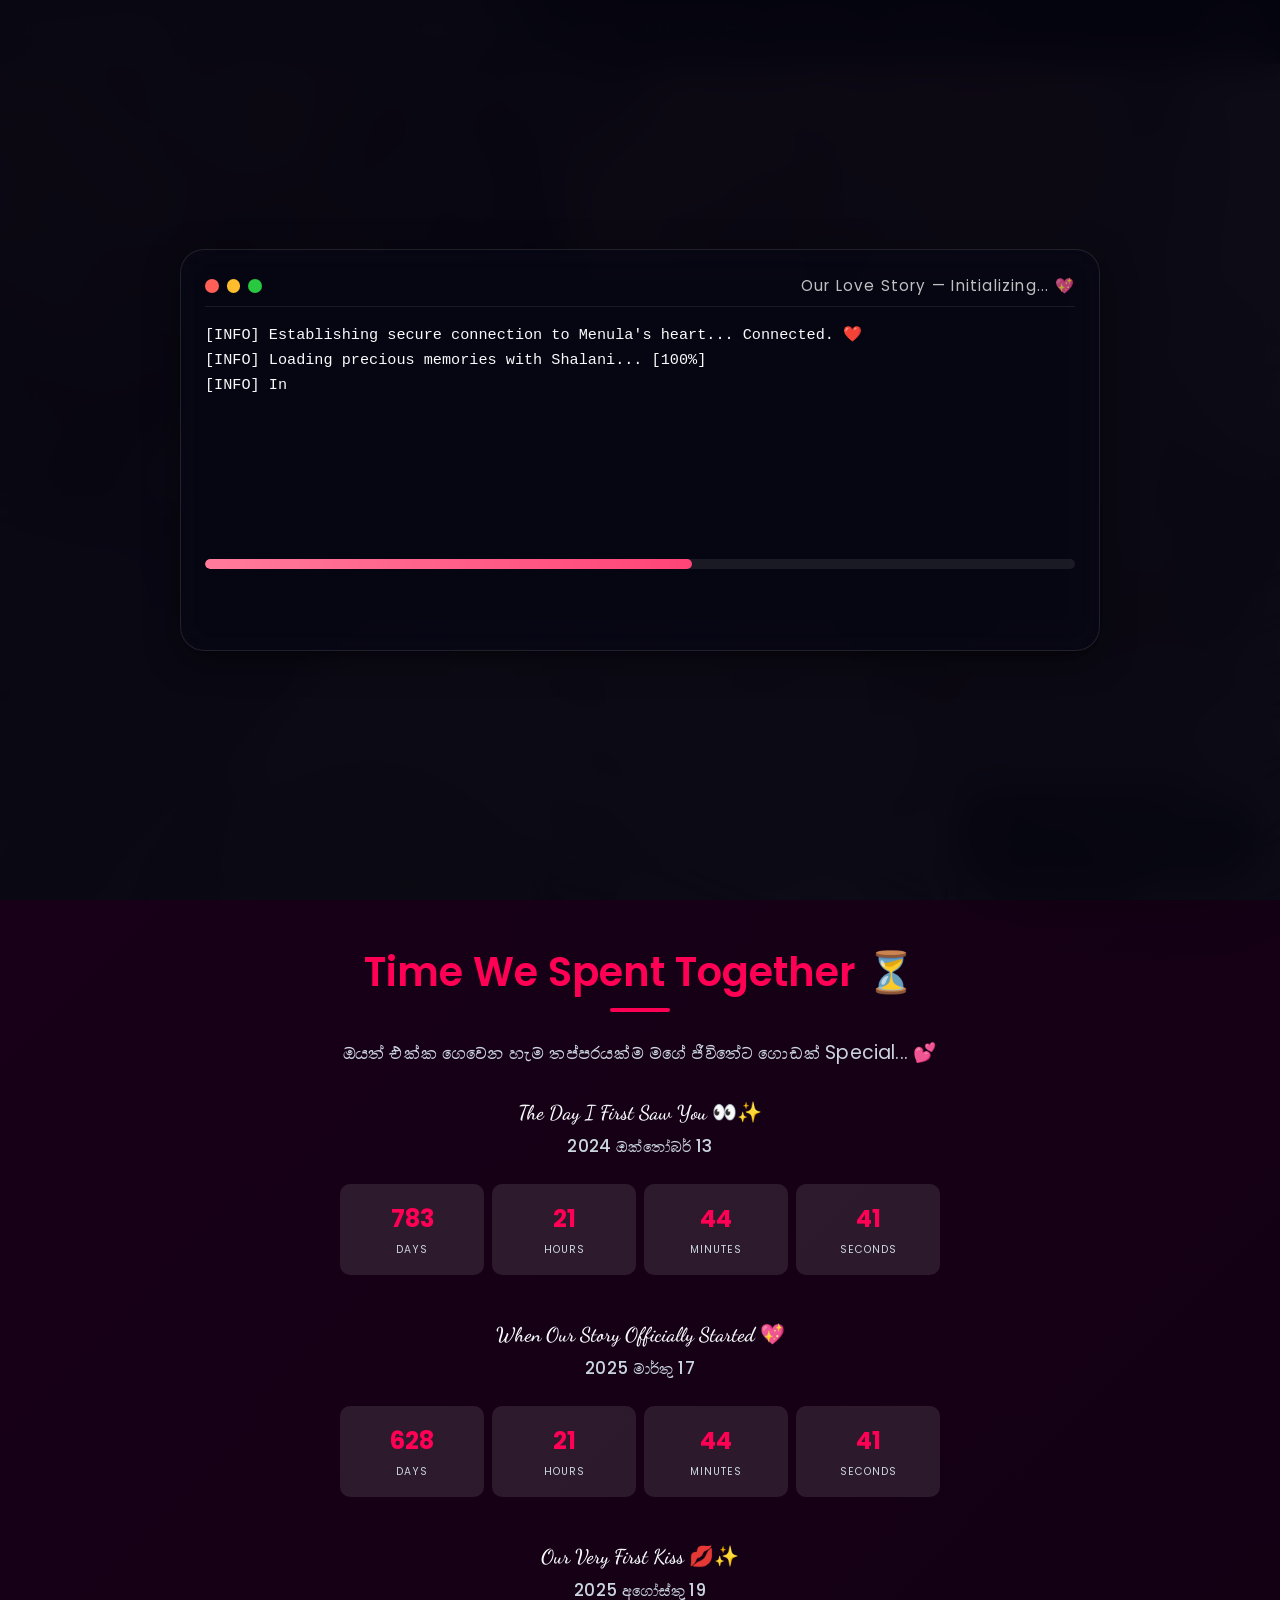
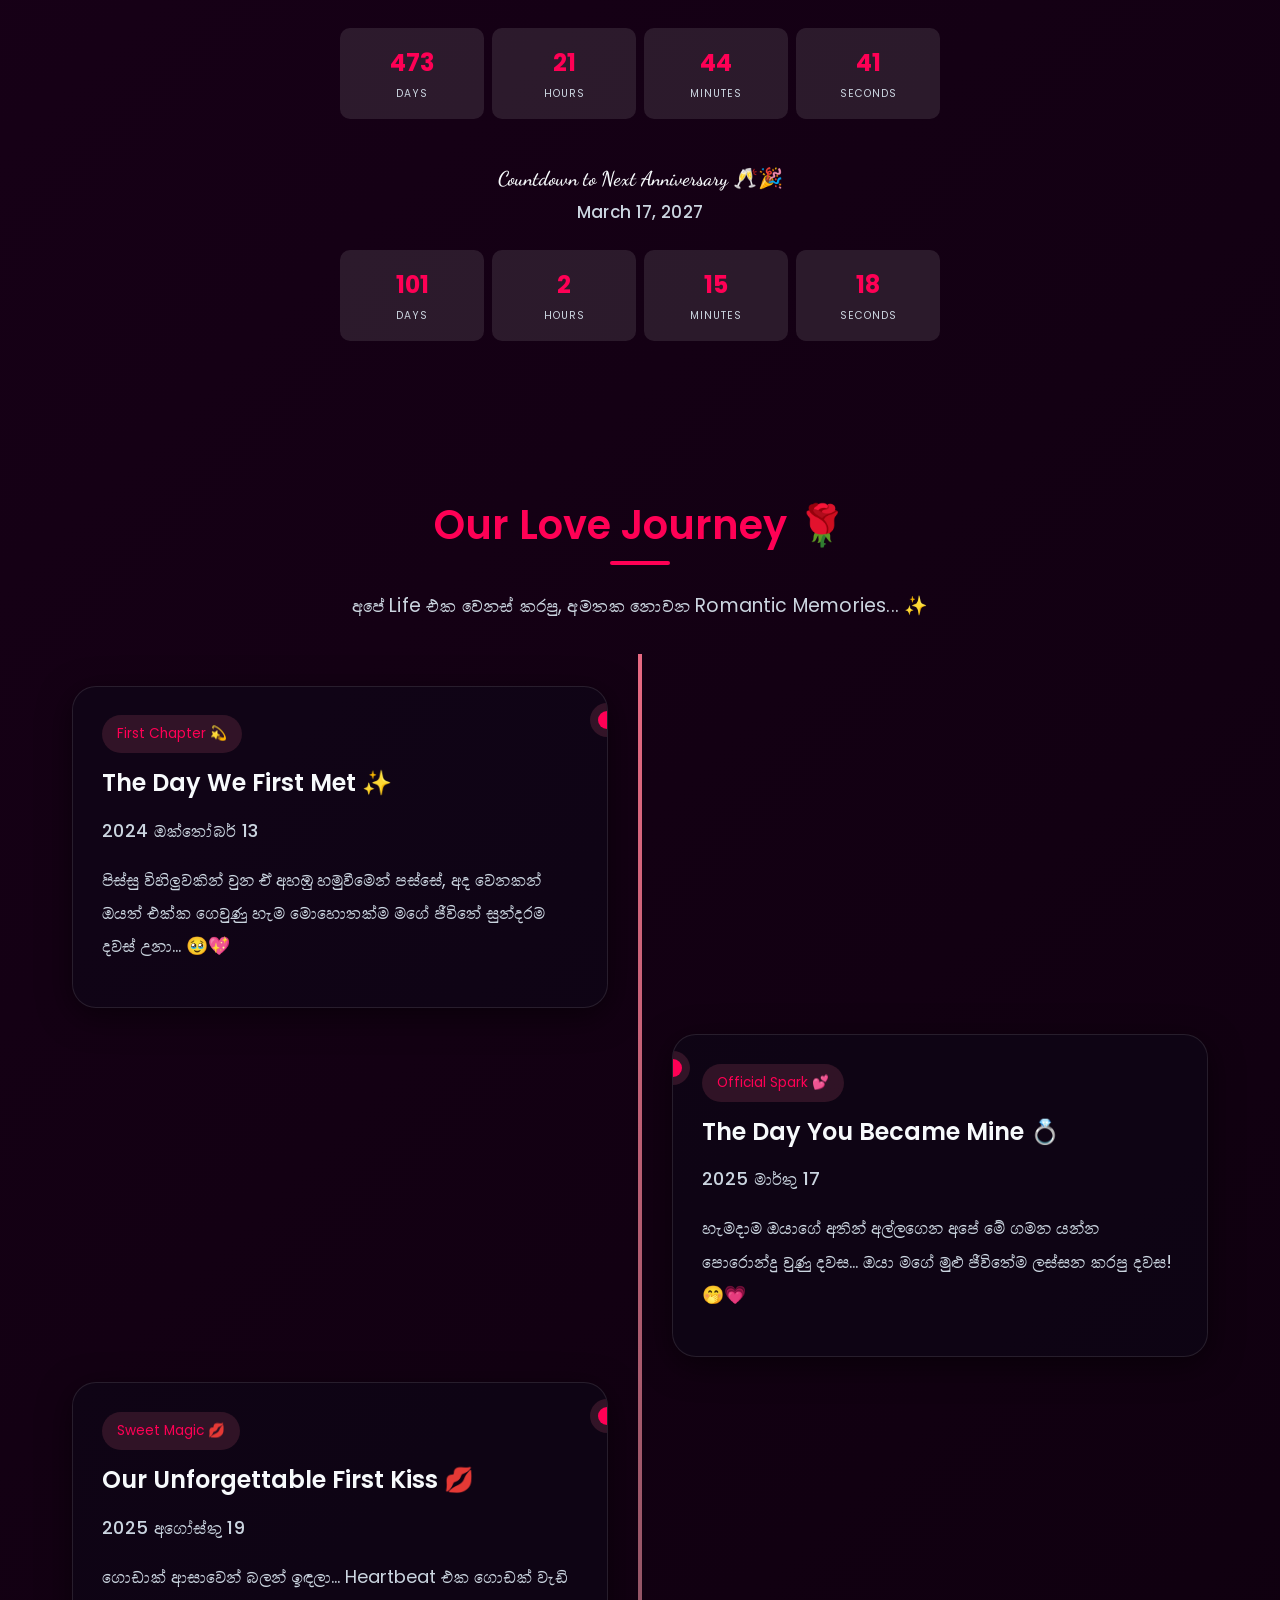
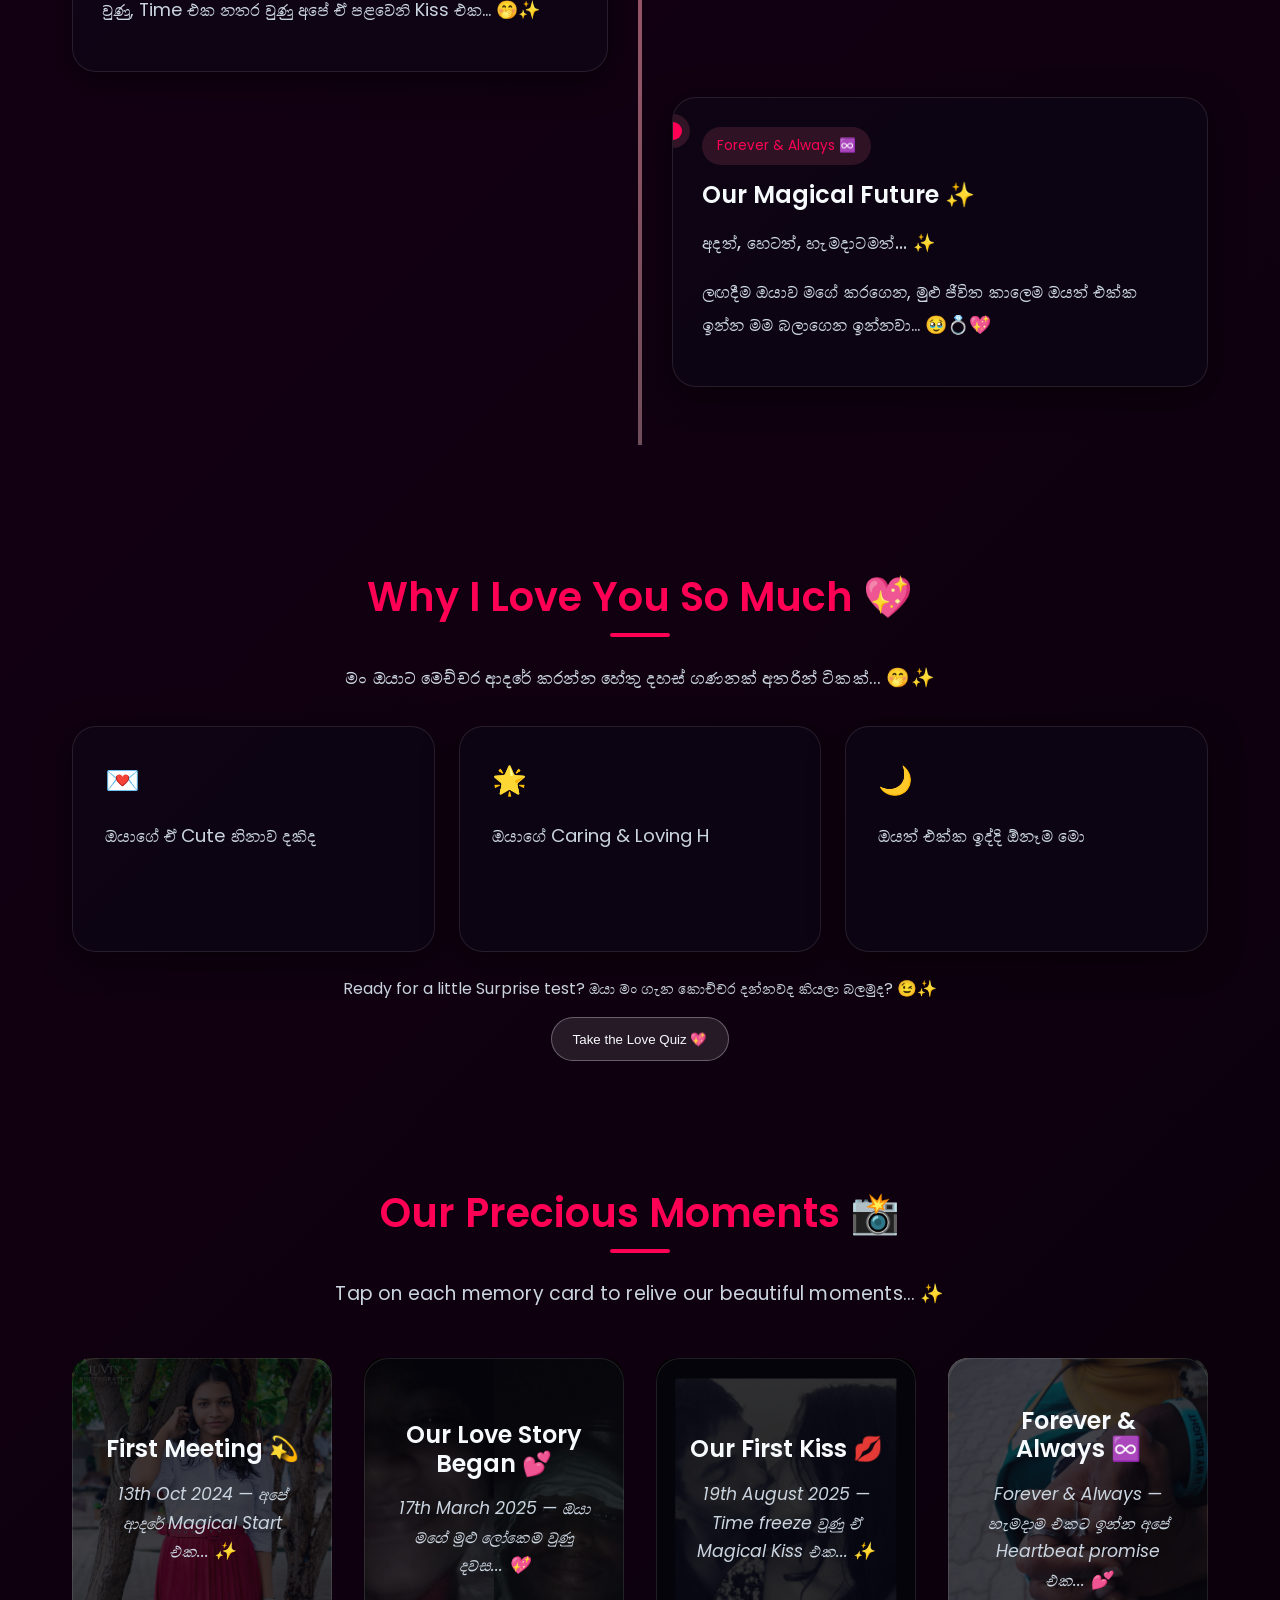
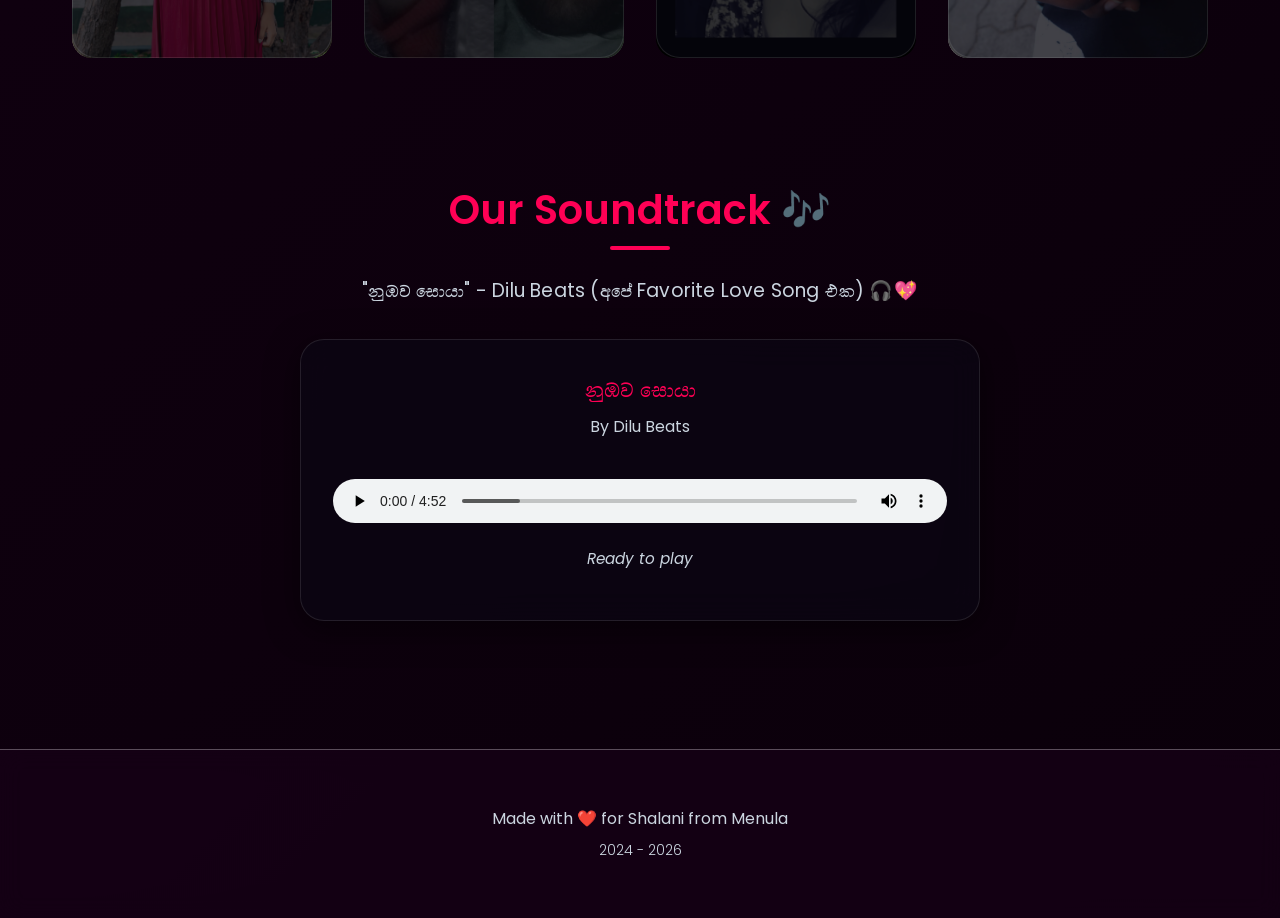
==== commit 64408c6f: "Final" ====
--- a/index.html
+++ b/index.html
@@ -294,6 +294,36 @@
         </div>
     </div>
 
+    <!-- Festive Celebration Canvas -->
+    <canvas id="celebration-canvas" class="celebration-canvas"></canvas>
+
+    <!-- Surprise Secret Note Modal -->
+    <div id="secret-note-modal" class="secret-note-modal" aria-hidden="true" role="dialog" aria-modal="true">
+        <div class="secret-note-backdrop"></div>
+        <div class="secret-note-panel glass-panel">
+            <button id="secret-note-close-btn" class="modal-close" aria-label="Close secret note">×</button>
+            <div class="secret-note-header">
+                <div class="secret-badge-icon">💌✨</div>
+                <h3 class="secret-title romantic-heading-small">Secret Note For You 💕</h3>
+                <p class="secret-subtitle">හැමදාමත් වගේ ඔයා දිනුම් 🥹💖</p>
+            </div>
+            <div class="secret-note-body">
+                <div class="secret-note-message">
+                    <p class="secret-quote">"මගෙ හදවතේ හැම කොනකම ඉන්නෙ ඔයා විතරයි... ඔයා තමයි මගෙ ලෝකෙම, මගෙ සතුට, මගෙ
+                        හුස්ම... අපි එකට ඉන්න හැම මොහොතක්ම මට හරි වටිනවා. මං ඔයාට හැමදාමත් ආදරෙයි, මං ඔයාව මගේ පණ වගේ
+                        බලාගන්නවා... 💍✨💖"</p>
+                </div>
+                <div class="secret-note-signature">
+                    <span class="heart-pulse">❤️</span>
+                    <span>Forever Yours, Menula</span>
+                </div>
+            </div>
+            <div class="secret-note-footer">
+                <button id="secret-note-accept-btn" class="btn-romantic">Keep in My Heart Forever 💖</button>
+            </div>
+        </div>
+    </div>
+
     <!-- Footer -->
     <footer class="footer">
         <p>Made with ❤️ for Shalani from Menula</p>
--- a/style.css
+++ b/style.css
@@ -21,9 +21,10 @@
 
 :root {
     --nav-height: 64px;
-    --font-sinhala-romantic: 'Maname', serif;
-    --font-main: 'Poppins', var(--font-sinhala-romantic), sans-serif;
-    --font-handwriting: 'Dancing Script', var(--font-sinhala-romantic), cursive;
+    --font-emoji: 'Apple Color Emoji', 'Segoe UI Emoji', 'Segoe UI Symbol', 'Noto Color Emoji', 'Android Emoji', sans-serif;
+    --font-sinhala-romantic: 'Maname', 'Noto Serif Sinhala', 'Iskoola Pota', 'FMAbhaya', serif;
+    --font-main: 'Poppins', -apple-system, BlinkMacSystemFont, 'Segoe UI', Roboto, 'Noto Sans Sinhala', 'Iskoola Pota', 'Helvetica Neue', Arial, var(--font-sinhala-romantic), var(--font-emoji), sans-serif;
+    --font-handwriting: 'Dancing Script', 'Caveat', 'Great Vibes', 'Brush Script MT', var(--font-sinhala-romantic), var(--font-emoji), cursive;
 }
 
 body {
@@ -1136,44 +1137,93 @@
     margin-top: 1.5rem;
 }
 
+/* Festive Celebration Canvas */
+.celebration-canvas {
+    position: fixed;
+    top: 0;
+    left: 0;
+    width: 100vw;
+    height: 100vh;
+    z-index: 9999;
+    pointer-events: none;
+    display: none;
+}
+
+.celebration-canvas.active {
+    display: block;
+}
+
+/* Quiz Modal */
 .quiz-modal {
     position: fixed;
     inset: 0;
     z-index: 9998;
-    background: rgba(1, 1, 10, 0.9);
-    display: none;
+    background: rgba(1, 1, 10, 0.88);
+    display: flex;
     align-items: center;
     justify-content: center;
-    padding: 2rem;
+    padding: 1.5rem;
+    opacity: 0;
+    visibility: hidden;
+    pointer-events: none;
+    transition: opacity 0.35s ease, visibility 0.35s ease;
+    backdrop-filter: blur(8px);
+    -webkit-backdrop-filter: blur(8px);
 }
 
 .quiz-modal.active {
-    display: flex;
+    opacity: 1;
+    visibility: visible;
+    pointer-events: auto;
+}
+
+.quiz-modal.closing {
+    opacity: 0 !important;
+    pointer-events: none;
 }
 
 .quiz-panel {
     width: min(720px, 100%);
-    padding: 2rem;
+    padding: 2.2rem 2rem;
     position: relative;
-    border-radius: 30px;
-    background: rgba(10, 10, 25, 0.95);
-    box-shadow: 0 32px 90px rgba(0, 0, 0, 0.45);
+    border-radius: 28px;
+    background: rgba(12, 10, 24, 0.96);
+    border: 1px solid rgba(255, 117, 143, 0.3);
+    box-shadow: 0 32px 90px rgba(0, 0, 0, 0.55), 0 0 25px rgba(255, 117, 143, 0.12);
+    transform: scale(0.94) translateY(15px);
+    transition: transform 0.35s cubic-bezier(0.34, 1.56, 0.64, 1);
+}
+
+.quiz-modal.active .quiz-panel {
+    transform: scale(1) translateY(0);
+}
+
+.quiz-modal.closing .quiz-panel {
+    transform: scale(0.92) translateY(10px);
 }
 
 .modal-close {
     position: absolute;
     top: 1rem;
-    right: 1rem;
+    right: 1.2rem;
     border: none;
     background: transparent;
     color: #ffffff;
     font-size: 2rem;
     cursor: pointer;
     line-height: 1;
+    opacity: 0.8;
+    transition: opacity 0.2s ease, transform 0.2s ease;
+}
+
+.modal-close:hover {
+    opacity: 1;
+    transform: scale(1.15) rotate(90deg);
 }
 
 .quiz-header h3 {
     margin-bottom: 0.5rem;
+    color: var(--primary-color);
 }
 
 .quiz-content {
@@ -1189,35 +1239,173 @@
 }
 
 .quiz-button {
-    padding: 0.95rem 1rem;
+    padding: 1rem 1.2rem;
     border-radius: 16px;
     border: 1px solid rgba(255, 255, 255, 0.15);
     background: rgba(255, 255, 255, 0.08);
     color: #fff;
+    font-weight: 500;
+    cursor: pointer;
+    text-align: left;
+    transition: background 0.2s ease, transform 0.2s ease, border-color 0.2s ease;
+}
+
+.quiz-button:hover,
+.quiz-button:focus {
+    background: rgba(255, 117, 143, 0.18);
+    border-color: rgba(255, 117, 143, 0.5);
+    transform: translateY(-2px);
+}
+
+.quiz-result {
+    margin-top: 1.25rem;
+    color: var(--text-light);
+    min-height: 2rem;
+    font-weight: 500;
+}
+
+/* ==========================================
+ * Surprise Secret Note Popup / Modal
+ * ========================================== */
+.secret-note-modal {
+    position: fixed;
+    inset: 0;
+    z-index: 10000;
+    display: flex;
+    align-items: center;
+    justify-content: center;
+    padding: 1.5rem;
+    opacity: 0;
+    visibility: hidden;
+    pointer-events: none;
+    transition: opacity 0.4s cubic-bezier(0.16, 1, 0.3, 1), visibility 0.4s ease;
+}
+
+.secret-note-modal.active {
+    opacity: 1;
+    visibility: visible;
+    pointer-events: auto;
+}
+
+.secret-note-modal.closing {
+    opacity: 0 !important;
+    pointer-events: none;
+    transition: opacity 0.3s ease;
+}
+
+.secret-note-backdrop {
+    position: absolute;
+    inset: 0;
+    background: rgba(5, 5, 18, 0.88);
+    backdrop-filter: blur(12px);
+    -webkit-backdrop-filter: blur(12px);
+}
+
+.secret-note-panel {
+    position: relative;
+    z-index: 2;
+    width: min(640px, 100%);
+    max-height: 90vh;
+    overflow-y: auto;
+    padding: 2.5rem 2rem;
+    border-radius: 32px;
+    background: linear-gradient(145deg, rgba(25, 12, 35, 0.96), rgba(12, 8, 22, 0.98));
+    border: 1.5px solid rgba(255, 117, 143, 0.5);
+    box-shadow: 0 24px 80px rgba(255, 75, 130, 0.3), 0 0 40px rgba(255, 117, 143, 0.2);
+    transform: scale(0.82) translateY(30px);
+    transition: transform 0.5s cubic-bezier(0.34, 1.56, 0.64, 1), box-shadow 0.4s ease;
+    text-align: center;
+}
+
+.secret-note-modal.active .secret-note-panel {
+    transform: scale(1) translateY(0);
+}
+
+.secret-note-modal.closing .secret-note-panel {
+    transform: scale(0.88) translateY(15px);
+}
+
+.secret-badge-icon {
+    font-size: 3rem;
+    margin-bottom: 0.5rem;
+    animation: heart-beat 1.5s infinite ease-in-out;
+    display: inline-block;
+}
+
+.romantic-heading-small {
+    font-family: var(--font-handwriting);
+    font-size: 2.2rem;
+    font-weight: 700;
+    background: linear-gradient(135deg, #ff758f, #ffccd5, #ff4d6d);
+    -webkit-background-clip: text;
+    -webkit-text-fill-color: transparent;
+    background-clip: text;
+    color: var(--primary-color);
+    margin-bottom: 0.5rem;
+}
+
+.secret-subtitle {
+    font-size: 1.02rem;
+    color: var(--text-light);
+    margin-bottom: 1.5rem;
+    line-height: 1.6;
+}
+
+.secret-note-body {
+    background: rgba(255, 117, 143, 0.08);
+    border: 1px solid rgba(255, 117, 143, 0.25);
+    border-radius: 24px;
+    padding: 2rem 1.75rem;
+    margin-bottom: 1.75rem;
+    box-shadow: inset 0 0 20px rgba(255, 117, 143, 0.05);
+    position: relative;
+}
+
+.secret-quote {
+    font-family: var(--font-main);
+    font-size: 1.18rem;
+    line-height: 1.85;
+    color: #fff;
+    font-style: italic;
+    letter-spacing: 0.01em;
+    text-shadow: 0 1px 8px rgba(0, 0, 0, 0.5);
+    margin-bottom: 1.25rem;
+}
+
+.secret-note-signature {
+    display: flex;
+    align-items: center;
+    justify-content: center;
+    gap: 0.5rem;
+    font-family: var(--font-handwriting);
+    font-size: 1.45rem;
+    color: var(--primary-light);
+    font-weight: 700;
+}
+
+.heart-pulse {
+    display: inline-block;
+    animation: heart-beat 1.2s infinite ease-in-out;
+}
+
+.btn-romantic {
+    background: linear-gradient(135deg, #ff4d6d, #ff758f);
+    color: #ffffff;
+    border: none;
+    padding: 0.95rem 2.2rem;
+    border-radius: 999px;
+    font-size: 1.05rem;
     font-weight: 600;
     cursor: pointer;
-    transition: background 0.2s ease, transform 0.2s ease;
-}
-
-.quiz-button:hover,
-.quiz-button:focus {
-    background: rgba(255, 255, 255, 0.16);
-    transform: translateY(-2px);
-}
-
-.quiz-result {
-    margin-top: 1.5rem;
-    color: var(--text-light);
-    min-height: 3rem;
-}
-
-.secret-note {
-    margin-top: 1.5rem;
-    padding: 1.5rem;
-    border-radius: 22px;
-    background: rgba(255, 117, 143, 0.12);
-    border: 1px solid rgba(255, 117, 143, 0.25);
-    color: #fff;
+    box-shadow: 0 8px 25px rgba(255, 77, 109, 0.4);
+    transition: transform 0.25s ease, box-shadow 0.25s ease, filter 0.25s ease;
+    letter-spacing: 0.02em;
+}
+
+.btn-romantic:hover {
+    transform: translateY(-3px) scale(1.03);
+    box-shadow: 0 12px 30px rgba(255, 77, 109, 0.6);
+    filter: brightness(1.08);
 }
 
 @media (max-width: 968px) {
@@ -1240,6 +1428,25 @@
 }
 
 @media (max-width: 768px) {
+    /* Hide the rose-colored vertical connecting line on Mobile View */
+    .timeline-line {
+        display: none !important;
+    }
+
+    /* Hide the timeline item connector dot on mobile to prevent disconnected floating dots */
+    .timeline-item::before {
+        display: none !important;
+    }
+
+    .timeline-wrapper {
+        padding: 1rem 0;
+    }
+
+    .timeline-item {
+        width: 100% !important;
+        margin: 0 0 1.25rem 0 !important;
+        padding: 1.5rem 1.2rem !important;
+    }
 
     /* Floating audio widget — full-width pill at bottom */
     .audio-control-widget {
@@ -1283,6 +1490,29 @@
     .theme-toggle-btn {
         display: none;
     }
+
+    .secret-note-panel {
+        padding: 1.8rem 1.2rem;
+        border-radius: 24px;
+    }
+
+    .romantic-heading-small {
+        font-size: 1.75rem;
+    }
+
+    .secret-quote {
+        font-size: 1.05rem;
+        line-height: 1.7;
+    }
+
+    .secret-note-signature {
+        font-size: 1.25rem;
+    }
+
+    .quiz-panel {
+        padding: 1.8rem 1.2rem;
+        border-radius: 24px;
+    }
 }
 
 /* Extra-small screens (< 400px) */
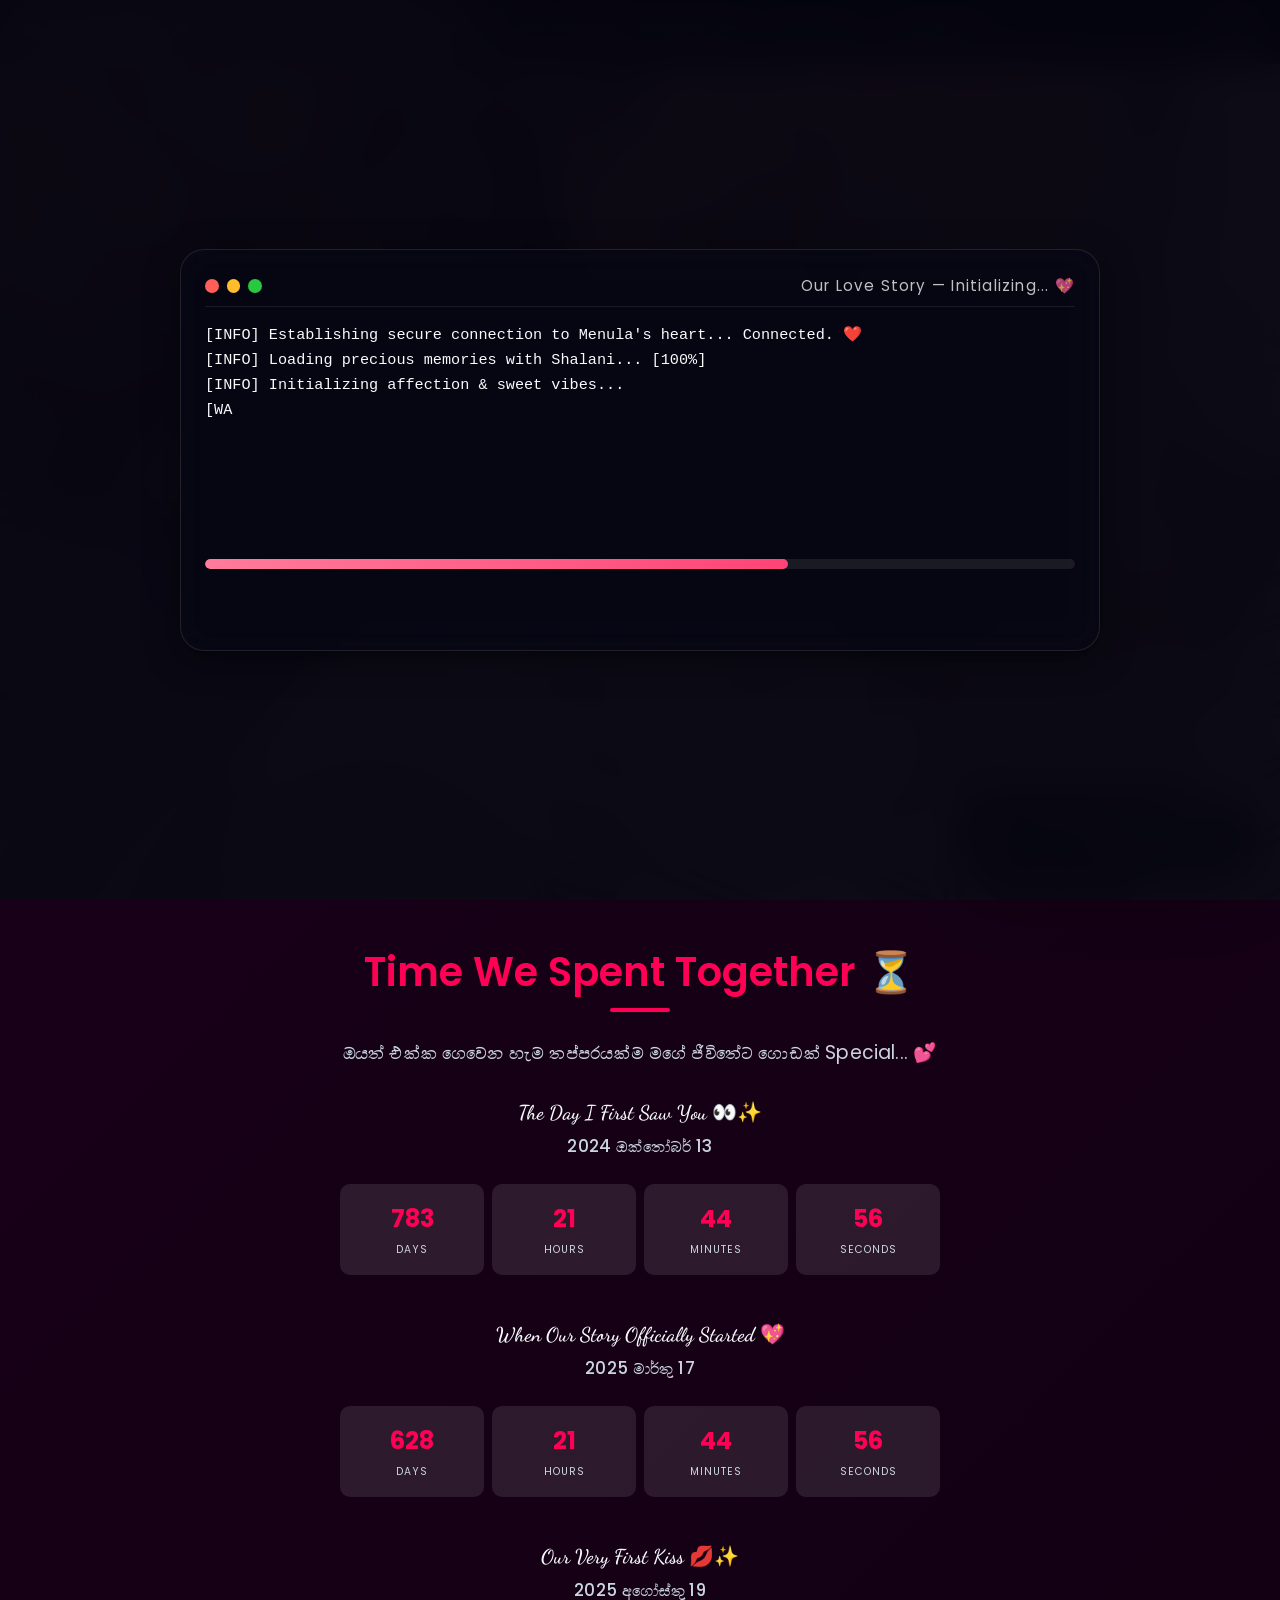
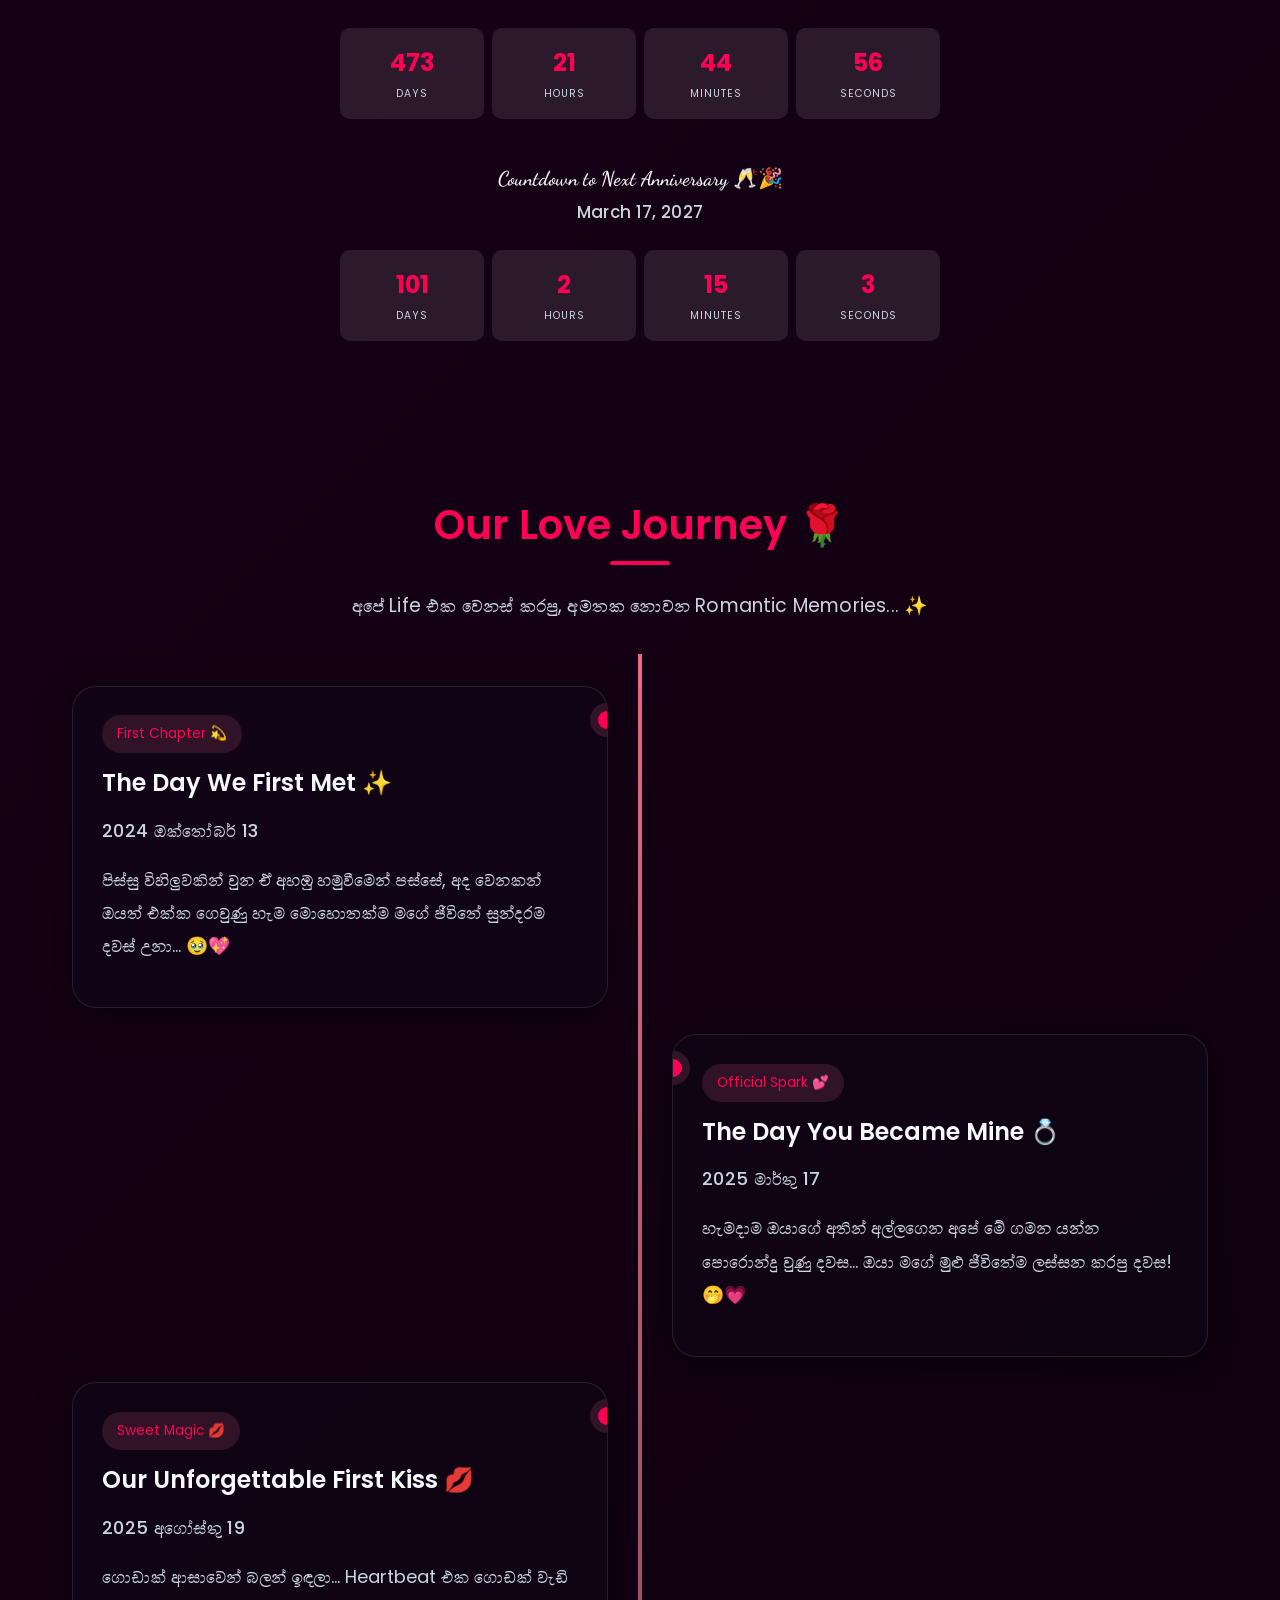
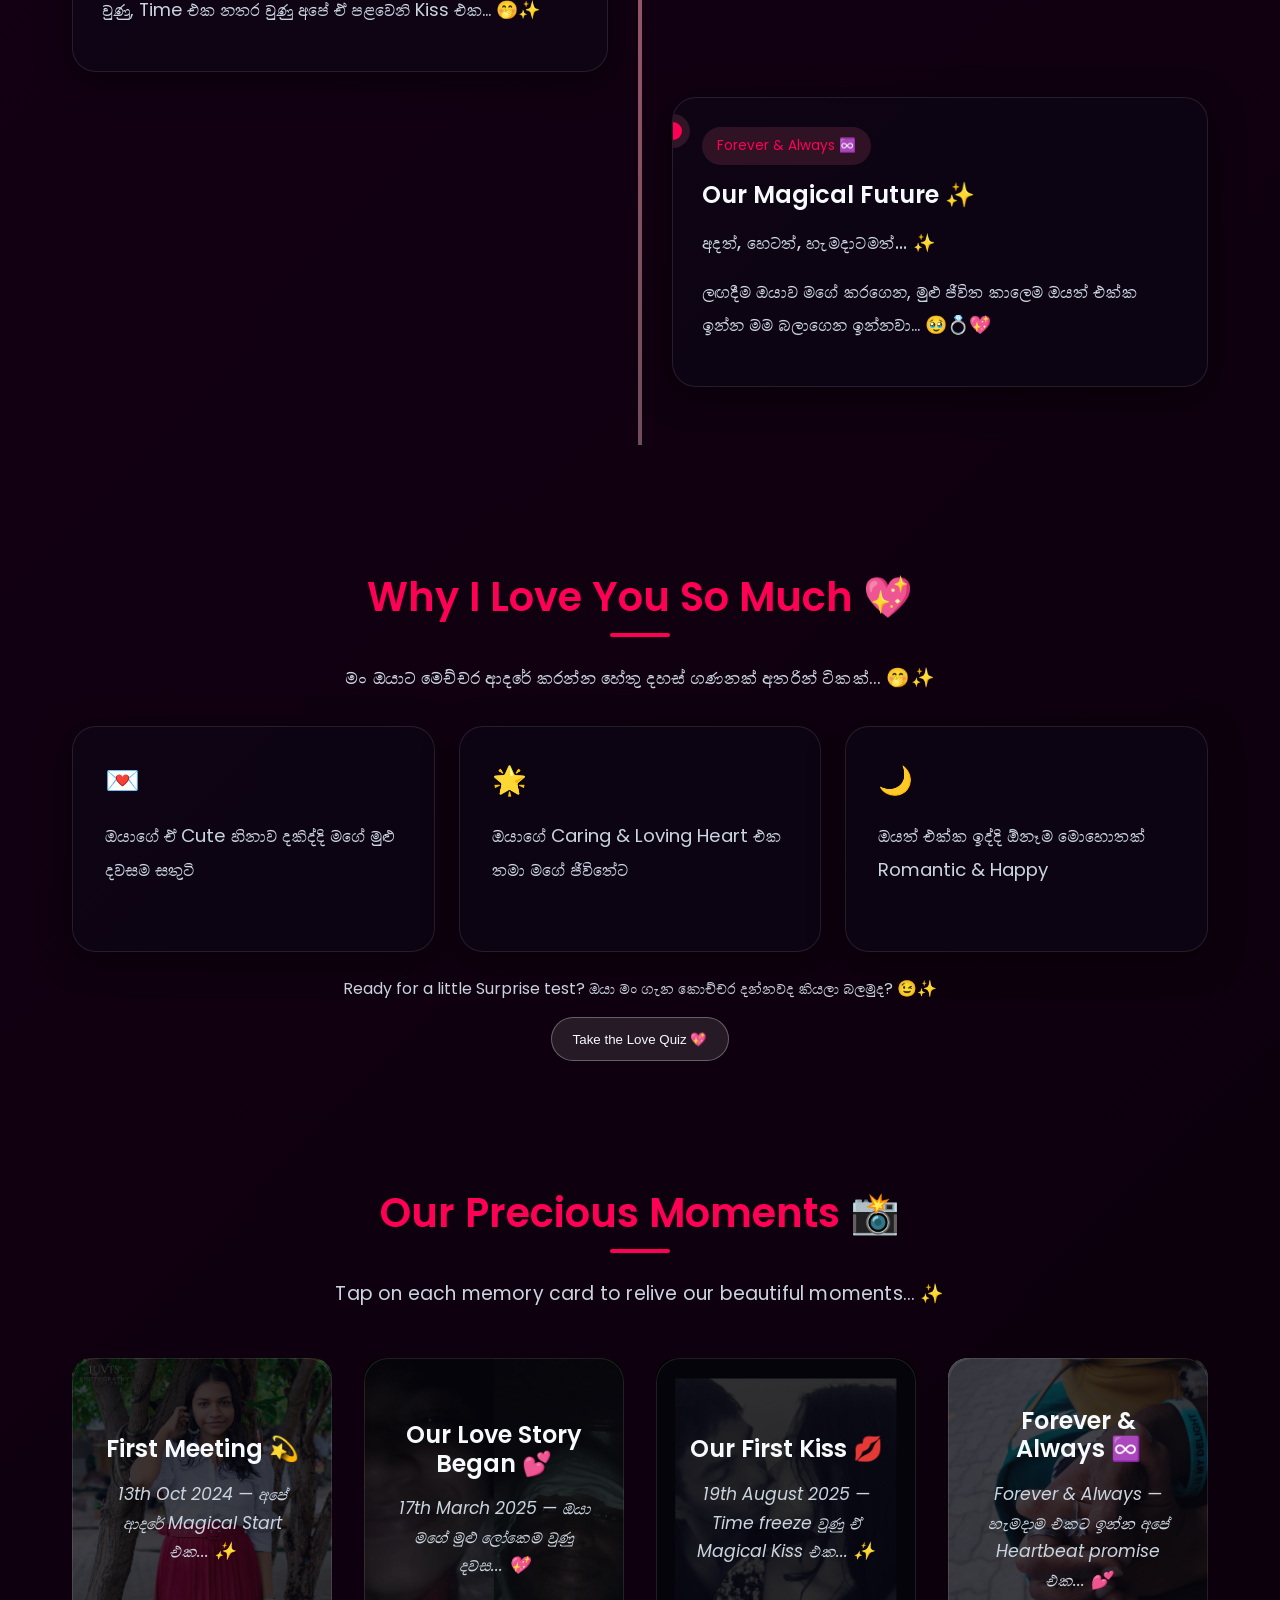
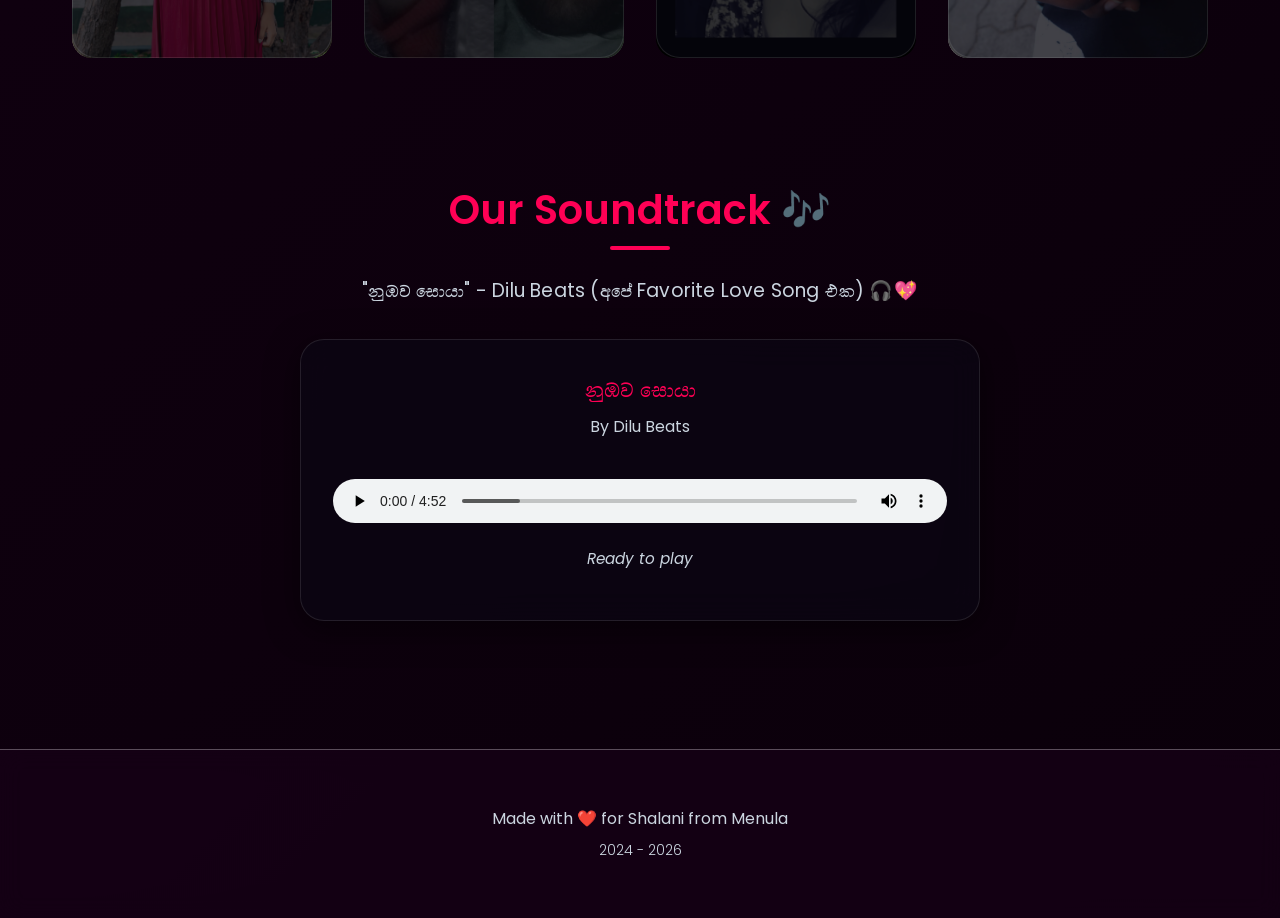
==== commit fbb631cd: "refactor: remove empty file list from commit message prompt" ====
--- a/index.html
+++ b/index.html
@@ -9,11 +9,11 @@
     <meta name="theme-color" content="#ff758f">
 
     <!-- Favicon -->
-    <link rel="icon" type="image/x-icon" href="favicon.ico">
-    <link rel="icon" type="image/svg+xml" href="favicon.svg">
-    <link rel="icon" type="image/png" sizes="32x32" href="favicon-32x32.png">
-    <link rel="icon" type="image/png" sizes="16x16" href="favicon-16x16.png">
-    <link rel="apple-touch-icon" sizes="180x180" href="apple-touch-icon.png">
+    <link rel="icon" type="image/x-icon" href="assets/favicons/favicon.ico">
+    <link rel="icon" type="image/svg+xml" href="assets/favicons/favicon.svg">
+    <link rel="icon" type="image/png" sizes="32x32" href="assets/favicons/favicon-32x32.png">
+    <link rel="icon" type="image/png" sizes="16x16" href="assets/favicons/favicon-16x16.png">
+    <link rel="apple-touch-icon" sizes="180x180" href="assets/favicons/apple-touch-icon.png">
 
     <title>Our Love Story ✨ | මතකයන්</title>
 
@@ -27,7 +27,7 @@
     <!-- Styles -->
     <link rel="stylesheet" href="assets/css/theme.css">
     <link rel="stylesheet" href="assets/css/animations.css">
-    <link rel="stylesheet" href="style.css">
+    <link rel="stylesheet" href="assets/css/style.css">
 </head>
 
 <body>
@@ -340,7 +340,7 @@
     <script src="assets/js/love-counter.js"></script>
 
     <!-- Main App -->
-    <script src="app.js"></script>
+    <script src="assets/js/app.js"></script>
 </body>
 
 </html>
--- a/assets/css/animations.css
+++ b/assets/css/animations.css
@@ -1,54 +1,50 @@
 /**
  * ==========================================
- * Liquid Effects & Advanced Animations
+ * Liquid Effects & Advanced Animations (Optimized)
  * ==========================================
  */
 
-/* SVG Blob Morphing */
+/* SVG Blob Morphing - Compositor-friendly transform */
 .blob-shape {
     border-radius: 42% 58% 70% 30% / 45% 45% 55% 55%;
-    animation: morphing 10s infinite ease-in-out alternate;
+    will-change: transform;
+    animation: morphing 14s infinite ease-in-out alternate;
 }
 
 @keyframes morphing {
     0% {
-        border-radius: 42% 58% 70% 30% / 45% 45% 55% 55%;
-    }
-    25% {
-        border-radius: 70% 30% 52% 48% / 60% 40% 60% 40%;
+        transform: scale(1) rotate(0deg);
     }
     50% {
-        border-radius: 52% 48% 30% 70% / 50% 50% 50% 50%;
-    }
-    75% {
-        border-radius: 30% 70% 70% 30% / 40% 60% 40% 60%;
+        transform: scale(1.06, 0.96) rotate(180deg);
     }
     100% {
-        border-radius: 42% 58% 70% 30% / 45% 45% 55% 55%;
+        transform: scale(0.96, 1.05) rotate(360deg);
     }
 }
 
 /* Gentle Float Animation */
 @keyframes float {
     0%, 100% {
-        transform: translateY(0px);
+        transform: translate3d(0, 0, 0);
     }
     50% {
-        transform: translateY(-20px);
+        transform: translate3d(0, -14px, 0);
     }
 }
 
 .float {
+    will-change: transform;
     animation: float 6s ease-in-out infinite;
 }
 
-/* Glow Pulse */
+/* Glow Pulse - Lightweight */
 @keyframes glow-pulse {
     0%, 100% {
-        box-shadow: 0 0 5px rgba(255, 117, 143, 0.5);
+        box-shadow: 0 0 8px rgba(255, 117, 143, 0.4);
     }
     50% {
-        box-shadow: 0 0 20px rgba(255, 117, 143, 0.8);
+        box-shadow: 0 0 18px rgba(255, 117, 143, 0.7);
     }
 }
 
@@ -60,53 +56,55 @@
 @keyframes fade-in {
     from {
         opacity: 0;
+        transform: translate3d(0, 15px, 0);
     }
     to {
         opacity: 1;
+        transform: translate3d(0, 0, 0);
     }
 }
 
 .fade-in {
-    animation: fade-in 0.6s ease-out forwards;
+    animation: fade-in 0.5s ease-out forwards;
 }
 
 /* Slide In From Left */
 @keyframes slide-in-left {
     from {
         opacity: 0;
-        transform: translateX(-30px);
+        transform: translate3d(-25px, 0, 0);
     }
     to {
         opacity: 1;
-        transform: translateX(0);
+        transform: translate3d(0, 0, 0);
     }
 }
 
 .slide-in-left {
-    animation: slide-in-left 0.6s ease-out forwards;
+    animation: slide-in-left 0.5s ease-out forwards;
 }
 
 /* Slide In From Right */
 @keyframes slide-in-right {
     from {
         opacity: 0;
-        transform: translateX(30px);
+        transform: translate3d(25px, 0, 0);
     }
     to {
         opacity: 1;
-        transform: translateX(0);
+        transform: translate3d(0, 0, 0);
     }
 }
 
 .slide-in-right {
-    animation: slide-in-right 0.6s ease-out forwards;
+    animation: slide-in-right 0.5s ease-out forwards;
 }
 
 /* Scale In */
 @keyframes scale-in {
     from {
         opacity: 0;
-        transform: scale(0.95);
+        transform: scale(0.96);
     }
     to {
         opacity: 1;
@@ -115,34 +113,44 @@
 }
 
 .scale-in {
-    animation: scale-in 0.4s ease-out forwards;
+    animation: scale-in 0.35s ease-out forwards;
 }
 
 /* Heart Beat */
 @keyframes heart-beat {
     0%, 100% {
-        transform: scale(1);
+        transform: scale3d(1, 1, 1);
     }
     25% {
-        transform: scale(1.1);
+        transform: scale3d(1.12, 1.12, 1);
     }
     50% {
-        transform: scale(1);
+        transform: scale3d(1, 1, 1);
     }
 }
 
 .heart-beat {
-    animation: heart-beat 0.6s ease-in-out;
+    animation: heart-beat 0.8s ease-in-out;
 }
 
 /* Stagger Animation Helper */
-.stagger-1 { animation-delay: 0.1s; }
-.stagger-2 { animation-delay: 0.2s; }
-.stagger-3 { animation-delay: 0.3s; }
-.stagger-4 { animation-delay: 0.4s; }
-.stagger-5 { animation-delay: 0.5s; }
+.stagger-1 { animation-delay: 0.08s; }
+.stagger-2 { animation-delay: 0.16s; }
+.stagger-3 { animation-delay: 0.24s; }
+.stagger-4 { animation-delay: 0.32s; }
+.stagger-5 { animation-delay: 0.4s; }
 
 /* Smooth Scroll Behavior */
 html {
     scroll-behavior: smooth;
 }
+
+/* Reduced Motion Override */
+@media (prefers-reduced-motion: reduce) {
+    *, ::before, ::after {
+        animation-duration: 0.01ms !important;
+        animation-iteration-count: 1 !important;
+        transition-duration: 0.01ms !important;
+        scroll-behavior: auto !important;
+    }
+}
--- a/assets/css/style.css
+++ b/assets/css/style.css
@@ -0,0 +1,1608 @@
+/**
+ * ==========================================
+ * Global Styles
+ * ==========================================
+ * 
+ * Main stylesheet for Shalani's Memory Lane
+ */
+
+/* Base Styles */
+* {
+    margin: 0;
+    padding: 0;
+    box-sizing: border-box;
+}
+
+html {
+    scroll-behavior: smooth;
+    -webkit-font-smoothing: antialiased;
+    -moz-osx-font-smoothing: grayscale;
+}
+
+:root {
+    --nav-height: 64px;
+    --font-emoji: 'Apple Color Emoji', 'Segoe UI Emoji', 'Segoe UI Symbol', 'Noto Color Emoji', 'Android Emoji', sans-serif;
+    --font-sinhala-romantic: 'Maname', 'Noto Serif Sinhala', 'Iskoola Pota', 'FMAbhaya', serif;
+    --font-main: 'Poppins', -apple-system, BlinkMacSystemFont, 'Segoe UI', Roboto, 'Noto Sans Sinhala', 'Iskoola Pota', 'Helvetica Neue', Arial, var(--font-sinhala-romantic), var(--font-emoji), sans-serif;
+    --font-handwriting: 'Dancing Script', 'Caveat', 'Great Vibes', 'Brush Script MT', var(--font-sinhala-romantic), var(--font-emoji), cursive;
+}
+
+body {
+    font-family: var(--font-main);
+    font-size: 1rem;
+    line-height: 1.6;
+    color: var(--text-main);
+    background: var(--bg-liquid);
+    overflow-x: hidden;
+    min-height: 100vh;
+    position: relative;
+    padding-top: var(--nav-height);
+}
+
+.site-nav {
+    position: fixed;
+    top: 0;
+    left: 0;
+    right: 0;
+    z-index: 20;
+    display: flex;
+    align-items: center;
+    justify-content: space-between;
+    gap: 1rem;
+    height: var(--nav-height);
+    padding: 0 1.5rem;
+    background: rgba(10, 10, 25, 0.65);
+    backdrop-filter: blur(18px);
+    border-bottom: 1px solid rgba(255, 255, 255, 0.1);
+}
+
+.nav-brand a {
+    color: var(--text-main);
+    text-decoration: none;
+    font-size: 1.1rem;
+    font-weight: 700;
+    letter-spacing: 0.3px;
+}
+
+.nav-links {
+    display: flex;
+    align-items: center;
+    gap: 1.15rem;
+}
+
+.nav-links a {
+    color: var(--text-light);
+    text-decoration: none;
+    font-size: 0.95rem;
+    text-transform: uppercase;
+    letter-spacing: 0.08em;
+    transition: color 0.25s ease;
+}
+
+.nav-links a:hover,
+.nav-links a:focus {
+    color: var(--primary-color);
+}
+
+.nav-toggle {
+    display: none;
+    border: none;
+    background: transparent;
+    cursor: pointer;
+    width: 2.2rem;
+    height: 2.2rem;
+    position: relative;
+    z-index: 25;
+}
+
+.nav-toggle span {
+    display: block;
+    width: 100%;
+    height: 3px;
+    margin-bottom: 5px;
+    background: var(--text-light);
+    border-radius: 999px;
+    transition: transform 0.25s ease, opacity 0.25s ease;
+}
+
+.nav-open .nav-links {
+    display: flex;
+    position: fixed;
+    top: var(--nav-height);
+    left: 0;
+    right: 0;
+    background: rgba(10, 10, 25, 0.92);
+    flex-direction: column;
+    align-items: center;
+    padding: 1rem 0 1.5rem;
+    gap: 1rem;
+    box-shadow: 0 20px 50px rgba(0, 0, 0, 0.25);
+}
+
+.nav-open .nav-toggle span:nth-child(1) {
+    transform: translateY(8px) rotate(45deg);
+}
+
+.nav-open .nav-toggle span:nth-child(2) {
+    opacity: 0;
+}
+
+.nav-open .nav-toggle span:nth-child(3) {
+    transform: translateY(-8px) rotate(-45deg);
+}
+
+section,
+header.hero {
+    scroll-margin-top: var(--nav-height);
+}
+
+.audio-player-container {
+    position: fixed;
+    max-width: 680px;
+    width: 100%;
+    margin: 2rem auto;
+    padding: 2.5rem 2rem;
+    border-radius: 28px;
+    min-height: auto;
+    display: flex;
+    flex-direction: column;
+    align-items: center;
+    justify-content: center;
+    gap: 1.5rem;
+    box-sizing: border-box;
+}
+
+.audio-player-container audio {
+    width: 100%;
+    max-width: 100%;
+    height: 44px;
+    display: block;
+    border-radius: 12px;
+}
+
+.audio-meta {
+    text-align: center;
+    width: 100%;
+}
+
+.audio-title {
+    font-size: 1.4rem;
+    color: var(--primary-color);
+    margin-bottom: 0.35rem;
+}
+
+.audio-artist {
+    font-size: 1rem;
+    color: var(--text-light);
+}
+
+.audio-actions {
+    display: flex;
+    gap: 1rem;
+    flex-wrap: wrap;
+    justify-content: center;
+}
+
+.audio-status {
+    color: var(--text-light);
+    font-size: 0.95rem;
+    font-style: italic;
+}
+
+.btn-secondary {
+    border: 1px solid rgba(255, 255, 255, 0.3);
+    background: rgba(255, 255, 255, 0.1);
+    color: var(--text-main);
+    padding: 0.85rem 1.3rem;
+    border-radius: 999px;
+    cursor: pointer;
+    transition: transform 0.2s ease, background 0.2s ease, border-color 0.2s ease;
+}
+
+.btn-secondary:hover,
+.btn-secondary:focus {
+    background: rgba(255, 255, 255, 0.18);
+    border-color: rgba(255, 255, 255, 0.5);
+    transform: translateY(-2px);
+}
+
+@media (max-width: 768px) {
+    .site-nav {
+        padding: 1rem 1rem;
+    }
+
+    .nav-toggle {
+        display: block;
+    }
+
+    .nav-links {
+        display: none;
+    }
+
+    .counter-section {
+        padding: 2rem 1rem;
+    }
+
+    .counter-display {
+        grid-template-columns: repeat(2, 1fr);
+    }
+
+    .audio-player-container {
+        padding: 1.25rem 0.85rem;
+        gap: 0.85rem;
+        margin: 1rem auto;
+        border-radius: 20px;
+        /* Ensure it doesn't overflow on narrow screens */
+        max-width: calc(100% - 1rem);
+    }
+
+    .audio-player-container audio {
+        width: 100%;
+        height: 44px;
+        /* Override any browser-specific min-width on controls */
+        min-width: 0;
+    }
+
+    .audio-title {
+        font-size: 1.15rem;
+    }
+
+    .audio-artist {
+        font-size: 0.88rem;
+    }
+
+    .audio-status {
+        font-size: 0.82rem;
+    }
+}
+
+/* Typography */
+h1,
+h2,
+h3,
+h4,
+h5,
+h6 {
+    font-weight: 600;
+    line-height: 1.2;
+    margin-bottom: 1rem;
+}
+
+.romantic-heading {
+    font-family: var(--font-handwriting);
+    font-size: 3.5rem;
+    font-weight: 700;
+    background: linear-gradient(135deg, var(--primary-color), var(--primary-light));
+    -webkit-background-clip: text;
+    -webkit-text-fill-color: transparent;
+    background-clip: text;
+    letter-spacing: -1px;
+}
+
+h2 {
+    font-size: 2.5rem;
+    color: var(--primary-color);
+}
+
+h3 {
+    font-size: 1.5rem;
+    color: var(--text-main);
+}
+
+p {
+    color: var(--text-light);
+    margin-bottom: 1rem;
+}
+
+/* Hero Section */
+.hero {
+    min-height: calc(100vh - var(--nav-height));
+    display: flex;
+    align-items: center;
+    justify-content: center;
+    text-align: center;
+    padding: 2rem;
+    position: relative;
+    z-index: 1;
+}
+
+.hero-overlay {
+    position: absolute;
+    top: 0;
+    left: 0;
+    width: 100%;
+    height: 100%;
+    background: rgba(0, 0, 0, 0.3);
+    z-index: 0;
+}
+
+.hero-content {
+    max-width: 800px;
+    position: relative;
+    z-index: 2;
+}
+
+.hero-subtitle {
+    font-size: 1.5rem;
+    color: var(--text-light);
+    margin-top: 1rem;
+    font-weight: 300;
+}
+
+/* Sections */
+section {
+    padding: 4rem 2rem;
+    max-width: 1200px;
+    margin: 0 auto;
+    z-index: 2;
+    position: relative;
+}
+
+.section-title {
+    text-align: center;
+    margin-bottom: 3rem;
+    position: relative;
+    padding-bottom: 1rem;
+}
+
+.section-title::after {
+    content: '';
+    position: absolute;
+    bottom: 0;
+    left: 50%;
+    transform: translateX(-50%);
+    width: 60px;
+    height: 4px;
+    background: var(--primary-color);
+    border-radius: 2px;
+}
+
+.section-subtitle {
+    text-align: center;
+    color: var(--text-light);
+    margin-top: -1.5rem;
+    margin-bottom: 2rem;
+}
+
+.liquid-bg-container {
+    position: fixed;
+    top: 0;
+    left: 0;
+    width: 100vw;
+    height: 100vh;
+    z-index: -2;
+    overflow: hidden;
+    pointer-events: none;
+}
+
+#particle-canvas {
+    position: fixed;
+    top: 0;
+    left: 0;
+    width: 100vw;
+    height: 100vh;
+    z-index: -1;
+    pointer-events: none;
+}
+
+.liquid-blob {
+    position: absolute;
+    border-radius: 50% 45% 60% 40% / 55% 40% 60% 45%;
+    filter: blur(35px);
+    will-change: transform;
+    animation: liquidMorph 16s ease-in-out infinite alternate;
+}
+
+.blob-pink {
+    top: -10%;
+    left: -10%;
+    width: 50vw;
+    height: 50vw;
+    background: linear-gradient(135deg, #ff9a9e 0%, #fecfef 100%);
+    animation-delay: 0s;
+}
+
+.blob-violet {
+    bottom: -20%;
+    right: -10%;
+    width: 60vw;
+    height: 60vw;
+    background: linear-gradient(135deg, #a18cd1 0%, #fbc2eb 100%);
+    animation-delay: -5s;
+}
+
+@keyframes liquidMorph {
+    0% {
+        transform: translate3d(0, 0, 0) rotate(0deg) scale3d(1, 1, 1);
+    }
+
+    50% {
+        transform: translate3d(4%, 6%, 0) rotate(45deg) scale3d(1.12, 1.05, 1);
+    }
+
+    100% {
+        transform: translate3d(-4%, -4%, 0) rotate(90deg) scale3d(0.92, 1.08, 1);
+    }
+}
+
+/* Timeline Section */
+.timeline-section {
+    background: transparent;
+}
+
+.timeline-container {
+    display: grid;
+    grid-template-columns: repeat(auto-fit, minmax(280px, 1fr));
+    top: var(--nav-height);
+    margin-bottom: 2rem;
+}
+
+.timeline-card {
+    background: var(--card-bg);
+    backdrop-filter: blur(12px);
+    -webkit-backdrop-filter: blur(12px);
+    border: 1px solid var(--card-border);
+    padding: 2rem;
+    border-radius: 20px;
+    text-align: center;
+    transition: transform 0.3s ease, box-shadow 0.3s ease;
+    cursor: pointer;
+}
+
+.timeline-card:hover {
+    transform: translateY(-10px);
+    box-shadow: 0 10px 40px rgba(255, 117, 143, 0.2);
+}
+
+.glass-panel {
+    background: rgba(255, 255, 255, 0.15);
+    backdrop-filter: blur(16px);
+    -webkit-backdrop-filter: blur(16px);
+    border: 1px solid rgba(255, 255, 255, 0.4);
+    border-radius: 24px;
+    box-shadow: 0 8px 32px 0 rgba(255, 105, 135, 0.15);
+    padding: 2rem;
+    z-index: 10;
+    position: relative;
+    overflow: hidden;
+    transition: transform 0.3s ease, box-shadow 0.3s ease, background 0.3s ease;
+}
+
+.glass-panel:hover {
+    transform: translateY(-5px);
+    box-shadow: 0 12px 40px 0 rgba(255, 105, 135, 0.25);
+    background: rgba(255, 255, 255, 0.2);
+}
+
+.theme-night .glass-panel {
+    background: rgba(10, 10, 25, 0.4);
+    border: 1px solid rgba(255, 255, 255, 0.1);
+    box-shadow: 0 8px 32px 0 rgba(0, 0, 0, 0.5);
+    color: #f1f1f1;
+}
+
+.bg-glass {
+    background: rgba(255, 255, 255, 0.15);
+    backdrop-filter: blur(16px);
+    -webkit-backdrop-filter: blur(16px);
+    border: 1px solid rgba(255, 255, 255, 0.4);
+    border-radius: 24px;
+    box-shadow: 0 8px 32px 0 rgba(255, 105, 135, 0.15);
+}
+
+.counter-wrapper h3 {
+    font-size: 1.25rem;
+    margin-bottom: 0.5rem;
+    font-family: 'Dancing Script', cursive;
+}
+
+.counter-date {
+    font-size: 1.05rem;
+    color: var(--text-light);
+    margin-bottom: 1.5rem;
+    font-weight: 500;
+}
+
+.counter-section {
+    padding: 3rem 2rem;
+    text-align: center;
+}
+
+.counter-display {
+    display: grid;
+    grid-template-columns: repeat(4, 1fr);
+    gap: 0.5rem;
+    max-width: 600px;
+    margin: 0 auto 3rem;
+}
+
+.counter-item {
+    display: flex;
+    flex-direction: column;
+    align-items: center;
+    padding: 1rem 0.5rem;
+    background: rgba(255, 255, 255, 0.1);
+    border-radius: 10px;
+}
+
+.counter-value {
+    font-size: 1.5rem;
+    font-weight: 700;
+    color: var(--primary-color);
+}
+
+.counter-label {
+    font-size: 0.65rem;
+    color: var(--text-light);
+    text-transform: uppercase;
+    letter-spacing: 1px;
+    margin-top: 0.25rem;
+}
+
+/* Memory Nodes Section */
+.memories-section {
+    background: transparent;
+}
+
+.memories-grid {
+    display: grid;
+    grid-template-columns: repeat(auto-fit, minmax(250px, 1fr));
+    gap: 2rem;
+    margin-top: 3rem;
+}
+
+.memory-node {
+    position: relative;
+    height: 300px;
+    cursor: pointer;
+    border-radius: 20px;
+    overflow: hidden;
+    background-size: cover;
+    background-position: center;
+    background-repeat: no-repeat;
+}
+
+.memory-overlay-dark {
+    position: absolute;
+    width: 100%;
+    height: 100%;
+    background: rgba(0, 0, 0, 0.6);
+    z-index: 5;
+    transition: background 0.4s ease;
+}
+
+.memory-node:hover .memory-overlay-dark {
+    background: rgba(0, 0, 0, 0);
+}
+
+.memory-blob {
+    position: absolute;
+    width: 100%;
+    height: 100%;
+    background: linear-gradient(135deg, var(--primary-color), var(--primary-light));
+    border-radius: 42% 58% 70% 30% / 45% 45% 55% 55%;
+    animation: morphing 10s infinite ease-in-out alternate;
+    opacity: 0.2;
+}
+
+.memory-content {
+    position: absolute;
+    width: 100%;
+    height: 100%;
+    display: flex;
+    flex-direction: column;
+    align-items: center;
+    justify-content: center;
+    text-align: center;
+    padding: 2rem;
+    z-index: 10;
+    transition: all 0.4s ease;
+    background: rgba(0, 0, 0, 0.6);
+    backdrop-filter: blur(0px);
+}
+
+.memory-node:hover .memory-content {
+    background: rgba(0, 0, 0, 0);
+    backdrop-filter: blur(0px);
+    pointer-events: none;
+}
+
+.memory-content h3 {
+    margin-bottom: 1rem;
+}
+
+.memory-content p {
+    font-size: 1.08rem;
+    line-height: 1.65;
+    font-style: italic;
+}
+
+/* Audio Section */
+.audio-section {
+    background: transparent;
+    text-align: center;
+    /* Ensure the section itself doesn't overflow on mobile */
+    overflow: hidden;
+}
+
+.audio-player-placeholder {
+    font-size: 1.2rem;
+    color: var(--text-light);
+}
+
+/* Gallery Section */
+.gallery-section {
+    background: transparent;
+}
+
+.gallery-grid {
+    display: grid;
+    grid-template-columns: repeat(auto-fit, minmax(200px, 1fr));
+    gap: 1.5rem;
+    margin-top: 3rem;
+}
+
+.gallery-item {
+    position: relative;
+    height: 250px;
+    border-radius: 16px;
+    overflow: hidden;
+    cursor: pointer;
+    box-shadow: 0 4px 15px rgba(255, 117, 143, 0.1);
+    transition: transform 0.3s ease, box-shadow 0.3s ease;
+}
+
+.gallery-item:hover {
+    transform: translateY(-8px);
+    box-shadow: 0 12px 30px rgba(255, 117, 143, 0.25);
+}
+
+.gallery-item img {
+    width: 100%;
+    height: 100%;
+    object-fit: cover;
+    transition: transform 0.4s ease, filter 0.4s ease;
+}
+
+.gallery-overlay {
+    position: absolute;
+    top: 0;
+    left: 0;
+    width: 100%;
+    height: 100%;
+    background: linear-gradient(135deg, rgba(255, 117, 143, 0.4), rgba(255, 192, 203, 0.4));
+    opacity: 0;
+    transition: opacity 0.4s ease;
+    z-index: 10;
+}
+
+.gallery-item:hover .gallery-overlay {
+    opacity: 1;
+}
+
+.gallery-item:hover img {
+    transform: scale(1.05);
+    filter: brightness(0.9);
+}
+
+/* Footer */
+.footer {
+    text-align: center;
+    padding: 3rem 2rem;
+    border-top: 1px solid var(--card-border);
+    margin-top: 2rem;
+    background: var(--card-bg);
+    backdrop-filter: blur(12px);
+}
+
+.footer p {
+    margin: 0.5rem 0;
+    color: var(--text-light);
+}
+
+.footer-date {
+    font-size: 0.875rem;
+    font-weight: 300;
+}
+
+/* Reveal Animation */
+.reveal-animation {
+    animation: fade-in 0.6s ease-out forwards;
+}
+
+/* Mobile Responsive */
+@media (max-width: 768px) {
+    .romantic-heading {
+        font-size: 2.5rem;
+    }
+
+    h2 {
+        font-size: 1.8rem;
+    }
+
+    section {
+        padding: 2rem 1rem;
+    }
+
+    .timeline-container {
+        grid-template-columns: 1fr;
+        gap: 1.5rem;
+    }
+
+    .memories-grid {
+        grid-template-columns: 1fr;
+    }
+
+    .gallery-grid {
+        grid-template-columns: repeat(auto-fit, minmax(150px, 1fr));
+        gap: 1rem;
+    }
+
+    .gallery-item {
+        height: 200px;
+    }
+
+    .counter-display {
+        grid-template-columns: repeat(2, 1fr);
+    }
+
+    .counter-item {
+        padding: 0.8rem 0.25rem;
+    }
+
+    .counter-value {
+        font-size: 1.2rem;
+    }
+
+    .counter-label {
+        font-size: 0.6rem;
+    }
+}
+
+/* Loading Screen */
+.loading-screen {
+    position: fixed;
+    inset: 0;
+    z-index: 9999;
+    display: flex;
+    align-items: center;
+    justify-content: center;
+    background: rgba(5, 5, 15, 0.95);
+    color: #edf2f7;
+    backdrop-filter: blur(18px);
+}
+
+.terminal-window {
+    width: min(920px, calc(100vw - 2rem));
+    max-width: 920px;
+    background: rgba(10, 10, 25, 0.94);
+    border: 1px solid rgba(255, 255, 255, 0.1);
+    box-shadow: 0 36px 120px rgba(0, 0, 0, 0.45);
+    padding: 1.5rem;
+    display: grid;
+    gap: 1rem;
+}
+
+.terminal-header {
+    display: flex;
+    align-items: center;
+    justify-content: space-between;
+    gap: 1rem;
+    padding-bottom: 0.5rem;
+    border-bottom: 1px solid rgba(255, 255, 255, 0.08);
+}
+
+.window-controls {
+    display: flex;
+    gap: 0.5rem;
+}
+
+.control {
+    width: 0.85rem;
+    height: 0.85rem;
+    border-radius: 999px;
+    display: inline-block;
+}
+
+.control.red {
+    background: #ff5f57;
+}
+
+.control.yellow {
+    background: #ffbd2e;
+}
+
+.control.green {
+    background: #28c840;
+}
+
+.terminal-title {
+    font-size: 0.95rem;
+    letter-spacing: 0.08em;
+    color: rgba(255, 255, 255, 0.75);
+}
+
+.log-container {
+    min-height: 220px;
+    max-height: 280px;
+    overflow-y: hidden;
+    font-family: 'Courier New', Courier, monospace;
+    font-size: 0.95rem;
+    line-height: 1.65;
+    color: #f8fafc;
+    white-space: pre-wrap;
+}
+
+.progress-wrap {
+    width: 100%;
+    height: 10px;
+    background: rgba(255, 255, 255, 0.08);
+    border-radius: 999px;
+    overflow: hidden;
+}
+
+.terminal-progress {
+    width: 0%;
+    height: 100%;
+    background: linear-gradient(90deg, #ff7b9c, #ff4477);
+    border-radius: 999px;
+    transition: width 0.4s ease;
+}
+
+.enter-action {
+    display: flex;
+    justify-content: center;
+    opacity: 0;
+    transform: translateY(20px);
+    transition: opacity 0.25s ease, transform 0.25s ease;
+}
+
+.on-ready .enter-action {
+    opacity: 1;
+    transform: translateY(0);
+}
+
+.loading-screen {
+    transition: opacity 0.55s ease, visibility 0.55s ease;
+}
+
+.loading-screen.fade-out {
+    opacity: 0;
+    visibility: hidden;
+    pointer-events: none;
+}
+
+.enter-button {
+    padding: 0.95rem 1.5rem;
+    border-radius: 999px;
+    border: 1px solid rgba(255, 255, 255, 0.18);
+    background: rgba(255, 255, 255, 0.08);
+    color: #fff;
+    cursor: pointer;
+    font-weight: 700;
+    letter-spacing: 0.08em;
+    text-transform: uppercase;
+    box-shadow: 0 0 24px rgba(255, 81, 147, 0.24);
+    transition: transform 0.25s ease, background 0.25s ease;
+}
+
+.enter-button:hover {
+    transform: translateY(-2px) scale(1.02);
+    background: rgba(255, 255, 255, 0.15);
+}
+
+.theme-toggle-btn {
+    border: 1px solid rgba(255, 255, 255, 0.2);
+    background: rgba(255, 255, 255, 0.08);
+    color: var(--text-main);
+    padding: 0.45rem 0.85rem;
+    border-radius: 999px;
+    cursor: pointer;
+}
+
+.audio-control-widget {
+    position: fixed;
+    bottom: 1.5rem;
+    right: 1.5rem;
+    z-index: 50;
+    display: grid;
+    grid-template-columns: auto auto 1fr;
+    align-items: center;
+    gap: 0.75rem;
+    padding: 0.95rem 1rem;
+    background: rgba(15, 10, 25, 0.82);
+    border: 1px solid rgba(255, 255, 255, 0.15);
+    border-radius: 999px;
+    box-shadow: 0 20px 60px rgba(0, 0, 0, 0.3);
+    backdrop-filter: blur(14px);
+}
+
+.control-btn {
+    width: 2.3rem;
+    height: 2.3rem;
+    border: none;
+    border-radius: 50%;
+    background: rgba(255, 255, 255, 0.12);
+    color: #fff;
+    font-size: 1rem;
+    cursor: pointer;
+    transition: background 0.2s ease, transform 0.2s ease;
+}
+
+.control-btn:hover,
+.control-btn:focus {
+    background: rgba(255, 255, 255, 0.22);
+    transform: scale(1.05);
+}
+
+.widget-track-info {
+    display: flex;
+    flex-direction: column;
+    color: #f8fafc;
+    min-width: 10rem;
+}
+
+.widget-track-info span {
+    font-size: 0.95rem;
+    font-weight: 600;
+}
+
+.widget-track-info small {
+    color: rgba(248, 250, 252, 0.75);
+}
+
+.timeline-wrapper {
+    position: relative;
+    padding: 2rem 0;
+}
+
+.timeline-line {
+    position: absolute;
+    top: 0;
+    left: 50%;
+    width: 4px;
+    height: 100%;
+    background: linear-gradient(180deg, rgba(255, 117, 143, 0.9), rgba(255, 192, 203, 0.4));
+    transform: translateX(-50%);
+}
+
+.timeline-item {
+    position: relative;
+    width: calc(50% - 2rem);
+    padding: 1.8rem;
+    border-radius: 24px;
+    transition: transform 0.3s ease, box-shadow 0.3s ease;
+}
+
+.timeline-item:hover {
+    transform: translateY(-10px);
+    box-shadow: 0 20px 80px rgba(255, 117, 143, 0.15);
+}
+
+.timeline-item.left {
+    margin-right: auto;
+    margin-left: 0;
+}
+
+.timeline-item.right {
+    margin-left: auto;
+    margin-right: 0;
+}
+
+.timeline-item::before {
+    content: '';
+    position: absolute;
+    top: 1.5rem;
+    width: 18px;
+    height: 18px;
+    border-radius: 50%;
+    background: var(--primary-color);
+    box-shadow: 0 0 0 8px rgba(255, 117, 143, 0.15);
+}
+
+.timeline-item.left::before {
+    right: -9px;
+}
+
+.timeline-item.right::before {
+    left: -9px;
+}
+
+.timeline-badge {
+    display: inline-flex;
+    align-items: center;
+    justify-content: center;
+    padding: 0.5rem 0.95rem;
+    border-radius: 999px;
+    background: rgba(255, 117, 143, 0.14);
+    color: var(--primary-color);
+    font-size: 0.85rem;
+    margin-bottom: 1rem;
+}
+
+.timeline-date {
+    margin: 0.5rem 0 1rem;
+    color: var(--text-light);
+    font-size: 0.95rem;
+}
+
+.love-notes-grid {
+    display: grid;
+    grid-template-columns: repeat(auto-fit, minmax(240px, 1fr));
+    gap: 1.5rem;
+    margin-top: 2rem;
+}
+
+.love-note-card {
+    padding: 2rem;
+    min-height: 220px;
+    transition: transform 0.3s ease, box-shadow 0.3s ease, background 0.3s ease;
+}
+
+.love-note-card:hover {
+    transform: translateY(-8px) scale(1.03);
+    box-shadow: 0 18px 50px rgba(255, 117, 143, 0.18);
+    background: rgba(255, 255, 255, 0.22);
+}
+
+.note-icon {
+    font-size: 1.75rem;
+    margin-bottom: 1rem;
+}
+
+.typewriter-text {
+    font-family: var(--font-main);
+    min-height: 5.2rem;
+    color: var(--text-light);
+    line-height: 1.85;
+    font-size: 1.15rem;
+}
+
+/* ==========================================
+ * Romantic Sinhala Typography & Aesthetics
+ * ========================================== */
+
+/* Ensure smooth rendering, ligatures, and romantic spacing for Sinhala script */
+:lang(si),
+[lang="si"],
+.hero-subtitle,
+.section-subtitle,
+.counter-date,
+.timeline-content p,
+.love-note-card p,
+.quiz-header p,
+.quiz-question,
+.timeline-date,
+.typewriter-text {
+    font-feature-settings: "kern" 1, "liga" 1;
+    text-rendering: optimizeLegibility;
+}
+
+/* Enhancements for romantic Sinhala text containers */
+.hero-subtitle {
+    font-family: var(--font-main);
+    font-size: clamp(1.25rem, 3.5vw, 1.7rem);
+    color: var(--text-light);
+    margin-top: 1rem;
+    font-weight: 400;
+    line-height: 1.85;
+    letter-spacing: 0.01em;
+    text-shadow: 0 2px 14px rgba(255, 117, 143, 0.3);
+}
+
+.section-subtitle {
+    text-align: center;
+    color: var(--text-light);
+    margin-top: -1.5rem;
+    margin-bottom: 2rem;
+    font-size: 1.18rem;
+    line-height: 1.75;
+    letter-spacing: 0.01em;
+}
+
+.counter-date,
+.timeline-date {
+    letter-spacing: 0.02em;
+    font-weight: 500;
+    font-size: 1.05rem;
+}
+
+.timeline-content p {
+    font-size: 1.12rem;
+    line-height: 1.85;
+}
+
+.quiz-header p {
+    font-size: 1.1rem;
+    line-height: 1.65;
+}
+
+.quiz-question p {
+    font-size: 1.2rem;
+    line-height: 1.75;
+}
+
+.quiz-button {
+    font-size: 1.05rem;
+}
+
+.love-note-card:hover .typewriter-text,
+.timeline-item:hover .timeline-content p {
+    text-shadow: 0 0 1px rgba(255, 117, 143, 0.4);
+}
+
+.quiz-cta {
+    text-align: center;
+    margin-top: 1.5rem;
+}
+
+/* Festive Celebration Canvas */
+.celebration-canvas {
+    position: fixed;
+    top: 0;
+    left: 0;
+    width: 100vw;
+    height: 100vh;
+    z-index: 9999;
+    pointer-events: none;
+    display: none;
+}
+
+.celebration-canvas.active {
+    display: block;
+}
+
+/* Quiz Modal */
+.quiz-modal {
+    position: fixed;
+    inset: 0;
+    z-index: 9998;
+    background: rgba(1, 1, 10, 0.88);
+    display: flex;
+    align-items: center;
+    justify-content: center;
+    padding: 1.5rem;
+    opacity: 0;
+    visibility: hidden;
+    pointer-events: none;
+    transition: opacity 0.35s ease, visibility 0.35s ease;
+    backdrop-filter: blur(8px);
+    -webkit-backdrop-filter: blur(8px);
+}
+
+.quiz-modal.active {
+    opacity: 1;
+    visibility: visible;
+    pointer-events: auto;
+}
+
+.quiz-modal.closing {
+    opacity: 0 !important;
+    pointer-events: none;
+}
+
+.quiz-panel {
+    width: min(720px, 100%);
+    padding: 2.2rem 2rem;
+    position: relative;
+    border-radius: 28px;
+    background: rgba(12, 10, 24, 0.96);
+    border: 1px solid rgba(255, 117, 143, 0.3);
+    box-shadow: 0 32px 90px rgba(0, 0, 0, 0.55), 0 0 25px rgba(255, 117, 143, 0.12);
+    transform: scale(0.94) translateY(15px);
+    transition: transform 0.35s cubic-bezier(0.34, 1.56, 0.64, 1);
+}
+
+.quiz-modal.active .quiz-panel {
+    transform: scale(1) translateY(0);
+}
+
+.quiz-modal.closing .quiz-panel {
+    transform: scale(0.92) translateY(10px);
+}
+
+.modal-close {
+    position: absolute;
+    top: 1rem;
+    right: 1.2rem;
+    border: none;
+    background: transparent;
+    color: #ffffff;
+    font-size: 2rem;
+    cursor: pointer;
+    line-height: 1;
+    opacity: 0.8;
+    transition: opacity 0.2s ease, transform 0.2s ease;
+}
+
+.modal-close:hover {
+    opacity: 1;
+    transform: scale(1.15) rotate(90deg);
+}
+
+.quiz-header h3 {
+    margin-bottom: 0.5rem;
+    color: var(--primary-color);
+}
+
+.quiz-content {
+    margin-top: 1.5rem;
+    display: grid;
+    gap: 1rem;
+}
+
+.quiz-btn-group {
+    display: grid;
+    gap: 0.75rem;
+    margin-top: 1rem;
+}
+
+.quiz-button {
+    padding: 1rem 1.2rem;
+    border-radius: 16px;
+    border: 1px solid rgba(255, 255, 255, 0.15);
+    background: rgba(255, 255, 255, 0.08);
+    color: #fff;
+    font-weight: 500;
+    cursor: pointer;
+    text-align: left;
+    transition: background 0.2s ease, transform 0.2s ease, border-color 0.2s ease;
+}
+
+.quiz-button:hover,
+.quiz-button:focus {
+    background: rgba(255, 117, 143, 0.18);
+    border-color: rgba(255, 117, 143, 0.5);
+    transform: translateY(-2px);
+}
+
+.quiz-result {
+    margin-top: 1.25rem;
+    color: var(--text-light);
+    min-height: 2rem;
+    font-weight: 500;
+}
+
+/* ==========================================
+ * Surprise Secret Note Popup / Modal
+ * ========================================== */
+.secret-note-modal {
+    position: fixed;
+    inset: 0;
+    z-index: 10000;
+    display: flex;
+    align-items: center;
+    justify-content: center;
+    padding: 1.5rem;
+    opacity: 0;
+    visibility: hidden;
+    pointer-events: none;
+    transition: opacity 0.4s cubic-bezier(0.16, 1, 0.3, 1), visibility 0.4s ease;
+}
+
+.secret-note-modal.active {
+    opacity: 1;
+    visibility: visible;
+    pointer-events: auto;
+}
+
+.secret-note-modal.closing {
+    opacity: 0 !important;
+    pointer-events: none;
+    transition: opacity 0.3s ease;
+}
+
+.secret-note-backdrop {
+    position: absolute;
+    inset: 0;
+    background: rgba(5, 5, 18, 0.88);
+    backdrop-filter: blur(12px);
+    -webkit-backdrop-filter: blur(12px);
+}
+
+.secret-note-panel {
+    position: relative;
+    z-index: 2;
+    width: min(640px, 100%);
+    max-height: 90vh;
+    overflow-y: auto;
+    padding: 2.5rem 2rem;
+    border-radius: 32px;
+    background: linear-gradient(145deg, rgba(25, 12, 35, 0.96), rgba(12, 8, 22, 0.98));
+    border: 1.5px solid rgba(255, 117, 143, 0.5);
+    box-shadow: 0 24px 80px rgba(255, 75, 130, 0.3), 0 0 40px rgba(255, 117, 143, 0.2);
+    transform: scale(0.82) translateY(30px);
+    transition: transform 0.5s cubic-bezier(0.34, 1.56, 0.64, 1), box-shadow 0.4s ease;
+    text-align: center;
+}
+
+.secret-note-modal.active .secret-note-panel {
+    transform: scale(1) translateY(0);
+}
+
+.secret-note-modal.closing .secret-note-panel {
+    transform: scale(0.88) translateY(15px);
+}
+
+.secret-badge-icon {
+    font-size: 3rem;
+    margin-bottom: 0.5rem;
+    animation: heart-beat 1.5s infinite ease-in-out;
+    display: inline-block;
+}
+
+.romantic-heading-small {
+    font-family: var(--font-handwriting);
+    font-size: 2.2rem;
+    font-weight: 700;
+    background: linear-gradient(135deg, #ff758f, #ffccd5, #ff4d6d);
+    -webkit-background-clip: text;
+    -webkit-text-fill-color: transparent;
+    background-clip: text;
+    color: var(--primary-color);
+    margin-bottom: 0.5rem;
+}
+
+.secret-subtitle {
+    font-size: 1.02rem;
+    color: var(--text-light);
+    margin-bottom: 1.5rem;
+    line-height: 1.6;
+}
+
+.secret-note-body {
+    background: rgba(255, 117, 143, 0.08);
+    border: 1px solid rgba(255, 117, 143, 0.25);
+    border-radius: 24px;
+    padding: 2rem 1.75rem;
+    margin-bottom: 1.75rem;
+    box-shadow: inset 0 0 20px rgba(255, 117, 143, 0.05);
+    position: relative;
+}
+
+.secret-quote {
+    font-family: var(--font-main);
+    font-size: 1.18rem;
+    line-height: 1.85;
+    color: #fff;
+    font-style: italic;
+    letter-spacing: 0.01em;
+    text-shadow: 0 1px 8px rgba(0, 0, 0, 0.5);
+    margin-bottom: 1.25rem;
+}
+
+.secret-note-signature {
+    display: flex;
+    align-items: center;
+    justify-content: center;
+    gap: 0.5rem;
+    font-family: var(--font-handwriting);
+    font-size: 1.45rem;
+    color: var(--primary-light);
+    font-weight: 700;
+}
+
+.heart-pulse {
+    display: inline-block;
+    animation: heart-beat 1.2s infinite ease-in-out;
+}
+
+.btn-romantic {
+    background: linear-gradient(135deg, #ff4d6d, #ff758f);
+    color: #ffffff;
+    border: none;
+    padding: 0.95rem 2.2rem;
+    border-radius: 999px;
+    font-size: 1.05rem;
+    font-weight: 600;
+    cursor: pointer;
+    box-shadow: 0 8px 25px rgba(255, 77, 109, 0.4);
+    transition: transform 0.25s ease, box-shadow 0.25s ease, filter 0.25s ease;
+    letter-spacing: 0.02em;
+}
+
+.btn-romantic:hover {
+    transform: translateY(-3px) scale(1.03);
+    box-shadow: 0 12px 30px rgba(255, 77, 109, 0.6);
+    filter: brightness(1.08);
+}
+
+@media (max-width: 968px) {
+    .timeline-item {
+        width: 100%;
+    }
+
+    .timeline-item.right,
+    .timeline-item.left {
+        margin: 0 auto;
+    }
+
+    .timeline-line {
+        left: 1rem;
+    }
+
+    .timeline-item::before {
+        left: -9px;
+    }
+}
+
+@media (max-width: 768px) {
+    /* Mobile-optimized background blur & blobs */
+    .liquid-blob {
+        filter: blur(20px);
+        animation-duration: 20s;
+    }
+
+    .blob-pink {
+        width: 70vw;
+        height: 70vw;
+    }
+
+    .blob-violet {
+        width: 80vw;
+        height: 80vw;
+    }
+
+    /* Mobile-optimized glass panels (reduced blur to eliminate GPU fill rate stalls) */
+    .glass-panel,
+    .bg-glass,
+    .timeline-card {
+        backdrop-filter: blur(8px);
+        -webkit-backdrop-filter: blur(8px);
+        background: rgba(255, 255, 255, 0.22);
+        box-shadow: 0 4px 18px 0 rgba(255, 105, 135, 0.12);
+    }
+
+    .theme-night .glass-panel,
+    .theme-night .bg-glass,
+    .theme-night .timeline-card {
+        background: rgba(14, 10, 26, 0.65);
+        box-shadow: 0 4px 20px 0 rgba(0, 0, 0, 0.4);
+    }
+
+    .site-nav {
+        backdrop-filter: blur(10px);
+        -webkit-backdrop-filter: blur(10px);
+    }
+
+    .loading-screen {
+        backdrop-filter: blur(10px);
+        -webkit-backdrop-filter: blur(10px);
+    }
+
+    .footer {
+        backdrop-filter: blur(8px);
+        -webkit-backdrop-filter: blur(8px);
+    }
+
+    /* Hide the rose-colored vertical connecting line on Mobile View */
+    .timeline-line {
+        display: none !important;
+    }
+
+    /* Hide the timeline item connector dot on mobile to prevent disconnected floating dots */
+    .timeline-item::before {
+        display: none !important;
+    }
+
+    .timeline-wrapper {
+        padding: 1rem 0;
+    }
+
+    .timeline-item {
+        width: 100% !important;
+        margin: 0 0 1.25rem 0 !important;
+        padding: 1.5rem 1.2rem !important;
+    }
+
+    /* Floating audio widget — full-width pill at bottom */
+    .audio-control-widget {
+        bottom: 0.75rem;
+        right: 0.5rem;
+        left: 0.5rem;
+        width: auto;
+        /* Keep all three columns: play | mute | track-info */
+        grid-template-columns: auto auto 1fr;
+        padding: 0.75rem 1rem;
+        gap: 0.6rem;
+        border-radius: 999px;
+    }
+
+    .widget-track-info {
+        min-width: 0;
+        overflow: hidden;
+    }
+
+    .widget-track-info span {
+        font-size: 0.85rem;
+        white-space: nowrap;
+        overflow: hidden;
+        text-overflow: ellipsis;
+    }
+
+    .widget-track-info small {
+        font-size: 0.72rem;
+        white-space: nowrap;
+        overflow: hidden;
+        text-overflow: ellipsis;
+    }
+
+    .control-btn {
+        width: 2rem;
+        height: 2rem;
+        font-size: 0.88rem;
+        flex-shrink: 0;
+    }
+
+    .theme-toggle-btn {
+        display: none;
+    }
+
+    .secret-note-panel {
+        padding: 1.8rem 1.2rem;
+        border-radius: 24px;
+    }
+
+    .romantic-heading-small {
+        font-size: 1.75rem;
+    }
+
+    .secret-quote {
+        font-size: 1.05rem;
+        line-height: 1.7;
+    }
+
+    .secret-note-signature {
+        font-size: 1.25rem;
+    }
+
+    .quiz-panel {
+        padding: 1.8rem 1.2rem;
+        border-radius: 24px;
+    }
+}
+
+/* Extra-small screens (< 400px) */
+@media (max-width: 400px) {
+    .audio-player-container {
+        padding: 1rem 0.65rem;
+        border-radius: 16px;
+    }
+
+    .audio-title {
+        font-size: 1rem;
+    }
+
+    .audio-artist {
+        font-size: 0.8rem;
+    }
+
+    .audio-control-widget {
+        gap: 0.45rem;
+        padding: 0.65rem 0.75rem;
+    }
+}
+
+/* Accessibility */
+@media (prefers-reduced-motion: reduce) {
+    * {
+        animation: none !important;
+        transition: none !important;
+    }
+
+    html {
+        scroll-behavior: auto;
+    }
+}
+
+/* Print Styles */
+@media print {
+    body {
+        background: white;
+        color: black;
+    }
+
+    #particle-canvas {
+        display: none;
+    }
+}
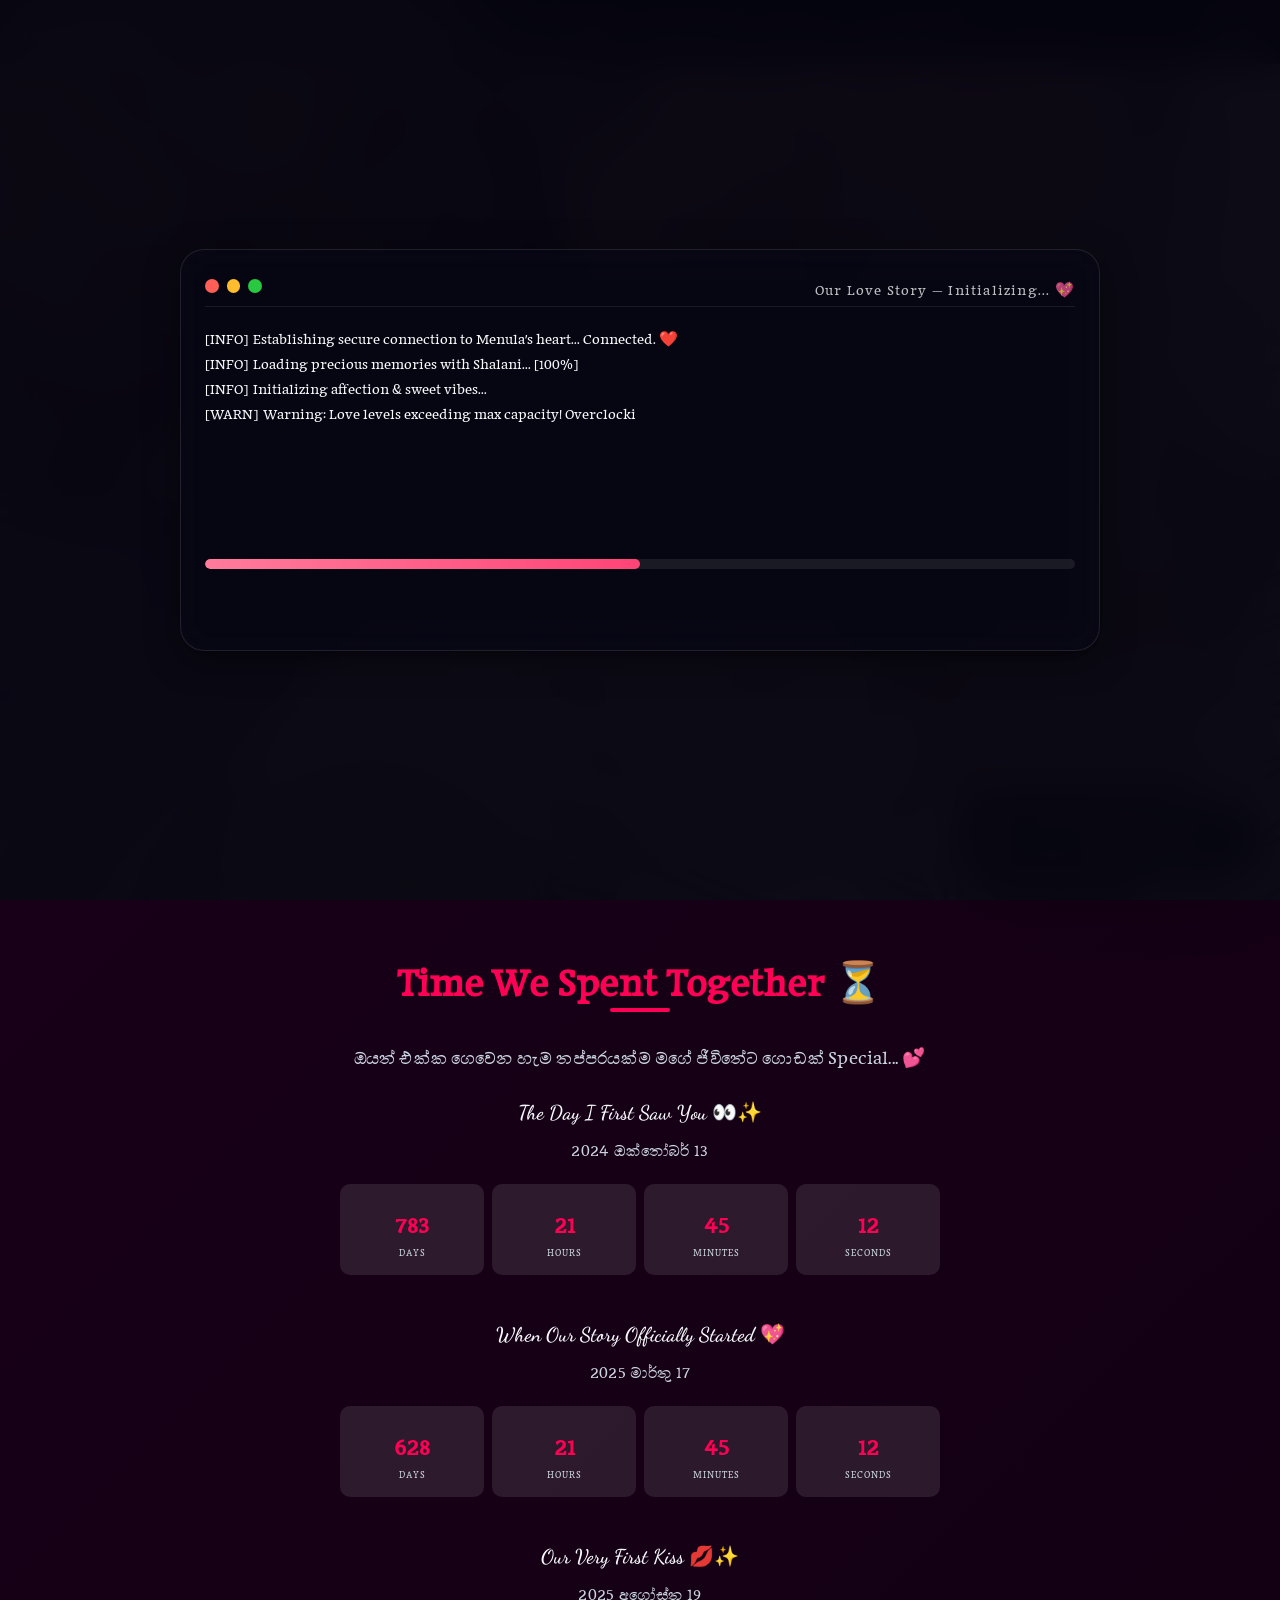
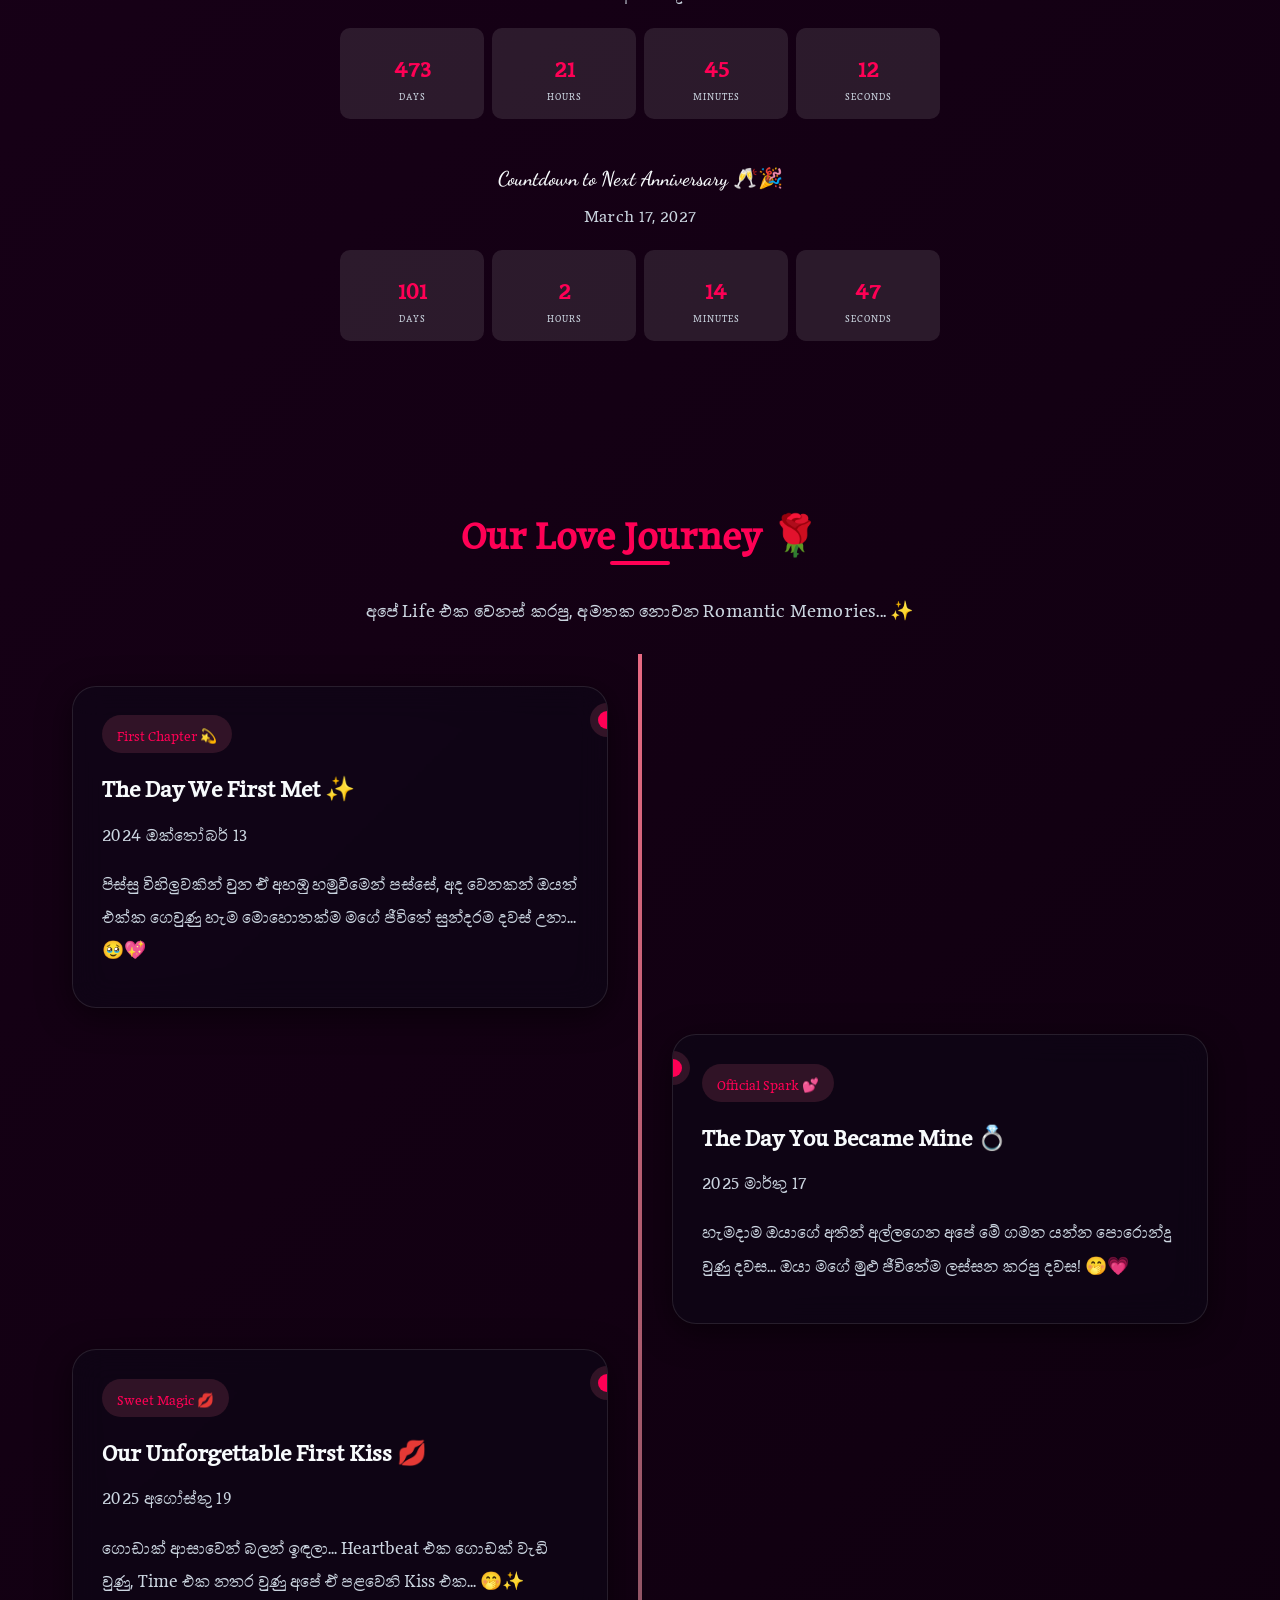
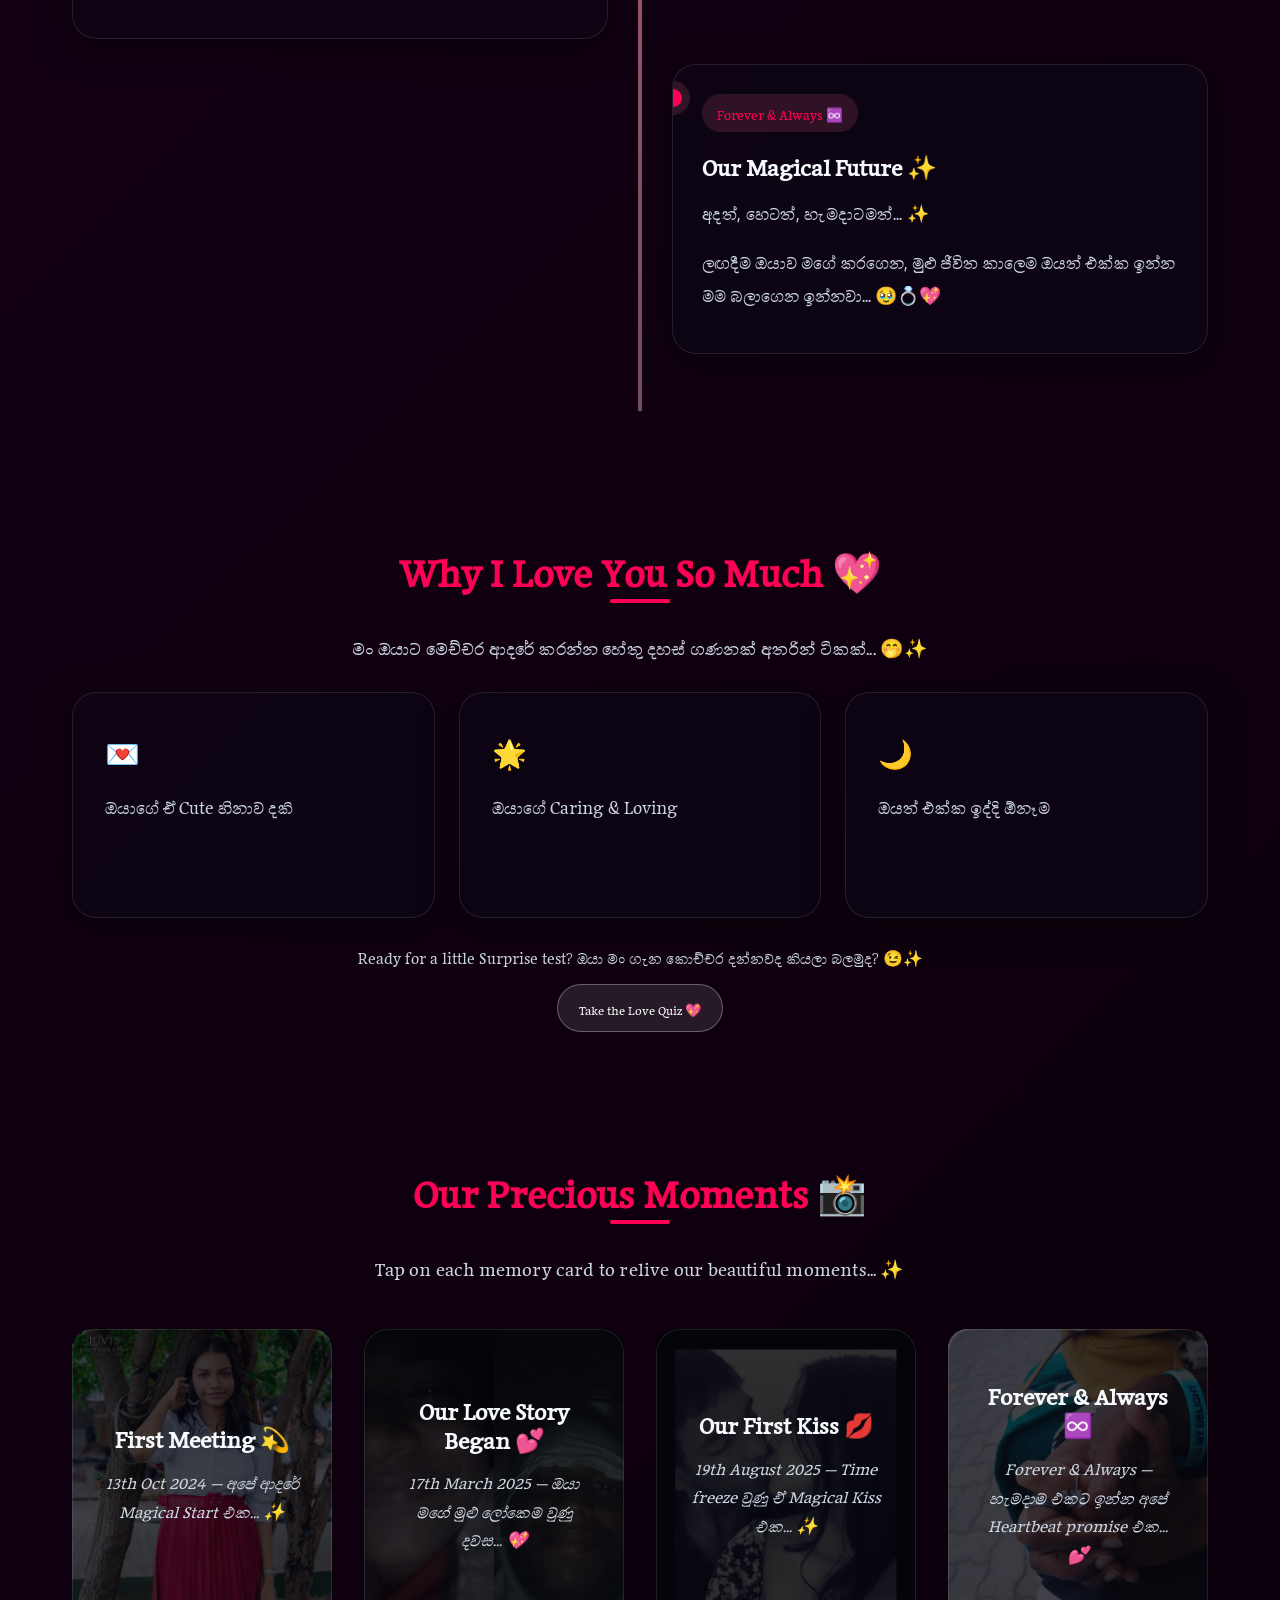
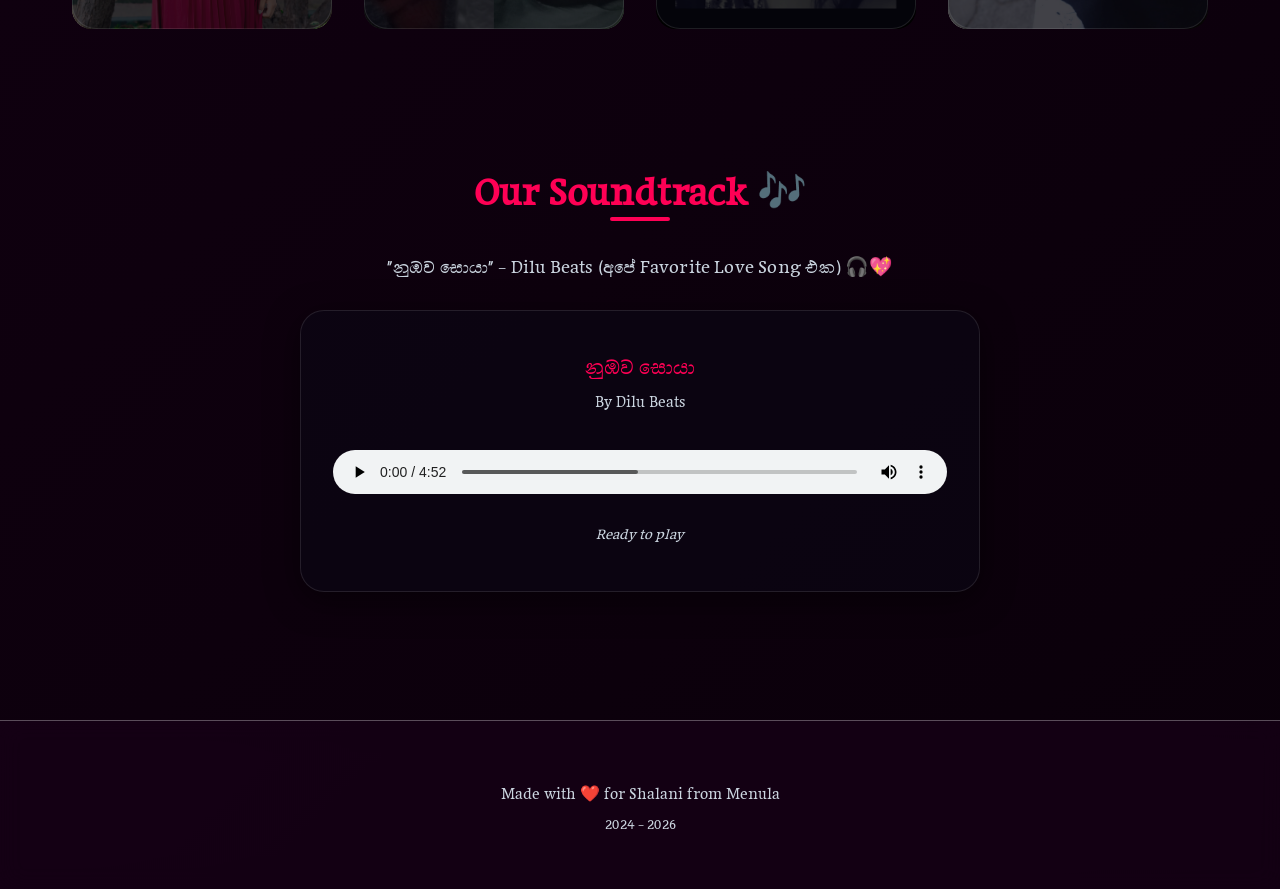
==== commit 87dc7357: "feat: add core assets, stylesheets, scripts, and layout updates" ====
--- a/index.html
+++ b/index.html
@@ -20,9 +20,16 @@
     <!-- Google Fonts -->
     <link rel="preconnect" href="https://fonts.googleapis.com">
     <link rel="preconnect" href="https://fonts.gstatic.com" crossorigin>
+    <link rel="preload" as="style"
+        href="https://fonts.googleapis.com/css2?family=Dancing+Script:wght@400;700&family=Poppins:wght@300;400;500;600;700&display=swap">
     <link
-        href="https://fonts.googleapis.com/css2?family=Dancing+Script:wght@400;700&family=Maname&family=Poppins:wght@300;400;500;600;700&display=swap"
-        rel="stylesheet">
+        href="https://fonts.googleapis.com/css2?family=Dancing+Script:wght@400;700&family=Poppins:wght@300;400;500;600;700&display=swap"
+        rel="stylesheet" media="print" onload="this.media='all'">
+    <noscript>
+        <link
+            href="https://fonts.googleapis.com/css2?family=Dancing+Script:wght@400;700&family=Poppins:wght@300;400;500;600;700&display=swap"
+            rel="stylesheet">
+    </noscript>
 
     <!-- Styles -->
     <link rel="stylesheet" href="assets/css/theme.css">
--- a/assets/css/style.css
+++ b/assets/css/style.css
@@ -19,11 +19,23 @@
     -moz-osx-font-smoothing: grayscale;
 }
 
+/* ==========================================
+ * Local Font Face Definitions
+ * ========================================== */
+@font-face {
+    font-family: 'Maname';
+    font-style: normal;
+    font-weight: 400;
+    font-display: swap;
+    src: local('Maname'),
+         url('../fonts/Maname-Regular.ttf') format('truetype');
+}
+
 :root {
     --nav-height: 64px;
     --font-emoji: 'Apple Color Emoji', 'Segoe UI Emoji', 'Segoe UI Symbol', 'Noto Color Emoji', 'Android Emoji', sans-serif;
     --font-sinhala-romantic: 'Maname', 'Noto Serif Sinhala', 'Iskoola Pota', 'FMAbhaya', serif;
-    --font-main: 'Poppins', -apple-system, BlinkMacSystemFont, 'Segoe UI', Roboto, 'Noto Sans Sinhala', 'Iskoola Pota', 'Helvetica Neue', Arial, var(--font-sinhala-romantic), var(--font-emoji), sans-serif;
+    --font-main: 'Poppins', var(--font-sinhala-romantic), -apple-system, BlinkMacSystemFont, 'Segoe UI', Roboto, 'Helvetica Neue', Arial, var(--font-emoji), sans-serif;
     --font-handwriting: 'Dancing Script', 'Caveat', 'Great Vibes', 'Brush Script MT', var(--font-sinhala-romantic), var(--font-emoji), cursive;
 }
 
@@ -89,8 +101,11 @@
     border: none;
     background: transparent;
     cursor: pointer;
-    width: 2.2rem;
-    height: 2.2rem;
+    width: 2.75rem;
+    height: 2.75rem;
+    min-width: 44px;
+    min-height: 44px;
+    padding: 0.5rem;
     position: relative;
     z-index: 25;
 }
@@ -137,7 +152,7 @@
 }
 
 .audio-player-container {
-    position: fixed;
+    position: relative;
     max-width: 680px;
     width: 100%;
     margin: 2rem auto;
@@ -825,7 +840,7 @@
 .log-container {
     min-height: 220px;
     max-height: 280px;
-    overflow-y: hidden;
+    overflow-y: auto;
     font-family: 'Courier New', Courier, monospace;
     font-size: 0.95rem;
     line-height: 1.65;
@@ -902,8 +917,8 @@
 
 .audio-control-widget {
     position: fixed;
-    bottom: 1.5rem;
-    right: 1.5rem;
+    bottom: calc(1.5rem + env(safe-area-inset-bottom, 0px));
+    right: calc(1.5rem + env(safe-area-inset-right, 0px));
     z-index: 50;
     display: grid;
     grid-template-columns: auto auto 1fr;
@@ -1051,11 +1066,13 @@
 }
 
 .typewriter-text {
-    font-family: var(--font-main);
+    font-family: var(--font-sinhala-romantic);
     min-height: 5.2rem;
     color: var(--text-light);
     line-height: 1.85;
     font-size: 1.15rem;
+    overflow-wrap: break-word;
+    word-break: break-word;
 }
 
 /* ==========================================
@@ -1073,14 +1090,20 @@
 .quiz-header p,
 .quiz-question,
 .timeline-date,
-.typewriter-text {
+.typewriter-text,
+.secret-subtitle,
+.secret-quote,
+.audio-title {
+    font-family: var(--font-sinhala-romantic);
     font-feature-settings: "kern" 1, "liga" 1;
     text-rendering: optimizeLegibility;
+    overflow-wrap: break-word;
+    word-break: break-word;
 }
 
 /* Enhancements for romantic Sinhala text containers */
 .hero-subtitle {
-    font-family: var(--font-main);
+    font-family: var(--font-sinhala-romantic);
     font-size: clamp(1.25rem, 3.5vw, 1.7rem);
     color: var(--text-light);
     margin-top: 1rem;
@@ -1088,6 +1111,7 @@
     line-height: 1.85;
     letter-spacing: 0.01em;
     text-shadow: 0 2px 14px rgba(255, 117, 143, 0.3);
+    overflow-wrap: break-word;
 }
 
 .section-subtitle {
@@ -1361,7 +1385,7 @@
 }
 
 .secret-quote {
-    font-family: var(--font-main);
+    font-family: var(--font-sinhala-romantic);
     font-size: 1.18rem;
     line-height: 1.85;
     color: #fff;
@@ -1369,6 +1393,8 @@
     letter-spacing: 0.01em;
     text-shadow: 0 1px 8px rgba(0, 0, 0, 0.5);
     margin-bottom: 1.25rem;
+    overflow-wrap: break-word;
+    word-break: break-word;
 }
 
 .secret-note-signature {
@@ -1528,9 +1554,11 @@
     }
 
     .control-btn {
-        width: 2rem;
-        height: 2rem;
-        font-size: 0.88rem;
+        width: 2.35rem;
+        height: 2.35rem;
+        min-width: 38px;
+        min-height: 38px;
+        font-size: 0.95rem;
         flex-shrink: 0;
     }
 
@@ -1559,6 +1587,35 @@
     .quiz-panel {
         padding: 1.8rem 1.2rem;
         border-radius: 24px;
+    }
+}
+
+/* Small mobile devices (<= 480px) */
+@media (max-width: 480px) {
+    .terminal-window {
+        width: min(920px, calc(100vw - 1.25rem));
+        padding: 1.25rem 0.9rem;
+    }
+
+    .terminal-header {
+        gap: 0.5rem;
+        padding-bottom: 0.4rem;
+    }
+
+    .terminal-title {
+        font-size: clamp(0.75rem, 3.2vw, 0.9rem);
+    }
+
+    .log-container {
+        font-size: clamp(0.8rem, 3.2vw, 0.92rem);
+        min-height: 180px;
+        max-height: 240px;
+        overflow-y: auto;
+    }
+
+    .enter-button {
+        padding: 0.85rem 1.25rem;
+        font-size: 0.9rem;
     }
 }
 
